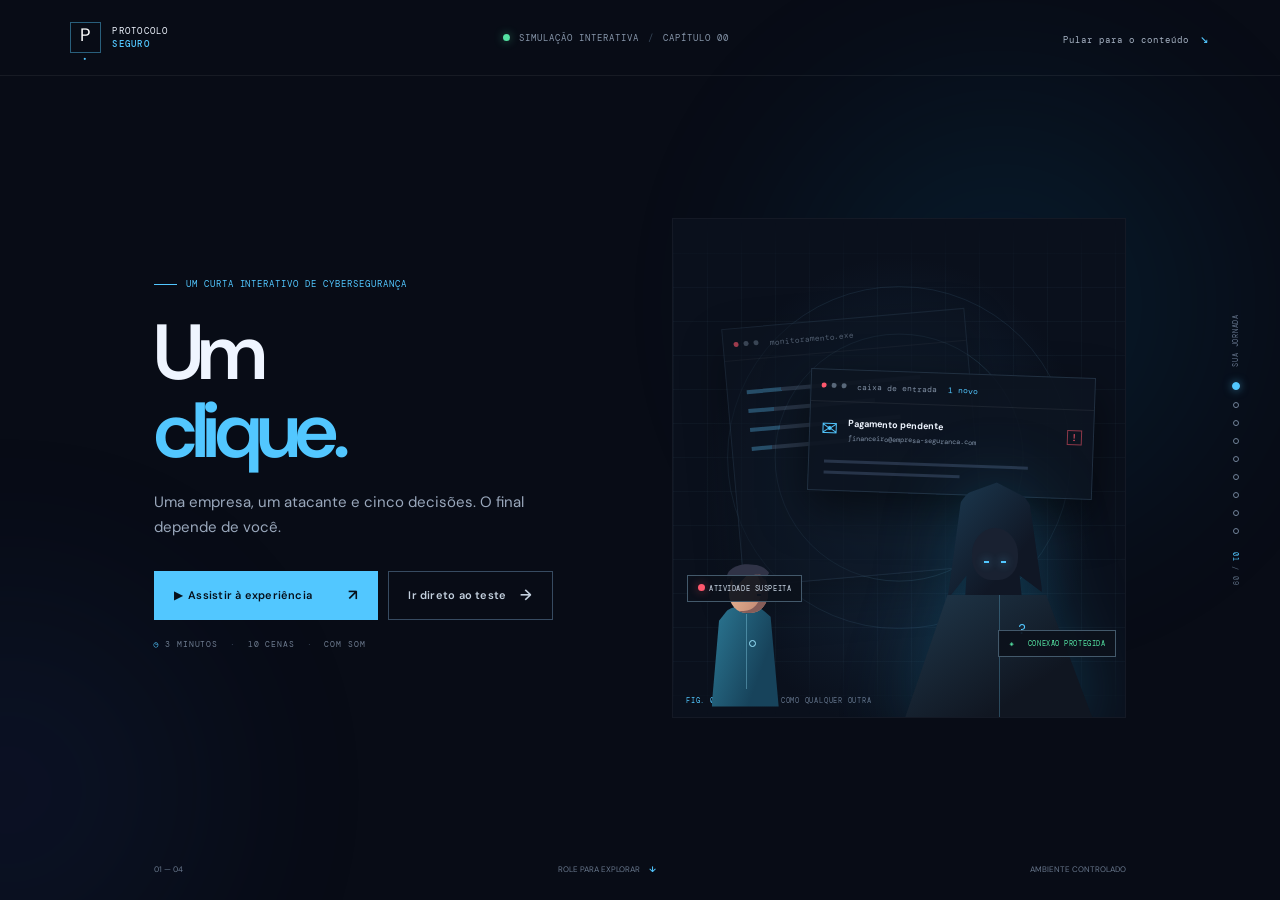
==== index.html @ e52951cc "Protocolo Seguro: simulação e curta interativo de cybersegurança Co-Authored-By: Claude Opus 5.5 <no" ====
<!doctype html>
<html lang="pt-BR">
<head>
  <meta charset="utf-8">
  <meta name="viewport" content="width=device-width, initial-scale=1">
  <meta name="theme-color" content="#080c16">
  <meta name="description" content="Uma simulação interativa de segurança digital. Você consegue escapar do golpe?">
  <title>Um Clique — Protocolo Seguro</title>
  <link rel="preconnect" href="https://fonts.googleapis.com">
  <link rel="preconnect" href="https://fonts.gstatic.com" crossorigin>
  <link href="https://fonts.googleapis.com/css2?family=DM+Mono:wght@400;500&family=DM+Sans:wght@400;500;600;700;800&display=swap" rel="stylesheet">
  <link rel="stylesheet" href="styles.css">
  <link rel="stylesheet" href="characters.css">
  <link rel="stylesheet" href="film.css">
  <script src="script.js" defer></script>
  <script src="film.js" defer></script>
</head>
<body>
  <div class="ambient ambient-one"></div><div class="ambient ambient-two"></div>
  <header class="topbar">
    <a class="brand" href="#inicio" aria-label="Protocolo Seguro, início"><span class="brand-mark">P<span>·</span></span><span>PROTOCOLO<br><b>SEGURO</b></span></a>
    <div class="top-status"><span class="status-dot"></span> SIMULAÇÃO INTERATIVA <span class="status-divider">/</span> <span id="header-step">CAPÍTULO 00</span></div>
    <a class="skip-link" href="#conteudo">Pular para o conteúdo <span>↘</span></a>
  </header>
  <main id="conteudo">
    <section class="screen hero active" id="inicio" data-screen="0">
      <div class="hero-copy">
        <p class="eyebrow"><span class="eyebrow-line"></span> UM CURTA INTERATIVO DE CYBERSEGURANÇA</p>
        <h1>Um<br><span>clique.</span></h1>
        <p class="hero-desc">Uma empresa, um atacante e cinco decisões. O final depende de você.</p>
        <div class="hero-actions"><button class="primary-button" type="button" data-film>▶&nbsp; Assistir à experiência <span>↗</span></button><button class="secondary-button" type="button" data-go="1">Ir direto ao teste <span>→</span></button></div>
        <p class="microcopy"><span>◷</span> 3 MINUTOS <i>·</i> 10 CENAS <i>·</i> COM SOM</p>
      </div>
      <div class="hero-art" aria-label="Ilustração de uma estação de trabalho em alerta">
        <div class="art-grid"></div><div class="art-orbit orbit-a"></div><div class="art-orbit orbit-b"></div>
        <div class="window-card back-window"><div class="window-head"><i></i><i></i><i></i><span>monitoramento.exe</span></div><div class="monitor-lines"><b></b><b></b><b></b><b></b></div></div>
        <div class="window-card mail-window"><div class="window-head"><i></i><i></i><i></i><span>caixa de entrada <em>1 novo</em></span></div><div class="mail-alert"><span class="mail-icon">✉</span><div><b>Pagamento pendente</b><small>financeiro@empresa-seguranca.com</small></div><span class="alert-mark">!</span></div><div class="mail-skeleton"></div><div class="mail-skeleton short"></div></div>
        <div class="employee" aria-label="Funcionária trabalhando na estação"><div class="employee-head"><span class="employee-hair"></span><span class="employee-eye"></span></div><div class="employee-body"><span></span></div></div>
        <div class="figure"><div class="figure-head"><div class="figure-hair"></div><div class="figure-face"><span class="eye"></span><span class="eye"></span></div><div class="figure-hood"></div></div><div class="figure-body"><span class="figure-seam"></span><span class="figure-badge">?</span></div></div>
        <div class="float-tag tag-threat"><span class="status-dot red"></span> ATIVIDADE SUSPEITA</div><div class="float-tag tag-encrypted">◈ &nbsp; CONEXÃO PROTEGIDA</div>
        <div class="art-caption"><span>FIG. 01</span> UMA MANHÃ COMO QUALQUER OUTRA</div>
      </div>
      <div class="hero-bottom"><span>01 — 04</span><span>ROLE PARA EXPLORAR <b>↓</b></span><span>AMBIENTE CONTROLADO</span></div>
    </section>

    <section class="screen intro" data-screen="1">
      <div class="chapter-label"><span>CAPÍTULO 01</span><span>O PONTO DE ENTRADA</span></div>
      <div class="intro-content"><div class="intro-copy"><p class="eyebrow">ELE NÃO PRECISA INVADIR</p><h2>“Só preciso convencer alguém a <span>abrir a porta.</span>”</h2><p>A maioria dos golpes não começa com um computador sendo invadido. Começa com uma mensagem que parece confiável, uma senha reaproveitada, um pedido urgente.</p><p>Conheça PHISH. Ele é bom em parecer alguém que não é.</p><button class="text-button" data-go="2">Ver primeira tentativa <span>→</span></button></div><div class="villain-card"><div class="villain-scan"></div><div class="villain-avatar"><div class="avatar-hood"><div class="avatar-face"><span></span><span></span><b></b></div></div><span class="avatar-glitch">PH</span></div><div class="villain-meta"><span>AMEAÇA IDENTIFICADA / 001</span><h3>PHISH</h3><p>ESPECIALISTA EM ENGANAR PESSOAS</p></div><div class="villain-stamp">NÃO<br>CONFIÁVEL</div></div></div>
      <div class="chapter-foot"><span>AMEAÇA 01 / PHISHING</span><span>SEU JULGAMENTO CONTA <b>↗</b></span></div>
    </section>

    <section class="screen decision" data-screen="2">
      <div class="chapter-label"><span>CAPÍTULO 02</span><span>AMEAÇA 01 / PHISHING</span></div>
      <div class="decision-layout"><div class="decision-copy"><p class="eyebrow"><span class="pulse-dot"></span> NOVA MENSAGEM RECEBIDA</p><h2>Uma mensagem.<br>Um pouco de <span>pressa.</span></h2><p>Você recebe este e-mail enquanto termina uma tarefa importante. O que faz?</p><div class="hint">DICA DE PHISH <span>→</span> Desconfie de urgência e confira o endereço completo do remetente.</div></div>
        <div class="email-card"><div class="email-top"><span>CAIXA DE ENTRADA <i>●</i></span><span>AGORA · 09:41</span></div><div class="email-from"><div class="sender-avatar">F</div><div><b>Financeiro · Empresa</b><small>financeiro@empresa-seguranca.com</small></div><span class="mail-three">•••</span></div><div class="email-subject"><small>ASSUNTO</small><h3>⚠ Pagamento pendente — ação necessária</h3></div><div class="email-body"><p>Olá, identificamos uma inconsistência em seu cadastro. Para evitar a suspensão do acesso, regularize seus dados imediatamente.</p><button class="fake-link" tabindex="-1">REGULARIZAR AGORA &nbsp; ↗</button><small>Esta mensagem foi enviada automaticamente. Não responda a este e-mail.</small></div><div class="email-options"><p>O QUE VOCÊ FARIA?</p><button class="choice" data-correct="false"><span class="choice-key">A</span><span>Clicaria no link para resolver logo</span><span class="choice-arrow">↗</span></button><button class="choice" data-correct="true"><span class="choice-key">B</span><span>Verificaria o remetente por outro canal</span><span class="choice-arrow">↗</span></button><button class="choice" data-correct="true"><span class="choice-key">C</span><span>Acessaria o sistema oficial diretamente</span><span class="choice-arrow">↗</span></button><div class="feedback" aria-live="polite"></div></div></div></div>
      <div class="chapter-foot"><span>02 / 04 <span class="progress"><i></i></span></span><span>ESCOLHA COM CALMA</span></div>
    </section>

    <section class="screen password" data-screen="3">
      <div class="chapter-label"><span>CAPÍTULO 03</span><span>AMEAÇA 02 / SENHAS</span></div>
      <div class="password-layout"><div class="password-copy"><p class="eyebrow">UMA SENHA, VÁRIAS PORTAS</p><h2>Um vazamento pequeno.<br>Um problema <span>grande.</span></h2><p>PHISH tenta a senha exposta em outros lugares. Uma senha repetida pode conectar o e-mail, a VPN e os sistemas internos.</p><div class="credential-flow"><div class="flow-node breached"><span>!</span><div><b>SENHA VAZADA</b><small>um serviço foi comprometido</small></div></div><div class="flow-line"></div><div class="flow-node"><span>01</span><div><b>E-MAIL</b><small>acesso em risco</small></div></div><div class="flow-line"></div><div class="flow-node"><span>02</span><div><b>VPN / SISTEMA INTERNO</b><small>acesso em risco</small></div></div><div class="flow-line"></div><div class="flow-node blocked-node"><span>✓</span><div><b>ACESSO BLOQUEADO</b><small>senha única + MFA</small></div></div></div></div><div class="quiz-card"><span class="quiz-count">DECISÃO 02 <i>·</i> ESCOLHA UMA</span><h3>Qual prática protege melhor suas contas?</h3><div class="answers"><button class="answer" data-correct="false"><span>01</span> Usar a mesma senha em todos os sistemas <b>×</b></button><button class="answer" data-correct="false"><span>02</span> Anotar a senha em um papel <b>×</b></button><button class="answer" data-correct="true"><span>03</span> Usar senhas únicas com um gerenciador <b>↗</b></button><button class="answer" data-correct="false"><span>04</span> Compartilhar a senha com colegas <b>×</b></button></div><div class="feedback" aria-live="polite"></div><button class="text-button next-hidden" data-go="4">Continuar <span>→</span></button></div></div>
      <div class="chapter-foot"><span>CAMADA 01 <b class="green-text">●</b> SENHAS ÚNICAS</span><span>CAMADA 02 <b class="green-text">●</b> MFA</span></div>
    </section>

    <section class="screen social" data-screen="4">
      <div class="chapter-label"><span>CAPÍTULO 04</span><span>AMEAÇA 03 / ENGENHARIA SOCIAL</span></div>
      <div class="social-layout"><div class="social-copy"><p class="eyebrow">OUTRO CANAL. MESMA PRESSÃO.</p><h2>Quando a urgência<br>vem de alguém que <span>manda.</span></h2><p>Uma mensagem chega no chat de trabalho. A foto e o nome parecem certos, mas contas podem ser falsificadas ou comprometidas.</p><div class="pressure-tags"><span>01 / AUTORIDADE</span><span>02 / URGÊNCIA</span><span>03 / PRESSÃO</span></div></div><div class="chat-card"><div class="chat-top"><div class="chat-avatar">D</div><div><b>Diretor</b><small><i></i> disponível</small></div><span class="chat-more">•••</span></div><div class="chat-date">HOJE, 10:16</div><div class="bubble incoming">Oi! Estou entrando numa reunião agora. Preciso que você compre alguns cartões-presente para um cliente. Consegue fazer rápido?</div><div class="bubble incoming">É urgente — depois te explico. Me manda os códigos por aqui, por favor.</div><div class="chat-time">10:17 ✓✓</div><div class="chat-question">O QUE VOCÊ FAZ?</div><div class="chat-choices"><button class="chat-choice" data-correct="false"><span>A</span>Faço imediatamente para ajudar.</button><button class="chat-choice" data-correct="true"><span>B</span>Confirmo por uma ligação ou canal conhecido.</button><button class="chat-choice" data-correct="false"><span>C</span>Envio os códigos na conversa.</button></div><div class="feedback" aria-live="polite"></div></div></div>
      <div class="chapter-foot"><span>REGRA DE OURO</span><span>CONFIRME POR OUTRO CANAL <b>↗</b></span></div>
    </section>

    <section class="screen ransomware" data-screen="5">
      <div class="chapter-label"><span>CAPÍTULO 05</span><span>AMEAÇA 04 / RANSOMWARE</span></div>
      <div class="ransom-layout"><div class="ransom-copy"><p class="eyebrow"><span class="pulse-dot red"></span> ANEXO SUSPEITO DETECTADO</p><h2>O arquivo que<br>não devia <span>abrir.</span></h2><p>Uma nota fiscal chega como arquivo executável. Parece rotineiro. Por dentro, começa a criptografar os dados.</p><div class="file-card"><span class="file-icon">EXE</span><span><b>NOTA_FISCAL_2026.exe</b><small>Arquivo executável · 2,4 MB</small></span><span class="file-danger">!</span></div><button class="primary-button danger-button" id="open-file">Abrir arquivo <span>↗</span></button><div class="safe-choice"><button class="text-button" id="report-file">Reportar arquivo suspeito <span>→</span></button></div></div><div class="ransom-monitor"><div class="monitor-top"><span><i></i> PROTEÇÃO DE ENDPOINT</span><span>● AO VIVO</span></div><div class="monitor-screen"><div class="monitor-lock">⌑</div><p class="encrypt-label">STATUS DA REDE <span id="encrypt-status">MONITORANDO</span></p><div class="encrypt-track"><i id="encrypt-bar"></i></div><div class="encrypt-files"><span>DOCUMENTOS</span><span>FOTOS</span><span>CONTRATOS</span><span>BASE DE DADOS</span></div><div class="encrypt-message" id="encrypt-message">Nenhuma ameaça ativa detectada.</div><div class="monitor-foot"><span>EDR / ENDPOINT-04</span><span id="encrypt-percent">SISTEMA ÍNTEGRO</span></div></div><div class="monitor-base"></div><p class="feedback monitor-feedback" id="ransom-feedback" aria-live="polite"></p></div></div>
      <div class="chapter-foot"><span>CAMADAS DE DEFESA</span><span>ATUALIZAÇÕES · BACKUPS · EDR · MENOR PRIVILÉGIO</span></div>
    </section>

    <section class="screen reveal" data-screen="6">
      <div class="chapter-label"><span>RECAPITULAÇÃO</span><span>A VIRADA</span></div><div class="reveal-content"><p class="eyebrow">PERCEBEU ALGUMA COISA?</p><h2>PHISH não começou<br>invadindo <span>servidores.</span></h2><p>Ele tentou entrar através de um e-mail, uma senha, uma conversa e um arquivo.</p><div class="entry-list"><span>✉ &nbsp; E-MAIL</span><span>⌑ &nbsp; SENHA</span><span>▣ &nbsp; CONVERSA</span><span>▧ &nbsp; ARQUIVO</span></div><div class="reveal-statement">CYBERSEGURANÇA<br><span>É COMPORTAMENTO.</span></div></div><div class="layer-visual"><div class="layer-ring ring-1"></div><div class="layer-ring ring-2"></div><div class="layer-ring ring-3"></div><div class="layer-core">VOCÊ<br><b>●</b></div><span class="layer-tag t1">MFA / ATIVO</span><span class="layer-tag t2">BACKUP / OK</span><span class="layer-tag t3">EDR / ONLINE</span><span class="layer-tag t4">SENHA ÚNICA / OK</span><div class="blocked-stamp">ATAQUE<br>BLOQUEADO</div></div><div class="chapter-foot"><span>DEFESA EM CAMADAS</span><span>O HÁBITO CERTO MUDA O FINAL <b>↗</b></span></div>
    </section>

    <section class="screen final-quiz" data-screen="7">
      <div class="chapter-label"><span>DESAFIO FINAL</span><span>TESTE SEU NÍVEL DE SEGURANÇA</span></div><div class="final-layout"><div class="final-copy"><p class="eyebrow">05 DECISÕES RÁPIDAS</p><h2>Seu radar de golpes<br>está <span>calibrado?</span></h2><p>Responda cinco situações do dia a dia para descobrir como está sua atenção digital.</p><div class="quiz-progress"><span id="quiz-index">PERGUNTA 01 / 05</span><div><i id="quiz-progress-bar"></i></div></div></div><div class="final-question-card"><div class="question-top"><span>SIMULAÇÃO / <b id="question-topic">PHISHING</b></span><span id="question-counter">01—05</span></div><h3 id="question-text">Você recebe um e-mail pedindo que informe sua senha para evitar o bloqueio da conta. O que faz?</h3><div id="final-answers" class="final-answers"></div><div class="feedback" id="final-feedback" aria-live="polite"></div><div class="result-panel" id="result-panel" hidden></div></div></div><div class="chapter-foot"><span>SEU PROGRESSO FICA NESTA PÁGINA</span><span>APRENDER É A MELHOR DEFESA</span></div>
    </section>

    <section class="screen ending" data-screen="8">
      <div class="ending-content"><div class="ending-villain"><div class="mini-hood"><div class="mini-face"><span></span><span></span></div></div><span>PHISH / CONEXÃO PERDIDA</span></div><p class="eyebrow">SIMULAÇÃO CONCLUÍDA</p><h2>“Você aprendeu<br><span>rápido demais...</span>”</h2><div class="ending-rule"></div><p class="ending-warning">O PRÓXIMO ATAQUE PODE COMEÇAR AMANHÃ.</p><p class="ending-sub">Agora você sabe o que observar. Compartilhe esse conhecimento com sua equipe.</p><div class="ending-actions"><button class="primary-button" id="restart">Fazer o teste novamente <span>↻</span></button><button class="secondary-button" type="button" data-film>Assistir ao curta “Um Clique” <span>▶</span></button><a class="secondary-button" href="mailto:?subject=Vamos%20fortalecer%20a%20seguran%C3%A7a%20digital&body=Que%20tal%20conversarmos%20sobre%20como%20proteger%20nossa%20empresa%3F">Quero proteger minha empresa <span>↗</span></a></div><p class="end-note">PROTOCOLO SEGURO <i>·</i> CONHECIMENTO É SUA PRIMEIRA LINHA DE DEFESA.</p></div><div class="end-graphic"><div class="end-ring er-one"></div><div class="end-ring er-two"></div><span class="end-cross">+</span><span class="end-scan">SINAL ENCERRADO <b>✓</b></span></div>
    </section>
  </main>
  <nav class="side-nav" aria-label="Navegação da simulação"><span class="nav-label">SUA JORNADA</span><button data-go="0" aria-label="Início" class="nav-dot selected"></button><button data-go="1" aria-label="Introdução" class="nav-dot"></button><button data-go="2" aria-label="Phishing" class="nav-dot"></button><button data-go="3" aria-label="Senhas" class="nav-dot"></button><button data-go="4" aria-label="Engenharia social" class="nav-dot"></button><button data-go="5" aria-label="Ransomware" class="nav-dot"></button><button data-go="6" aria-label="Recapitulação" class="nav-dot"></button><button data-go="7" aria-label="Quiz final" class="nav-dot"></button><button data-go="8" aria-label="Final" class="nav-dot"></button><span class="nav-count"><b id="nav-current">01</b> / 09</span></nav>
  <div class="toast" id="toast" role="status" aria-live="polite"></div>
  <div class="film" id="film" role="dialog" aria-modal="true" aria-label="Um Clique — curta interativo" hidden>
    <canvas class="film-canvas" id="film-canvas" aria-hidden="true"></canvas>
    <div class="film-stage" id="film-stage"></div>
    <div class="film-grain" aria-hidden="true"></div>
    <div class="film-vignette" aria-hidden="true"></div>
    <div class="film-flash" id="film-flash" aria-hidden="true"></div>
    <div class="film-subtitle" id="film-subtitle" aria-live="polite"><span class="film-speaker"></span><p></p></div>
    <div class="film-choice" id="film-choice" hidden></div>
    <div class="film-bar film-bar-top" aria-hidden="true"></div>
    <div class="film-bar film-bar-bottom" aria-hidden="true"></div>
    <div class="film-top">
      <div class="film-slate" id="film-slate"><span id="film-scene-no">CENA 01</span><b id="film-scene-name">A CIDADE</b></div>
      <div class="film-score" id="film-score">CYBER SCORE <b>0</b></div>
      <div class="film-controls">
        <button type="button" class="film-btn" id="film-pause" aria-label="Pausar">❚❚<span> PAUSAR</span></button>
        <button type="button" class="film-btn" id="film-sound" aria-pressed="true" aria-label="Som">♪<span> SOM</span></button>
        <button type="button" class="film-btn" id="film-voice" aria-pressed="true" aria-label="Narração por voz">◉<span> VOZ</span></button>
        <button type="button" class="film-btn" id="film-skip">PULAR<span> CENA</span> →</button>
        <button type="button" class="film-btn" id="film-close" aria-label="Fechar o curta">✕</button>
      </div>
    </div>
    <div class="film-bottom"><span class="film-brand">UM CLIQUE <b>·</b> PROTOCOLO SEGURO</span><div class="film-progress"><i id="film-progress-bar"></i></div><span class="film-count" id="film-scene-count">01 / 10</span></div>
    <div class="film-paused" aria-hidden="true">PAUSADO</div>
  </div>
</body>
</html>
---- styles.css ----
:root{--bg:#080c16;--panel:#0e1421;--panel2:#111a2a;--line:#202b3a;--muted:#8a96a9;--white:#eff5ff;--blue:#52c7ff;--blue2:#a2e5ff;--red:#ff586d;--green:#54e2a2;--mono:'DM Mono',monospace;--sans:'DM Sans',sans-serif}*{box-sizing:border-box}html{scroll-behavior:smooth;background:var(--bg)}body{margin:0;background:var(--bg);color:var(--white);font-family:var(--sans);min-height:100vh;overflow-x:hidden}.ambient{position:fixed;border-radius:50%;filter:blur(100px);opacity:.1;pointer-events:none;z-index:0}.ambient-one{width:430px;height:430px;right:5vw;top:10vh;background:#058ad0}.ambient-two{width:400px;height:400px;left:-15vw;bottom:-10vh;background:#2b49a4}.topbar{height:76px;padding:0 5.5vw;position:absolute;inset:0 0 auto;z-index:10;display:flex;align-items:center;justify-content:space-between;border-bottom:1px solid #ffffff10}.brand{display:flex;align-items:center;gap:11px;color:var(--white);font:9px/1.35 var(--mono);letter-spacing:.14em;text-decoration:none}.brand b{color:var(--blue);font-weight:500}.brand-mark{width:31px;height:31px;display:grid;place-items:center;border:1px solid #55caff70;font:18px var(--sans);color:#fff;position:relative}.brand-mark span{color:var(--blue)}.top-status,.skip-link{font:9px var(--mono);letter-spacing:.11em;color:#8796aa}.top-status{display:flex;align-items:center;gap:9px}.status-dot,.pulse-dot{display:inline-block;width:7px;height:7px;border-radius:50%;background:var(--green);box-shadow:0 0 10px #54e2a277}.status-divider{color:#37475a}.skip-link{color:#a8b4c5;text-decoration:none}.skip-link span{color:var(--blue);font-size:14px;margin-left:5px}.screen{min-height:100vh;position:relative;padding:116px 12vw 85px 12vw;display:none;overflow:hidden}.screen.active{display:flex;animation:screenIn .55s ease both}.screen.active.hero{display:grid}@keyframes screenIn{from{opacity:0;transform:translateY(9px)}to{opacity:1;transform:none}}.hero{grid-template-columns:1fr 1fr;align-items:center;gap:5vw;padding-top:120px}.hero-copy{position:relative;z-index:2}.eyebrow,.chapter-label,.chapter-foot,.microcopy,.art-caption,.email-top,.email-subject small,.email-body>small,.email-options>p,.quiz-count,.flow-node small,.flow-node b,.pressure-tags,.chat-date,.chat-question,.chat-time,.monitor-top,.encrypt-label,.monitor-foot,.credential-flow,.question-top,.quiz-progress>span,.nav-label,.nav-count,.end-note,.ending-villain>span{font:9px var(--mono);letter-spacing:.11em}.eyebrow{color:var(--blue);display:flex;align-items:center;gap:9px}.eyebrow-line{height:1px;width:23px;background:var(--blue)}h1,h2,h3,p{margin-top:0}h1{font-size:clamp(49px,6.1vw,86px);line-height:.99;letter-spacing:-.065em;font-weight:600;margin:24px 0 21px}h1>span,h2>span{color:var(--blue)}.hero-desc{max-width:410px;color:#9aa8bc;font-size:15px;line-height:1.7;margin-bottom:30px}.primary-button,.secondary-button{height:49px;padding:0 19px;display:inline-flex;align-items:center;justify-content:space-between;gap:36px;border:1px solid var(--blue);background:var(--blue);color:#06101b;text-decoration:none;font:600 11px var(--sans);letter-spacing:.02em;cursor:pointer;transition:transform .2s,background .2s}.primary-button:hover,.secondary-button:hover{transform:translateY(-2px);background:#8ddeff}.primary-button span,.secondary-button span{font-size:15px}.microcopy{color:#6e7c90;margin-top:19px;font-size:8px}.microcopy span{color:var(--blue)}.microcopy i,.end-note i{font-style:normal;color:#46566b;margin:0 6px}.hero-art{height:min(59vh,500px);min-height:370px;position:relative;border:1px solid #ffffff0a;background:radial-gradient(ellipse at 50% 55%,#162a40 0%,#0a101c 61%);overflow:hidden}.art-grid{position:absolute;inset:0;background-image:linear-gradient(#8acbe90a 1px,transparent 1px),linear-gradient(90deg,#8acbe90a 1px,transparent 1px);background-size:34px 34px;mask-image:linear-gradient(transparent,#000 15%,#000 87%,transparent)}.art-orbit{position:absolute;left:50%;top:48%;border:1px solid #7bcaef18;border-radius:50%;transform:translate(-50%,-50%)}.orbit-a{width:76%;aspect-ratio:1}.orbit-b{width:55%;aspect-ratio:1;border-color:#7bcaef27}.window-card{position:absolute;background:#0d1420e8;border:1px solid #4561795e;box-shadow:0 18px 45px #0008}.window-head{height:32px;padding:0 10px;display:flex;align-items:center;gap:5px;border-bottom:1px solid #fff1;color:#8291a5;font:8px var(--mono)}.window-head i{width:5px;height:5px;border-radius:50%;background:#59687a}.window-head i:first-child{background:var(--red)}.window-head span{margin-left:6px}.window-head em{margin-left:6px;color:var(--blue);font-style:normal}.back-window{width:54%;height:52%;top:20%;left:13%;transform:rotate(-5deg);opacity:.6}.monitor-lines{padding:30px 19px;display:grid;gap:15px}.monitor-lines b{height:4px;width:85%;background:linear-gradient(90deg,#5fc7ff88 20%,#39475b 20%)}.monitor-lines b:nth-child(2){width:62%}.monitor-lines b:nth-child(3){width:74%}.monitor-lines b:nth-child(4){width:50%}.mail-window{width:63%;right:7%;top:31%;z-index:2;transform:rotate(2deg)}.mail-alert{display:flex;align-items:center;gap:10px;padding:14px 11px 10px}.mail-icon{font-size:20px;color:var(--blue)}.mail-alert b,.mail-alert small{display:block}.mail-alert b{font-size:9px}.mail-alert small{font:7px var(--mono);color:#8292a7;margin-top:4px}.alert-mark{margin-left:auto;border:1px solid #ff586d88;color:var(--red);width:15px;height:15px;text-align:center;font:10px var(--mono)}.mail-skeleton{height:3px;background:#273449;margin:8px 15px;width:72%}.mail-skeleton.short{width:48%;margin-bottom:16px}.figure{position:absolute;right:7%;bottom:-1%;width:42%;height:48%;z-index:3;filter:drop-shadow(0 3px 35px #187da354)}.figure-head{position:absolute;width:50%;height:59%;left:23%;top:0}.figure-hood{position:absolute;inset:0;border-radius:49% 49% 26% 26%;background:linear-gradient(130deg,#1c3a51,#101725 62%);clip-path:polygon(15% 9%,52% 0,86% 12%,100% 78%,76% 66%,81% 100%,17% 100%,20% 66%,0 83%)}.figure-face{position:absolute;z-index:1;left:26%;top:32%;width:48%;height:37%;background:#192131;border-radius:50% 50% 42% 42%;display:flex;justify-content:space-evenly;padding-top:35%}.figure-face .eye{width:5px;height:2px;background:var(--blue);box-shadow:0 0 8px var(--blue)}.figure-body{position:absolute;inset:47% 0 0;background:linear-gradient(145deg,#20384b,#101621 70%);clip-path:polygon(23% 0,75% 0,100% 100%,0 100%)}.figure-seam{position:absolute;left:50%;height:100%;width:1px;background:#75d5ff44}.figure-badge{position:absolute;left:60%;top:20%;color:var(--blue);font:14px var(--mono)}.float-tag{position:absolute;z-index:4;padding:8px 10px;border:1px solid #43596b;background:#0b111be8;font:7px var(--mono);letter-spacing:.08em;color:#cbd8e7}.tag-threat{left:3%;bottom:23%}.red{background:var(--red);box-shadow:0 0 10px #ff586d77}.tag-encrypted{right:2%;bottom:12%;color:var(--green)}.art-caption{position:absolute;left:13px;bottom:12px;color:#63748b;font-size:7px}.art-caption span{color:var(--blue);margin-right:9px}.hero-bottom,.chapter-foot{position:absolute;bottom:26px;left:12vw;right:12vw;display:flex;justify-content:space-between;color:#68778c;font-size:8px}.hero-bottom b,.chapter-foot b{color:var(--blue);margin-left:7px}.chapter-label{position:absolute;left:12vw;right:12vw;top:104px;display:flex;justify-content:space-between;color:#8491a4;font-size:8px}.chapter-label span:first-child{color:var(--blue)}.chapter-foot{border-top:1px solid #ffffff14;padding-top:13px;bottom:24px}.intro-content,.decision-layout,.password-layout,.social-layout,.ransom-layout,.final-layout{width:min(100%,1050px);margin:auto;display:grid;align-items:center;gap:8vw}.intro-content{grid-template-columns:1fr .85fr}.intro-copy h2,.decision-copy h2,.password-copy h2,.social-copy h2,.ransom-copy h2,.final-copy h2,.reveal-content h2,.ending-content h2{font-size:clamp(35px,4.5vw,61px);letter-spacing:-.055em;line-height:1.07;font-weight:500;margin:18px 0}.intro-copy>p:not(.eyebrow),.decision-copy>p:not(.eyebrow),.password-copy>p:not(.eyebrow),.social-copy>p:not(.eyebrow),.ransom-copy>p:not(.eyebrow),.final-copy>p:not(.eyebrow){max-width:450px;color:#99a8bb;font-size:13px;line-height:1.8}.text-button{background:none;border:0;padding:10px 0;color:var(--blue);font:600 11px var(--sans);cursor:pointer}.text-button span{font-size:15px;margin-left:12px}.villain-card{height:380px;position:relative;background:radial-gradient(ellipse at center,#142337,#0a101b 72%);border:1px solid #ffffff15;overflow:hidden}.villain-scan{position:absolute;inset:0;background:repeating-linear-gradient(0deg,transparent 0px,transparent 5px,#ffffff04 6px)}.villain-avatar{position:absolute;inset:15% 13% 26%;background:linear-gradient(160deg,#1b3348,#0c111c);clip-path:polygon(15% 5%,51% 0,83% 13%,100% 88%,50% 75%,0 100%)}.avatar-hood{position:absolute;inset:4% 10% 0;background:linear-gradient(130deg,#25485c,#111827 75%);clip-path:polygon(16% 7%,55% 0,88% 18%,100% 83%,75% 73%,81% 100%,19% 100%,24% 69%,0 86%)}.avatar-face{position:absolute;inset:35% 28% 24%;background:#141b28;border-radius:45% 45% 40% 40%;display:flex;justify-content:space-evenly;padding-top:21%}.avatar-face span{width:9px;height:3px;background:var(--blue);box-shadow:0 0 12px var(--blue)}.avatar-face b{position:absolute;bottom:22%;height:1px;width:23px;background:#597187}.avatar-glitch{position:absolute;top:43%;right:13%;font:32px var(--mono);color:#52c7ff28}.villain-meta{position:absolute;bottom:8%;left:8%;font-family:var(--mono)}.villain-meta>span{font-size:8px;color:var(--blue)}.villain-meta h3{margin:7px 0 3px;font:500 24px var(--sans);letter-spacing:.08em}.villain-meta p{font-size:7px;color:#8593a6;letter-spacing:.08em;margin:0}.villain-stamp{position:absolute;right:7%;bottom:10%;border:1px solid #ff586d98;padding:8px;color:#ff6578;text-align:center;font:8px/1.4 var(--mono);transform:rotate(-9deg)}.decision-layout{grid-template-columns:.82fr 1.18fr;gap:6vw}.decision-copy h2{font-size:clamp(36px,4vw,53px)}.hint{border-left:1px solid var(--blue);padding:8px 0 8px 12px;margin-top:28px;color:#8392a7;font-size:10px;line-height:1.6;max-width:325px}.hint span{color:var(--blue);padding-left:7px}.email-card{background:#f3f6fa;color:#172438;box-shadow:0 20px 65px #0007}.email-top{padding:14px 19px;border-bottom:1px solid #e0e6ed;display:flex;justify-content:space-between;color:#8995a3;font-size:7px}.email-top i{font-size:6px;color:#6cabec}.email-from{padding:17px 20px;display:flex;align-items:center;gap:10px}.sender-avatar{width:30px;height:30px;border-radius:50%;background:#dbe5ee;display:grid;place-items:center;color:#40617d;font-weight:600;font-size:12px}.email-from b,.email-from small{display:block}.email-from b{font-size:10px}.email-from small{font:8px var(--mono);color:#7f8b99;margin-top:3px}.mail-three{margin-left:auto;color:#8793a2}.email-subject{padding:0 20px}.email-subject small{font-size:7px;color:#91a0af}.email-subject h3{font-size:14px;margin:5px 0 0}.email-body{padding:10px 20px 15px}.email-body p{font-size:10px;color:#566476;line-height:1.65;margin:0 0 11px}.fake-link{background:#237cc4;color:#fff;border:0;padding:9px 13px;font-size:8px;font-weight:700;letter-spacing:.06em}.email-body>small{display:block;color:#a0a8b1;font-size:7px;margin-top:12px}.email-options{background:#e9eef3;padding:13px 16px 12px}.email-options>p{color:#68798b;font-size:7px;margin-bottom:8px}.choice{width:100%;display:flex;align-items:center;text-align:left;gap:10px;border:1px solid #d7dfe8;background:#f9fbfd;color:#27354a;padding:8px 10px;margin-top:5px;font:10px var(--sans);cursor:pointer;transition:border .2s,background .2s}.choice:hover{border-color:#42a6e7}.choice-key{color:#7d8c9c;font:8px var(--mono)}.choice-arrow{margin-left:auto;color:#438dbb}.choice.correct{border-color:#37bb82;background:#edfff6}.choice.wrong{border-color:#f26879;background:#fff2f3}.feedback{min-height:17px;margin-top:7px;color:#3b9f78;font-size:9px;line-height:1.5}.feedback.error{color:#d84c5c}.password-layout{grid-template-columns:1fr .9fr;gap:7vw}.password-copy h2{font-size:clamp(35px,4vw,54px)}.credential-flow{margin-top:27px;letter-spacing:.04em}.flow-node{display:flex;align-items:center;gap:11px;color:#dbe5f1}.flow-node>span{width:25px;height:25px;display:grid;place-items:center;border:1px solid #42536b;color:#91a8bd;font-size:8px}.flow-node b,.flow-node small{display:block;font-size:8px}.flow-node small{color:#718197;font-size:7px;margin-top:4px;letter-spacing:.05em}.flow-node.breached>span{border-color:#ff586d;color:var(--red)}.flow-node.breached b{color:#ff8290}.flow-line{height:17px;border-left:1px solid #314156;margin-left:12px}.flow-node.blocked-node>span{border-color:#54e2a2;color:var(--green)}.flow-node.blocked-node b{color:var(--green)}.quiz-card{border:1px solid #263447;padding:24px 23px;background:linear-gradient(145deg,#111a28,#0c121e)}.quiz-count{color:#8290a4;font-size:8px}.quiz-count i{color:var(--blue);font-style:normal;margin:0 5px}.quiz-card h3{font-size:17px;line-height:1.4;font-weight:500;margin:14px 0 17px}.answers{display:grid;gap:7px}.answer{display:flex;align-items:center;gap:10px;text-align:left;background:#0b111b;border:1px solid #273447;color:#b7c3d1;padding:11px 10px;font:10px var(--sans);cursor:pointer}.answer>span{color:#6f8095;font:8px var(--mono)}.answer>b{margin-left:auto;color:#67778a}.answer:hover{border-color:#5abff0}.answer.correct{border-color:#54e2a2;color:#d4ffea}.answer.correct>b{color:var(--green)}.answer.wrong{border-color:#ff586d}.answer.wrong>b{color:var(--red)}.next-hidden{display:none}.green-text{color:var(--green);margin:0 6px}.social-layout{grid-template-columns:1fr .82fr;gap:7vw}.social-copy h2{font-size:clamp(35px,4vw,53px)}.pressure-tags{display:flex;gap:8px;margin-top:27px;flex-wrap:wrap}.pressure-tags span{color:#8a9ab0;border:1px solid #2a394c;padding:7px;font-size:7px}.chat-card{border:1px solid #263548;background:#111a27;padding:0 16px 14px;max-width:400px;width:100%;justify-self:end}.chat-top{height:57px;display:flex;align-items:center;gap:9px;border-bottom:1px solid #ffffff13}.chat-avatar{width:28px;height:28px;display:grid;place-items:center;border-radius:50%;background:#39465b;font-size:10px}.chat-top b,.chat-top small{display:block}.chat-top b{font-size:10px}.chat-top small{font-size:8px;color:#8292a6;margin-top:2px}.chat-top small i{display:inline-block;background:var(--green);width:5px;height:5px;border-radius:50%}.chat-more{margin-left:auto;color:#8292a6}.chat-date{font-size:7px;text-align:center;color:#748399;margin:13px 0}.bubble{font-size:10px;line-height:1.6;padding:10px 12px}.incoming{background:#1c2a3b;color:#dce6f1;border-radius:0 9px 9px 9px;margin:7px 26px 7px 0}.chat-time{text-align:right;color:#65748a;font-size:7px}.chat-question{color:#8492a6;font-size:7px;margin:15px 0 7px}.chat-choices{display:grid;gap:5px}.chat-choice{display:flex;gap:9px;align-items:center;border:1px solid #2a394c;background:#0d1420;color:#b8c3d0;padding:9px;text-align:left;font:9px var(--sans);cursor:pointer}.chat-choice span{font:8px var(--mono);color:#78899e}.chat-choice:hover{border-color:var(--blue)}.chat-choice.correct{border-color:var(--green)}.chat-choice.wrong{border-color:var(--red)}.ransom-layout{grid-template-columns:1fr 1fr;gap:7vw}.ransom-copy h2{font-size:clamp(37px,4vw,56px)}.file-card{display:flex;align-items:center;gap:11px;padding:12px;border:1px solid #313d4f;background:#101723;max-width:360px;margin:23px 0 14px}.file-icon{display:grid;place-items:center;width:32px;height:37px;border:1px solid #ff586d7a;color:var(--red);font:7px var(--mono)}.file-card b,.file-card small{display:block}.file-card b{font:9px var(--mono);color:#d7dfeb}.file-card small{font:7px var(--mono);color:#78889d;margin-top:5px}.file-danger{margin-left:auto;color:var(--red);border:1px solid var(--red);width:15px;height:15px;text-align:center;font:10px var(--mono)}.danger-button{background:transparent;color:#ff7e8b;border-color:#ff586d;font-size:10px}.danger-button:hover{background:#ff586d;color:#fff}.safe-choice{margin-top:5px}.safe-choice .text-button{font-size:9px}.ransom-monitor{align-self:center;position:relative;padding:0 12px}.monitor-top{display:flex;justify-content:space-between;color:#8190a4;font-size:7px;padding:0 1px 9px}.monitor-top i{display:inline-block;width:5px;height:5px;background:var(--green);border-radius:50%;margin-right:6px}.monitor-top span:last-child{color:var(--green)}.monitor-screen{position:relative;min-height:250px;border:1px solid #3b4f65;background:radial-gradient(ellipse at center,#152437,#0b111a);padding:23px 20px;box-shadow:0 12px 30px #0005}.monitor-lock{font-size:30px;color:#58c8fa;text-align:center;line-height:1;margin:0 0 14px}.encrypt-label{display:flex;justify-content:space-between;color:#8999ad;font-size:7px}.encrypt-label span{color:var(--green)}.encrypt-track{height:4px;background:#253245;margin:8px 0 17px}.encrypt-track i{display:block;width:0;height:100%;background:var(--red);transition:width 1.5s ease}.encrypt-files{display:grid;grid-template-columns:1fr 1fr;gap:8px}.encrypt-files span{border:1px solid #263548;padding:8px;font:7px var(--mono);color:#7d8da1}.encrypt-message{height:27px;margin-top:14px;text-align:center;color:#8b9bb0;font:8px/27px var(--mono)}.monitor-foot{border-top:1px solid #ffffff12;padding-top:10px;display:flex;justify-content:space-between;color:#697a90;font-size:7px}.monitor-foot span:last-child{color:var(--green)}.monitor-base{height:10px;width:39%;margin:auto;background:#172331;clip-path:polygon(10% 0,90% 0,100% 100%,0 100%)}.monitor-feedback{text-align:center;min-height:19px}.reveal{align-items:center}.reveal-content{width:53%;position:relative;z-index:2}.reveal-content h2{font-size:clamp(39px,5vw,70px)}.reveal-content>p:not(.eyebrow){max-width:440px;color:#9aa9bc;line-height:1.8;font-size:13px}.entry-list{display:flex;gap:8px;margin:25px 0;flex-wrap:wrap}.entry-list span{padding:8px;border:1px solid #2b394c;color:#a0aec0;font:8px var(--mono)}.reveal-statement{font:10px/1.8 var(--mono);letter-spacing:.14em;color:#8493a8;margin-top:28px}.reveal-statement span{color:var(--blue)}.layer-visual{position:absolute;right:12vw;top:50%;width:36vw;max-width:480px;aspect-ratio:1;transform:translateY(-50%)}.layer-ring{position:absolute;inset:10%;border-radius:50%;border:1px solid #68cafa39;box-shadow:0 0 25px #1588b210,inset 0 0 25px #1588b210}.ring-2{inset:20%;border-color:#68cafa5a}.ring-3{inset:31%;border-color:#68cafa7e;background:#102032}.layer-core{position:absolute;inset:38%;border-radius:50%;display:grid;place-content:center;text-align:center;background:#1a3044;border:1px solid #55c7ff;font:10px/1.8 var(--mono);box-shadow:0 0 45px #16a9f730}.layer-core b{color:var(--blue);font-size:16px}.layer-tag{position:absolute;padding:7px;background:#0e1824;border:1px solid #354b60;color:#a7b8c9;font:7px var(--mono)}.t1{top:14%;left:4%}.t2{top:24%;right:0}.t3{bottom:19%;left:0}.t4{bottom:12%;right:3%}.blocked-stamp{position:absolute;top:48%;right:5%;padding:7px;border:1px solid var(--green);color:var(--green);font:8px/1.4 var(--mono);transform:rotate(7deg)}.final-layout{grid-template-columns:.85fr 1.15fr;gap:7vw}.final-copy h2{font-size:clamp(37px,4.3vw,60px)}.quiz-progress{margin-top:27px}.quiz-progress>span{display:block;color:#8796aa;font-size:8px;margin-bottom:8px}.quiz-progress>div{height:2px;background:#273648;max-width:310px}.quiz-progress i{display:block;height:100%;width:20%;background:var(--blue);transition:width .3s}.final-question-card{background:#101825;border:1px solid #2c3a4d;padding:23px}.question-top{display:flex;justify-content:space-between;color:#8494a8;font-size:8px}.question-top b{color:var(--blue);font-weight:400}.final-question-card h3{font-size:18px;line-height:1.45;font-weight:500;margin:19px 0}.final-answers{display:grid;gap:7px}.final-answer{border:1px solid #2a394c;background:#0b121d;color:#c2ccda;padding:11px;text-align:left;font:10px/1.5 var(--sans);cursor:pointer}.final-answer:hover{border-color:var(--blue)}.final-answer.correct{border-color:var(--green)}.final-answer.wrong{border-color:var(--red)}.final-answer:disabled{cursor:default}.result-panel{border-top:1px solid #2c3a4d;margin-top:15px;padding-top:14px}.result-score{font-size:31px;color:var(--blue);letter-spacing:-.05em}.result-score small{font:9px var(--mono);color:#8e9cb0;letter-spacing:.03em}.result-title{font-size:12px;color:var(--green);margin:4px 0}.result-desc{color:#9cabbc;font-size:9px;line-height:1.6}.result-restart{background:none;border:0;padding:5px 0;color:var(--blue);font:10px var(--sans);cursor:pointer}.ending{align-items:center}.ending-content{position:relative;z-index:2;max-width:620px}.ending-content h2{font-size:clamp(48px,6vw,78px);margin:16px 0 23px}.ending-rule{height:1px;width:45px;background:var(--blue);margin-bottom:22px}.ending-warning{color:var(--red);font:9px var(--mono);letter-spacing:.12em}.ending-sub{color:#97a6b8;font-size:12px;line-height:1.7;max-width:430px}.ending-villain{display:flex;align-items:center;gap:11px;margin-bottom:30px}.mini-hood{height:37px;width:33px;background:#1d3548;clip-path:polygon(14% 0,55% 0,89% 15%,100% 100%,0 100%);position:relative}.mini-face{position:absolute;inset:15px 9px 9px;display:flex;justify-content:space-between}.mini-face span{width:4px;height:2px;background:var(--blue);box-shadow:0 0 5px var(--blue)}.ending-villain>span{font-size:7px;color:#8494a8}.ending-actions{display:flex;gap:9px;flex-wrap:wrap;margin-top:23px}.ending-actions .primary-button{font-size:9px;gap:15px}.secondary-button{background:transparent;color:#c3d0de;border-color:#374b61;font-size:9px;gap:14px}.secondary-button:hover{background:#132235;color:#fff}.end-note{color:#738197;font-size:7px;margin-top:28px}.end-graphic{position:absolute;right:5vw;width:36vw;height:55vh;top:22%;opacity:.65}.end-ring{position:absolute;border:1px solid #62c7f520;border-radius:50%;left:50%;top:50%;transform:translate(-50%,-50%);aspect-ratio:1}.er-one{width:92%}.er-two{width:66%;border-color:#62c7f538}.end-cross{position:absolute;left:50%;top:50%;transform:translate(-50%,-50%);color:#5dcaff;font:90px var(--sans);opacity:.22}.end-scan{position:absolute;right:2%;bottom:10%;color:#6d7b8f;font:7px var(--mono)}.end-scan b{color:var(--green);font-weight:400}.side-nav{position:fixed;z-index:11;right:3.1vw;top:50%;transform:translateY(-50%);display:flex;align-items:center;flex-direction:column;gap:12px}.nav-label{writing-mode:vertical-rl;transform:rotate(180deg);color:#627188;font-size:7px;margin-bottom:4px}.nav-dot{width:6px;height:6px;border-radius:50%;border:1px solid #73849a;background:transparent;padding:0;cursor:pointer;transition:.2s}.nav-dot:hover,.nav-dot.selected{width:8px;height:8px;border-color:var(--blue);background:var(--blue);box-shadow:0 0 9px #52c7ff88}.nav-count{writing-mode:vertical-rl;color:#56667a;font-size:7px;margin-top:6px}.nav-count b{color:var(--blue);font-weight:400}.toast{position:fixed;left:50%;bottom:30px;transform:translate(-50%,20px);opacity:0;z-index:20;background:#132231;border:1px solid #54e2a277;padding:12px 17px;color:#d8ffec;font-size:10px;transition:.25s;pointer-events:none}.toast.show{opacity:1;transform:translate(-50%,0)}
@media(min-width:1500px){.screen{padding-left:15vw;padding-right:15vw}.chapter-label{left:15vw;right:15vw}.hero-bottom,.chapter-foot{left:15vw;right:15vw}.layer-visual{right:15vw}}
@media(max-width:900px){.screen{padding-left:8vw;padding-right:8vw}.chapter-label{left:8vw;right:8vw}.hero-bottom,.chapter-foot{left:8vw;right:8vw}.side-nav{right:2vw}.hero{grid-template-columns:1fr 1fr;gap:3vw}.hero-art{min-height:330px}.hero-desc{font-size:13px}.intro-content,.decision-layout,.password-layout,.social-layout,.ransom-layout,.final-layout{gap:4vw}.layer-visual{right:7vw;width:40vw}.reveal-content{width:58%}}
@media(max-width:650px){.topbar{height:63px;padding:0 19px}.top-status{font-size:7px}.skip-link{display:none}.screen{padding:92px 23px 76px;min-height:100svh}.screen.active.hero{display:flex;flex-direction:column;justify-content:center;align-items:stretch;padding-top:88px}.hero{gap:28px}.hero-copy{padding-top:10px}h1{font-size:52px;margin:17px 0}.hero-desc{font-size:13px;margin-bottom:19px}.hero-art{height:320px;min-height:280px;width:100%}.hero-bottom,.chapter-foot{left:23px;right:23px;bottom:15px;font-size:7px}.hero-bottom span:nth-child(2){display:none}.chapter-label{left:23px;right:23px;top:79px;font-size:7px}.chapter-label span:last-child{text-align:right}.intro-content,.decision-layout,.password-layout,.social-layout,.ransom-layout,.final-layout{grid-template-columns:1fr;gap:25px}.intro-content{padding-top:20px}.intro-copy h2,.decision-copy h2,.password-copy h2,.social-copy h2,.ransom-copy h2,.final-copy h2{font-size:39px}.intro-copy>p:not(.eyebrow),.decision-copy>p:not(.eyebrow),.password-copy>p:not(.eyebrow),.social-copy>p:not(.eyebrow),.ransom-copy>p:not(.eyebrow),.final-copy>p:not(.eyebrow){font-size:12px}.villain-card{height:265px}.villain-avatar{inset:9% 22% 23%}.decision-layout{padding-top:12px}.decision-copy h2{margin:13px 0}.hint{margin-top:11px}.email-card{max-width:490px;width:100%}.password-layout{padding-top:17px}.credential-flow{margin-top:16px}.quiz-card{padding:18px}.social-layout{padding-top:13px}.social-copy h2{margin:13px 0}.pressure-tags{margin-top:14px}.chat-card{justify-self:stretch;max-width:none}.ransom-layout{padding-top:10px}.ransom-copy h2{margin:13px 0}.file-card{margin:14px 0}.ransom-monitor{padding:0}.monitor-screen{min-height:225px}.reveal{align-items:center}.reveal-content{width:100%;padding-top:14px}.reveal-content h2{font-size:42px}.reveal-content>p:not(.eyebrow){font-size:12px;max-width:100%}.layer-visual{position:relative;right:auto;top:auto;transform:none;width:min(71vw,300px);align-self:center;margin-top:12px}.layer-tag{font-size:6px}.blocked-stamp{right:-4%}.final-layout{padding-top:14px;gap:20px}.final-copy h2{margin:13px 0}.quiz-progress{margin-top:17px}.final-question-card{padding:18px}.final-question-card h3{font-size:16px;margin:15px 0}.ending{align-items:center}.ending-content{padding-top:10px}.ending-content h2{font-size:50px}.end-graphic{right:-35vw;width:88vw;height:55vh;opacity:.35}.side-nav{right:9px;gap:10px}.nav-label,.nav-count{display:none}.nav-dot{width:5px;height:5px}.chapter-foot span:nth-child(2){max-width:56%;text-align:right;line-height:1.5}.ending-actions{gap:7px}.ending-actions .primary-button,.ending-actions .secondary-button{height:43px;padding:0 11px;font-size:8px}}
@media(prefers-reduced-motion:reduce){*,*::before,*::after{scroll-behavior:auto!important;animation-duration:.01ms!important;animation-iteration-count:1!important;transition-duration:.01ms!important}}
---- characters.css ----
/* Movimento dos personagens e pequenos detalhes da cena. */
.employee {
  position: absolute;
  z-index: 2;
  left: 7%;
  bottom: 2%;
  width: 76px;
  height: 145px;
  animation: employee-work 4s ease-in-out infinite;
  transform-origin: 50% 100%;
}
.employee-head {
  position: absolute;
  z-index: 2;
  top: 7px;
  left: 24px;
  width: 39px;
  height: 44px;
  border-radius: 48% 48% 44% 44%;
  background: linear-gradient(115deg, #efbd99, #bb806d);
  box-shadow: inset -7px -2px 0 #865d59;
  animation: employee-look 5s ease-in-out infinite;
}
.employee-hair {
  position: absolute;
  inset: -5px -2px 24px -2px;
  border-radius: 55% 55% 20% 25%;
  background: #303347;
  clip-path: polygon(0 20%, 25% 0, 82% 7%, 100% 35%, 88% 66%, 78% 44%, 47% 48%, 18% 100%, 11% 55%, 0 65%);
}
.employee-eye {
  position: absolute;
  top: 25px;
  right: 7px;
  width: 4px;
  height: 2px;
  background: #182434;
  animation: blink 4.6s infinite;
}
.employee-body {
  position: absolute;
  left: 7px;
  bottom: 0;
  width: 67px;
  height: 101px;
  border-radius: 31px 31px 0 0;
  background: linear-gradient(110deg, #2c7894, #17435b 70%);
  clip-path: polygon(29% 0, 69% 0, 88% 11%, 100% 100%, 0 100%, 11% 15%);
}
.employee-body::after {
  content: '';
  position: absolute;
  left: 34px;
  top: 8px;
  height: 75px;
  width: 1px;
  background: #9de6ff57;
}
.employee-body span {
  position: absolute;
  top: 34px;
  left: 37px;
  width: 7px;
  height: 7px;
  border: 1px solid #9de6ff;
  border-radius: 50%;
}
.figure-head { animation: phish-watch 6s ease-in-out infinite; transform-origin: 50% 83%; }
.figure-face .eye, .avatar-face span, .mini-face span { animation: blink 5.2s infinite; transform-origin: center; }
.figure-face .eye:last-child, .avatar-face span:last-child, .mini-face span:last-child { animation-delay: .13s; }
.figure-body { animation: phish-breathe 3.7s ease-in-out infinite; transform-origin: 50% 0; }
.villain-avatar { animation: villain-loom 5s ease-in-out infinite; transform-origin: 50% 65%; }
.avatar-glitch { animation: glitch 4.5s steps(1) infinite; }
.mini-hood { animation: mini-bob 3s ease-in-out infinite; }
.mail-window { animation: mail-drift 6s ease-in-out infinite; }
.alert-mark { animation: alert-pulse 1.8s ease-in-out infinite; }
.orbit-a { animation: orbit-breathe 8s ease-in-out infinite alternate; }
.tag-threat { animation: tag-flicker 5s steps(1) infinite; }

@keyframes employee-work {
  0%, 100% { transform: translateY(0) rotate(0); }
  24% { transform: translateY(-2px) rotate(-1deg); }
  52% { transform: translateY(1px) rotate(1deg); }
  74% { transform: translateY(-1px) rotate(0); }
}
@keyframes employee-look {
  0%, 35%, 100% { transform: rotate(0); }
  42%, 63% { transform: rotate(7deg); }
  70% { transform: rotate(-2deg); }
}
@keyframes phish-watch {
  0%, 100% { transform: rotate(0); }
  28% { transform: rotate(-3deg); }
  57% { transform: rotate(2deg); }
  75% { transform: rotate(-1deg); }
}
@keyframes phish-breathe {
  0%, 100% { transform: scaleY(1); }
  50% { transform: scaleY(1.025); }
}
@keyframes villain-loom {
  0%, 100% { transform: scale(1) translateY(0); }
  50% { transform: scale(1.025) translateY(-3px); }
}
@keyframes mini-bob {
  0%, 100% { transform: translateY(0); }
  50% { transform: translateY(-4px); }
}
@keyframes blink {
  0%, 46%, 49%, 100% { transform: scaleY(1); }
  47%, 48% { transform: scaleY(.12); }
}
@keyframes glitch {
  0%, 88%, 92%, 100% { opacity: .18; transform: translateX(0); }
  89% { opacity: .7; transform: translateX(-4px); }
  90% { opacity: .35; transform: translateX(3px); }
}
@keyframes mail-drift {
  0%, 100% { margin-top: 0; }
  50% { margin-top: -5px; }
}
@keyframes alert-pulse {
  0%, 100% { box-shadow: 0 0 0 transparent; }
  50% { box-shadow: 0 0 12px #ff586d75; }
}
@keyframes orbit-breathe {
  from { opacity: .55; }
  to { opacity: 1; }
}
@keyframes tag-flicker {
  0%, 89%, 93%, 100% { opacity: 1; }
  90%, 92% { opacity: .45; }
}
@media (max-width: 650px) {
  .employee { transform: scale(.76); transform-origin: 50% 100%; left: 2%; }
}
@media (prefers-reduced-motion: reduce) {
  .employee, .employee-head, .figure-head, .figure-body, .villain-avatar,
  .avatar-glitch, .mini-hood, .mail-window, .alert-mark, .orbit-a, .tag-threat,
  .figure-face .eye, .avatar-face span, .mini-face span {
    animation: none !important;
  }
}
---- film.css ----
/* Um Clique — curta interativo em tela cheia. */
body.film-open { overflow: hidden; }
.film { --bar: clamp(30px, 7.5vh, 74px); position: fixed; inset: 0; z-index: 200; background: #010204; color: var(--white); overflow: hidden; font-family: var(--sans); }
.film[hidden] { display: none; }
.film-canvas { position: absolute; inset: 0; width: 100%; height: 100%; display: block; }
.film-stage { position: absolute; inset: 0; z-index: 2; pointer-events: none; }
.film-stage button, .film-stage .interactive { pointer-events: auto; }
.film-vignette { position: absolute; inset: 0; z-index: 3; pointer-events: none; background: radial-gradient(ellipse at center, transparent 52%, rgba(0, 0, 0, .7) 100%); }
.film-grain { position: absolute; inset: -50%; z-index: 3; pointer-events: none; opacity: .08; mix-blend-mode: overlay; background-image: url("data:image/svg+xml,%3Csvg xmlns='http://www.w3.org/2000/svg' width='160' height='160'%3E%3Cfilter id='n'%3E%3CfeTurbulence type='fractalNoise' baseFrequency='.9' numOctaves='2' stitchTiles='stitch'/%3E%3C/filter%3E%3Crect width='100%25' height='100%25' filter='url(%23n)'/%3E%3C/svg%3E"); animation: film-grain .9s steps(4) infinite; }
@keyframes film-grain { 0%, 100% { transform: translate(0, 0); } 25% { transform: translate(-3%, 2%); } 50% { transform: translate(2%, -3%); } 75% { transform: translate(-2%, -1%); } }
.film-flash { position: absolute; inset: 0; z-index: 4; pointer-events: none; background: var(--flash, #fff); opacity: 0; }
.film-flash.on { animation: film-flash var(--flash-ms, 600ms) ease-out; }
@keyframes film-flash { from { opacity: .9; } to { opacity: 0; } }

/* barras de cinema e controles */
.film-bar { position: absolute; left: 0; right: 0; height: var(--bar); background: #000; z-index: 6; }
.film-bar-top { top: 0; }
.film-bar-bottom { bottom: 0; }
.film-top, .film-bottom { position: absolute; z-index: 7; left: 0; right: 0; height: var(--bar); display: flex; align-items: center; gap: 14px; padding: 0 clamp(16px, 3vw, 40px); }
.film-top { top: 0; justify-content: space-between; }
.film-bottom { bottom: 0; }
.film-slate { display: flex; gap: 12px; font: 10px var(--mono); letter-spacing: .16em; color: #6f7f95; white-space: nowrap; }
.film-slate b { color: #d7e5f5; font-weight: 500; }
.film-slate.in { animation: slate-in .7s ease both; }
@keyframes slate-in { from { opacity: 0; transform: translateX(-8px); } to { opacity: 1; transform: none; } }
.film-score { font: 10px var(--mono); letter-spacing: .14em; color: #7f90a6; white-space: nowrap; }
.film-score b { color: var(--green); font-weight: 500; margin-left: 6px; display: inline-block; }
.film-score.bump b { animation: score-bump .7s ease; }
@keyframes score-bump { 40% { transform: scale(1.6); color: #fff; } }
.film-controls { display: flex; gap: 6px; }
.film-btn { height: 28px; padding: 0 10px; border: 1px solid #ffffff26; background: transparent; color: #b7c4d6; font: 10px var(--mono); letter-spacing: .1em; cursor: pointer; white-space: nowrap; transition: border-color .2s, color .2s; }
.film-btn:hover, .film-btn:focus-visible { border-color: var(--blue); color: #fff; outline: none; }
.film-btn[disabled] { opacity: .3; cursor: default; }
.film-btn.off { color: #5c6a7e; text-decoration: line-through; }
.film-btn[hidden] { display: none; }
.film-brand { font: 10px var(--mono); letter-spacing: .2em; color: #4f5d71; white-space: nowrap; }
.film-brand b { color: var(--blue); font-weight: 500; }
.film-progress { flex: 1; height: 2px; background: #ffffff16; position: relative; }
.film-progress i { position: absolute; left: 0; top: 0; bottom: 0; width: 0; background: var(--blue); box-shadow: 0 0 8px var(--blue); transition: width 1.4s ease; }
.film-count { font: 10px var(--mono); letter-spacing: .14em; color: #6f7f95; }
.film-paused { position: absolute; inset: 0; z-index: 9; display: none; place-items: center; background: rgba(0, 0, 0, .4); font: 12px var(--mono); letter-spacing: .5em; color: #fff; pointer-events: none; }
.film.paused .film-paused { display: grid; }
.film.paused *, .film.paused *::before, .film.paused *::after { animation-play-state: paused !important; }

/* legendas */
.film-subtitle { position: absolute; z-index: 5; left: 50%; bottom: calc(var(--bar) + clamp(18px, 4vh, 40px)); width: min(880px, calc(100% - 32px)); transform: translate(-50%, 8px); text-align: center; opacity: 0; transition: opacity .35s, transform .35s; pointer-events: none; }
.film-subtitle.show { opacity: 1; transform: translate(-50%, 0); }
.film-speaker { display: inline-block; margin-bottom: 8px; font: 10px var(--mono); letter-spacing: .22em; color: #9fb0c6; }
.film-subtitle[data-who="narrator"] .film-speaker { color: var(--blue); }
.film-subtitle[data-who="hacker"] .film-speaker { color: var(--red); }
.film-subtitle[data-who="hero"] .film-speaker { color: #ffd27a; }
.film-subtitle[data-who="caller"] .film-speaker { color: #ffa86b; }
.film-subtitle p { margin: 0; font-size: clamp(18px, 2.3vw, 30px); line-height: 1.35; font-weight: 500; letter-spacing: -.015em; text-shadow: 0 2px 18px #000, 0 0 3px #000; text-wrap: balance; }
.film-subtitle[data-who="hacker"] p { font-family: var(--mono); font-weight: 400; letter-spacing: 0; }

/* decisões */
.film-choice { position: absolute; inset: 0; z-index: 8; display: flex; align-items: flex-end; justify-content: center; padding: 0 16px calc(var(--bar) + 18px); background: linear-gradient(transparent 25%, rgba(1, 3, 8, .82)); }
.film-choice[hidden] { display: none; }
.choice-panel { width: min(700px, 100%); padding: clamp(16px, 2.5vw, 26px); background: rgba(9, 14, 25, .95); border: 1px solid #52c7ff4d; box-shadow: 0 30px 80px #000c; outline: none; animation: choice-in .45s cubic-bezier(.2, .9, .25, 1) both; }
@keyframes choice-in { from { opacity: 0; transform: translateY(24px); } to { opacity: 1; transform: none; } }
.choice-head { display: flex; justify-content: space-between; align-items: center; gap: 12px; margin-bottom: 12px; font: 10px var(--mono); letter-spacing: .16em; color: var(--blue); }
.choice-timer { width: 120px; height: 3px; background: #ffffff1a; overflow: hidden; }
.choice-timer i { display: block; height: 100%; background: var(--blue); transform-origin: left; }
.choice-timer i.low { background: var(--red); }
.choice-panel h3 { margin: 0 0 16px; font-size: clamp(19px, 2.3vw, 27px); line-height: 1.2; letter-spacing: -.025em; font-weight: 600; }
.choice-options { display: grid; gap: 8px; }
.choice-option { width: 100%; display: flex; align-items: center; gap: 14px; padding: 13px 14px; text-align: left; background: #0f1828; border: 1px solid #243246; color: var(--white); font: 500 15px/1.35 var(--sans); cursor: pointer; transition: border-color .15s, background .15s, transform .15s; }
.choice-option:hover, .choice-option:focus-visible { border-color: var(--blue); background: #12223a; transform: translateX(3px); outline: none; }
.choice-key { flex: none; width: 24px; height: 24px; display: grid; place-items: center; border: 1px solid #52c7ff66; color: var(--blue); font: 11px var(--mono); }
.choice-go { margin-left: auto; color: #52c7ff88; }
.choice-hint { margin: 12px 0 0; font: 9px var(--mono); letter-spacing: .12em; color: #66758a; }

/* textos de cena */
.fx-caption { position: absolute; z-index: 1; font: 11px var(--mono); letter-spacing: .26em; color: #a9bad0; text-shadow: 0 0 12px #000; animation: fx-fade .8s ease both; }
.fx-caption.top { top: calc(var(--bar) + 22px); left: 50%; transform: translateX(-50%); white-space: nowrap; }
.fx-caption.beat { inset: 0; display: grid; place-items: center; padding: 0 16px; text-align: center; font-size: clamp(13px, 1.6vw, 18px); letter-spacing: .42em; color: #e6f1ff; animation: fx-beat 1.5s ease both; }
.out { animation: fx-out .38s ease forwards !important; }
@keyframes fx-fade { from { opacity: 0; } to { opacity: 1; } }
@keyframes fx-out { to { opacity: 0; } }
@keyframes fx-beat { 0% { opacity: 0; letter-spacing: .6em; } 25%, 75% { opacity: 1; } 100% { opacity: 0; letter-spacing: .38em; } }
.fx-big { position: absolute; inset: 0; z-index: 2; display: grid; place-items: center; padding: 0 16px; text-align: center; }
.fx-big span { font-size: clamp(54px, 13vw, 190px); font-weight: 700; letter-spacing: -.06em; line-height: .95; animation: big-in .5s cubic-bezier(.2, .9, .2, 1) both; }
.fx-big.mono span { font-family: var(--mono); font-weight: 500; letter-spacing: .04em; }
.fx-big.question span { font-size: clamp(32px, 7vw, 96px); letter-spacing: -.04em; animation: none; }
.fx-big.question span::after { content: '▍'; color: var(--blue); animation: caret 1s steps(1) infinite; }
@keyframes big-in { from { opacity: 0; transform: scale(1.12); filter: blur(10px); } to { opacity: 1; transform: none; filter: none; } }
@keyframes caret { 50% { opacity: 0; } }
.fx-chip { position: absolute; z-index: 3; left: 50%; top: calc(var(--bar) + 64px); transform: translateX(-50%); max-width: calc(100% - 32px); padding: 9px 14px; font: 11px/1.5 var(--mono); letter-spacing: .14em; text-align: center; color: var(--blue2); background: rgba(6, 14, 26, .88); border: 1px solid #52c7ff66; animation: chip-in .45s ease both; }
.fx-chip b { margin-right: 8px; }
.fx-chip.red { color: #ffb0ba; background: rgba(40, 6, 12, .88); border-color: #ff586d88; }
.fx-chip.green { color: #a9f5d1; background: rgba(6, 32, 22, .88); border-color: #54e2a288; }
.fx-chip.big { top: 50%; transform: translate(-50%, -50%); padding: 14px 22px; font-size: clamp(14px, 2vw, 22px); }
@keyframes chip-in { from { opacity: 0; margin-top: -8px; } to { opacity: 1; margin-top: 0; } }
.fx-verdict { position: absolute; z-index: 4; right: clamp(16px, 3vw, 40px); top: calc(var(--bar) + 16px); padding: 8px 12px; font: 10px var(--mono); letter-spacing: .14em; background: rgba(5, 9, 16, .88); border-left: 2px solid; animation: chip-in .5s ease both; }
.fx-verdict.good { color: var(--green); border-color: var(--green); }
.fx-verdict.bad { color: #ff9aa7; border-color: var(--red); }

/* terminal do hacker */
.fx-term { position: absolute; z-index: 1; left: 7vw; top: calc(var(--bar) + 8vh); width: min(540px, 44vw); font: 13px/1.6 var(--mono); color: #8fd8ff; text-shadow: 0 0 10px #52c7ff99; background: rgba(4, 14, 30, .55); border: 1px solid #52c7ff40; box-shadow: 0 0 80px #52c7ff1c, inset 0 0 40px #52c7ff0d; transform: perspective(1000px) rotateY(14deg); transform-origin: left center; animation: fx-fade .8s ease both; }
.term-head { display: flex; align-items: center; gap: 5px; padding: 8px 12px; border-bottom: 1px solid #52c7ff26; font-size: 10px; color: #5c87ad; text-shadow: none; }
.term-head i { width: 6px; height: 6px; border-radius: 50%; background: #23415f; }
.term-head span { margin-left: 6px; }
.term-body { min-height: 210px; padding: 14px 16px; white-space: pre; overflow: hidden; }
.term-body .err { color: #ff6b7e; text-shadow: 0 0 12px #ff586dcc; font-weight: 500; }
.term-body .ok { color: #6ff0b4; text-shadow: 0 0 12px #54e2a2aa; }
.term-body .warn { color: #ffcf6e; text-shadow: 0 0 12px #ffb02e99; }

/* ponto de vista: monitor do Gabriel */
.fx-pov { position: absolute; inset: 0; z-index: 1; display: grid; place-items: center; padding: calc(var(--bar) + 16px) 16px; animation: pov-in .9s cubic-bezier(.2, .8, .2, 1) both; }
.fx-pov.hunting { padding-bottom: calc(var(--bar) + 84px); }
.fx-pov.interactive { pointer-events: auto; }
@keyframes pov-in { from { opacity: 0; transform: scale(1.06); } to { opacity: 1; transform: none; } }
.pov-monitor { position: relative; width: min(1040px, 94vw, calc((100vh - 2 * var(--bar) - 48px) * 1.6)); aspect-ratio: 16 / 10; overflow: hidden; background: #0a0f19; border: clamp(6px, 1vw, 12px) solid #04060a; border-radius: 12px; box-shadow: 0 0 0 1px #1c2636, 0 50px 120px #000, 0 0 160px #3fa9ff26; transition: filter .6s; }
.fx-pov.hunting .pov-monitor { width: min(1040px, 94vw, calc((100vh - 2 * var(--bar) - 120px) * 1.6)); }
.fx-pov.freeze .pov-monitor { filter: grayscale(.8) brightness(.65); }
.pov-screen { position: absolute; inset: 0; display: flex; flex-direction: column; font-size: clamp(10px, 1.25vw, 14px); }
.mail-bar { flex: none; height: 2.6em; display: flex; justify-content: space-between; align-items: center; gap: 12px; padding: 0 1.2em; font: .78em var(--mono); letter-spacing: .06em; color: #7f8ea4; background: #070b13; border-bottom: 1px solid #1a2433; }
.mail-dot { display: inline-block; width: 7px; height: 7px; margin-right: 6px; border-radius: 50%; background: var(--blue); }
.mail-grid { flex: 1; min-height: 0; display: grid; grid-template-columns: 34% 1fr; }
.mail-list { overflow: hidden; background: #0b111c; border-right: 1px solid #1a2433; }
.mail-folder { padding: 1em 1.2em .6em; font: .72em var(--mono); letter-spacing: .14em; color: #56657b; }
.mail-item { display: grid; grid-template-columns: 1fr auto; gap: .2em .6em; padding: .9em 1.2em; border-bottom: 1px solid #141d2b; }
.mail-item[hidden] { display: none; }
.mail-item b { font-size: .95em; font-weight: 600; color: #d9e4f3; }
.mail-item small { font: .72em var(--mono); color: #5f6e83; }
.mail-item span { grid-column: 1 / -1; font-size: .9em; color: #8190a5; white-space: nowrap; overflow: hidden; text-overflow: ellipsis; }
.mail-item.new { background: #10203a; box-shadow: inset 3px 0 0 var(--blue); animation: mail-in .5s ease both; }
.mail-item.new b { color: #fff; }
.mail-item.new span { color: #ffd2d8; }
.mail-item.selected { background: #15294a; }
@keyframes mail-in { from { opacity: 0; transform: translateY(-10px); } to { opacity: 1; transform: none; } }
.mail-read { position: relative; padding: 1.8em 2.2em; overflow: hidden; line-height: 1.55; color: #b8c5d8; }
.mail-read.enter > * { animation: fx-fade .5s ease both; }
.mail-empty { height: 100%; display: grid; place-items: center; font: .78em var(--mono); letter-spacing: .14em; color: #3e4b5e; }
.mr-subject { margin-bottom: .9em; font-size: 1.55em; font-weight: 700; line-height: 1.2; letter-spacing: -.02em; color: #fff; }
.mr-from { display: flex; align-items: center; gap: .8em; padding-bottom: 1em; margin-bottom: 1.1em; border-bottom: 1px solid #1a2433; }
.mr-from b { display: block; color: #e3ecf8; }
.mr-from small { font: .85em var(--mono); color: #8091a8; }
.mr-from .mr-time { margin-left: auto; }
.mr-avatar { flex: none; width: 2.4em; height: 2.4em; display: grid; place-items: center; border-radius: 50%; background: #1f6feb; color: #fff; font-weight: 700; }
.mr-avatar.alt { background: #7a4be0; }
.mail-read p { margin: 0 0 .9em; }
.mr-cta { display: inline-block; margin: .4em 0 1.2em; padding: .85em 1.7em; border: 0; border-radius: 4px; background: #1f6feb; color: #fff; font: 700 .95em var(--sans); letter-spacing: .06em; transition: transform .1s, background .2s, box-shadow .2s; }
.mr-cta.hover { background: #3b82f6; box-shadow: 0 0 0 3px #3b82f655; }
.mr-cta.pressed { transform: scale(.96); background: #1849a8; }
.mr-sign { font-size: .9em; color: #6f7f95; }
.mr-attach { display: inline-flex; align-items: center; gap: .8em; margin: .3em 0 1em; padding: .8em 1em; background: #0e1626; border: 1px solid #263349; transition: border-color .3s, box-shadow .3s; }
.mr-attach .ext { padding: .3em .5em; background: var(--red); color: #fff; font: 700 .7em var(--mono); }
.mr-attach b { display: block; font-size: .95em; color: #e6eef9; }
.mr-attach small { font: .75em var(--mono); color: #7f8ea4; }
.mr-attach.opened { border-color: var(--red); box-shadow: 0 0 0 3px #ff586d44; }
.mr-attach.quarantine { border-color: var(--green); }
.mr-attach.quarantine .ext { background: var(--green); color: #04110b; }
.mr-attach.quarantine small { color: var(--green); }
.mail-read mark { background: none; color: inherit; border-radius: 3px; transition: .3s; }
.mail-read mark.flag { color: #ff8796; background: #ff586d1f; box-shadow: 0 0 0 2px var(--red); }
.pov-status { position: absolute; left: 0; bottom: 0; padding: .35em .8em; font: clamp(9px, 1vw, 12px) var(--mono); color: #c3cfdf; background: #1a2232; border-top-right-radius: 4px; opacity: 0; transition: opacity .2s; }
.pov-status.show { opacity: 1; }
.pov-status.flag { color: #ffb0ba; background: #3a0e17; box-shadow: 0 0 0 2px var(--red); }
.mail-read.deleting { animation: mail-delete 1.1s cubic-bezier(.6, 0, .4, 1) forwards; }
@keyframes mail-delete { 30% { transform: scale(.96) rotate(-1deg); } 100% { transform: translate(30%, 60%) scale(.05) rotate(-12deg); opacity: 0; filter: blur(4px); } }

/* caça aos sinais de golpe */
.hot { position: relative; display: inline; margin: 0 -.15em; padding: .05em .15em; border: 0; border-radius: 3px; background: none; color: inherit; font: inherit; text-align: inherit; cursor: pointer; box-shadow: 0 0 0 1px transparent; transition: box-shadow .2s, background .2s; }
.fx-pov.interactive .hot:hover, .fx-pov.interactive .hot:focus-visible { background: #52c7ff14; box-shadow: 0 0 0 1px #52c7ff99; outline: none; }
.hot.mr-cta { margin: .4em 0 0; padding: .85em 1.7em; background: #1f6feb; color: #fff; font: 700 .95em var(--sans); }
.hot.found { color: #ffc2ca; background: #ff586d1c; box-shadow: 0 0 0 2px var(--red); }
.hot.mr-cta.found { background: #4a1420; }
.hot.reveal { background: #ffcf6e14; box-shadow: 0 0 0 2px #ffcf6e; }
.hot.pulse { animation: hot-pulse .65s ease 2; }
@keyframes hot-pulse { 50% { box-shadow: 0 0 0 7px #ff586d55; } }
.hot-note { display: block; margin: .45em 0 .6em; padding: .5em .7em; font: .74em/1.4 var(--mono); font-style: normal; text-align: left; color: #ffd6db; background: #2b0b12; border-left: 2px solid var(--red); animation: fx-fade .3s ease both; }
.hot.reveal + .hot-note { color: #ffe7b3; background: #2a2008; border-color: #ffcf6e; }
.fx-hunt { position: absolute; z-index: 4; left: 50%; bottom: calc(var(--bar) + 12px); transform: translateX(-50%); width: min(860px, calc(100% - 32px)); display: flex; flex-wrap: wrap; align-items: center; gap: 10px 14px; padding: 12px 14px; font: 10px var(--mono); letter-spacing: .12em; color: var(--blue); background: rgba(8, 13, 23, .96); border: 1px solid #52c7ff4d; pointer-events: auto; animation: chip-in .5s ease both; }
.fx-hunt b { font: 600 15px var(--sans); letter-spacing: -.01em; color: #fff; }
.hunt-count { color: #fff; }
.hunt-timer { flex: 1; min-width: 60px; height: 3px; background: #ffffff1a; }
.hunt-timer i { display: block; height: 100%; background: var(--blue); transform-origin: left; }
.hunt-delete { height: 36px; padding: 0 14px; border: 1px solid var(--blue); background: var(--blue); color: #06101b; font: 600 12px var(--sans); cursor: pointer; }
.hunt-delete:hover { background: #8ddeff; }

/* celular, chamada e alertas */
.fx-cursor { position: absolute; left: 0; top: 0; z-index: 3; width: clamp(18px, 2vw, 26px); pointer-events: none; filter: drop-shadow(0 2px 4px #000a); }
.fx-cursor svg { display: block; width: 100%; }
.fx-phone { position: absolute; z-index: 2; right: clamp(16px, 7vw, 120px); bottom: calc(var(--bar) + 20px); width: clamp(140px, 15vw, 210px); aspect-ratio: 9 / 18; padding: 10px; border-radius: 26px; background: #05070c; border: 2px solid #2a3445; box-shadow: 0 30px 80px #000, 0 0 40px #52c7ff1f; animation: phone-in .7s cubic-bezier(.2, .9, .2, 1) both, buzz .12s linear .7s 5; }
.ph-screen { height: 100%; padding: 22% 8% 0; text-align: center; border-radius: 18px; background: linear-gradient(160deg, #142640, #0a1220); }
.ph-time { margin-bottom: 18%; font-size: clamp(24px, 3vw, 40px); font-weight: 300; color: #eaf3ff; }
.ph-notif { padding: 10px; text-align: left; border-radius: 12px; background: rgba(255, 255, 255, .1); animation: chip-in .5s ease .4s both; }
.ph-app { display: block; margin-bottom: 4px; font: 8px var(--mono); letter-spacing: .1em; color: #9db0c8; }
.ph-notif b { font-size: 12px; color: #fff; }
.ph-notif p { margin: 3px 0 0; font-size: 12px; line-height: 1.35; color: #dbe6f4; }
@keyframes phone-in { from { opacity: 0; transform: translateY(60px) rotate(6deg); } to { opacity: 1; transform: rotate(-3deg); } }
@keyframes buzz { 0%, 100% { translate: 0 0; } 25% { translate: -3px 0; } 75% { translate: 3px 0; } }
.fx-call { position: absolute; z-index: 2; left: 50%; top: 50%; transform: translate(-50%, -52%); width: clamp(220px, 24vw, 290px); aspect-ratio: 9 / 18.5; max-height: calc(100vh - 2 * var(--bar) - 40px); display: flex; flex-direction: column; align-items: center; padding: 44px 22px 30px; text-align: center; border-radius: 34px; background: linear-gradient(170deg, #12263b, #070c15 70%); border: 2px solid #2a3445; box-shadow: 0 40px 100px #000, 0 0 60px #54e2a21a; animation: fx-fade .7s ease both; transition: filter .5s; }
.call-top { display: flex; flex-direction: column; gap: 6px; font: 9px var(--mono); letter-spacing: .16em; color: #8ea2bb; }
.call-top b { min-height: 1em; font-weight: 400; color: #cfe; }
.call-avatar { width: 84px; height: 84px; flex: none; margin: 34px 0 18px; display: grid; place-items: center; border-radius: 50%; background: #1e3a55; font-size: clamp(26px, 3vw, 38px); font-weight: 700; color: #fff; }
.fx-call.ringing .call-avatar { animation: ring-pulse 1.1s ease-out infinite; }
@keyframes ring-pulse { from { box-shadow: 0 0 0 0 #54e2a266; } to { box-shadow: 0 0 0 26px #54e2a200; } }
.call-name { font-size: clamp(18px, 2vw, 24px); color: #fff; }
.call-number { margin-top: 4px; font: 10px var(--mono); letter-spacing: .06em; color: #8191a7; }
.call-sms { margin-top: 22px; padding: 10px; text-align: left; font-size: 12px; color: #e3ecf8; border-radius: 12px; background: rgba(255, 255, 255, .1); animation: chip-in .5s ease both; }
.call-sms[hidden] { display: none; }
.call-sms span { font: 8px var(--mono); letter-spacing: .1em; color: #9fb0c6; }
.call-sms p { margin: 4px 0 0; line-height: 1.4; }
.call-actions { width: 100%; margin-top: auto; display: flex; justify-content: center; gap: 30%; }
.call-actions i { width: 44px; height: 44px; display: grid; place-items: center; border-radius: 50%; font-style: normal; font-size: 18px; color: #fff; }
.call-actions .decline { background: #e5484d; }
.call-actions .accept { background: #30a46c; }
.fx-call.active .accept { display: none; }
.fx-call.ended { filter: grayscale(.6) brightness(.75); }
.fx-call.ended .call-actions { visibility: hidden; }
.fx-urgent { position: absolute; z-index: 3; transform: translate(-50%, -50%) rotate(var(--r, 0deg)) scale(var(--s, 1)); font: 800 clamp(30px, 5vw, 70px) var(--sans); letter-spacing: .02em; color: var(--red); text-shadow: 0 0 30px #ff586d99; animation: urgent-in .35s cubic-bezier(.2, 1.6, .4, 1) both, urgent-shake .09s linear .35s infinite; }
@keyframes urgent-in { from { opacity: 0; scale: 2.2; } to { opacity: 1; scale: 1; } }
@keyframes urgent-shake { 0%, 100% { translate: 0 0; } 33% { translate: -2px 1px; } 66% { translate: 2px -1px; } }
.fx-files { position: absolute; z-index: 2; right: clamp(16px, 6vw, 100px); top: 50%; transform: translateY(-50%); width: min(330px, calc(100% - 32px)); font: 12px var(--mono); letter-spacing: .08em; background: rgba(6, 10, 18, .92); border: 1px solid #ffffff1f; animation: chip-in .5s ease both; }
.files-head { padding: 10px 14px; font-size: 10px; letter-spacing: .16em; color: #8193aa; border-bottom: 1px solid #ffffff14; }
.file-row { display: flex; justify-content: space-between; gap: 12px; padding: 11px 14px; color: #cfdaea; border-bottom: 1px solid #ffffff0d; transition: color .3s, background .3s; }
.file-row b { font-weight: 400; color: var(--green); }
.file-row.locked { color: #ff8b99; background: #ff586d12; }
.file-row.locked b { color: var(--red); }
.file-row.restored { color: #a9f5d1; background: #54e2a20f; }
.fx-ransom { position: absolute; z-index: 2; left: clamp(16px, 6vw, 100px); top: 50%; transform: translateY(-50%); width: min(420px, calc(100% - 32px)); padding: 22px; font: 12px/1.6 var(--mono); color: #ffc1c9; background: rgba(36, 3, 9, .92); border: 1px solid var(--red); box-shadow: 0 0 60px #ff586d40; animation: fx-fade .4s ease both; }
.fx-ransom h4 { margin: 0 0 10px; font: 700 clamp(16px, 2vw, 22px)/1.2 var(--sans); letter-spacing: .02em; color: var(--red); }
.fx-ransom p { margin: 0; }

/* resultado */
.fx-result { position: absolute; inset: var(--bar) 0; z-index: 4; display: flex; align-items: center; justify-content: center; padding: 24px 16px; overflow-y: auto; pointer-events: auto; }
.result-card { width: min(760px, 100%); margin: auto; text-align: center; animation: pov-in .8s ease both; }
.result-kicker, .result-label { font: 10px var(--mono); letter-spacing: .24em; color: var(--blue); }
.result-label { color: #8a99ae; }
.result-card h2 { margin: 10px 0 6px; font-size: clamp(28px, min(5vw, 7vh), 60px); line-height: 1; letter-spacing: -.05em; }
.result-card h2.lost { color: #ffd6db; }
.result-score { margin: 12px 0 4px; font: 500 clamp(54px, min(10vw, 13vh), 120px)/1 var(--sans); letter-spacing: -.06em; color: var(--green); }
.result-score.low { color: var(--red); }
.result-score small { font-size: .3em; letter-spacing: 0; color: #6c7c92; }
.result-list { max-width: 640px; margin: 18px auto 22px; padding: 0; display: grid; gap: 6px; list-style: none; text-align: left; }
.result-list li { display: grid; grid-template-columns: 26px 140px 1fr; gap: 12px; align-items: center; padding: 10px 12px; font-size: 14px; color: #c3cfdf; background: #0b1220d9; border: 1px solid #1d2939; }
.result-list li > span:first-child { font: 13px var(--mono); text-align: center; color: #6b7a8f; }
.result-list .ok > span:first-child { color: var(--green); }
.result-list .bad > span:first-child { color: var(--red); }
.result-list li b { font: 10px var(--mono); letter-spacing: .14em; font-weight: 400; color: #8fa0b6; }
.result-actions { display: flex; flex-wrap: wrap; justify-content: center; gap: 10px; }

/* chamadas na landing page */
.hero-actions { display: flex; flex-wrap: wrap; gap: 10px; align-items: center; }
.hero-actions .secondary-button { height: 49px; font-size: 11px; }

@media (max-width: 760px) {
  .film-btn span, .film-brand, .film-score { display: none; }
  .film-btn { padding: 0 8px; }
  .fx-term { left: 16px; right: 16px; width: auto; top: calc(var(--bar) + 16px); transform: none; font-size: 11px; }
  .term-body { min-height: 0; white-space: pre-wrap; }
  .fx-files { top: calc(var(--bar) + 16px); transform: none; }
  .fx-ransom { top: auto; bottom: calc(var(--bar) + 110px); transform: none; }
  .fx-phone { width: 120px; right: 16px; }
  .fx-verdict { top: calc(var(--bar) + 50px); }
}
@media (max-width: 640px) {
  .mail-grid { grid-template-columns: 1fr; }
  .mail-list { display: none; }
  .mail-user { display: none; }
  .pov-monitor, .fx-pov.hunting .pov-monitor { aspect-ratio: 10 / 13; width: min(94vw, calc((100vh - 2 * var(--bar) - 130px) * .77)); }
  .pov-screen { font-size: 12px; }
  .mail-read { padding: 1.2em; }
  .result-list li { grid-template-columns: 22px 1fr; }
  .result-list li > span:last-child { grid-column: 2; }
}
@media (prefers-reduced-motion: reduce) {
  .film-grain { animation: none; }
  .fx-urgent, .fx-phone { animation-duration: .01s !important; animation-iteration-count: 1 !important; }
}
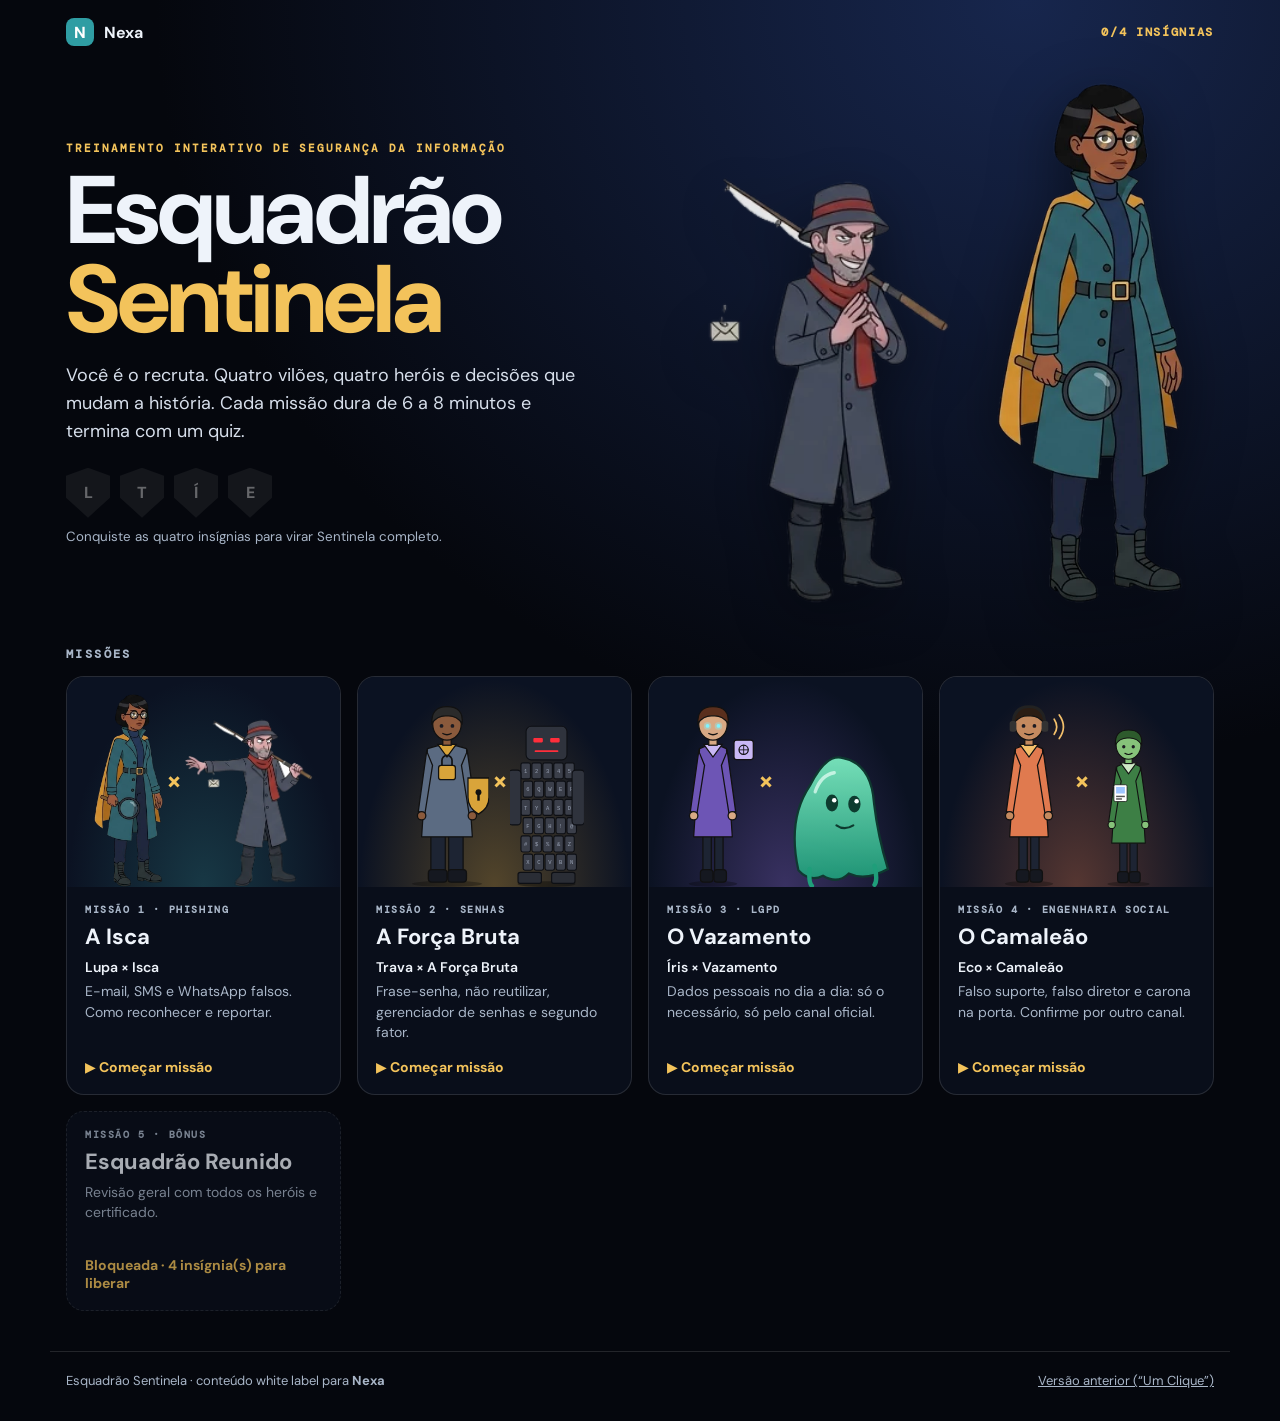
==== commit 7498035a: "Esquadrão Sentinela: player modular com 4 módulos Reestrutura o projeto em um player compartilhado (" ====
--- a/index.html
+++ b/index.html
@@ -3,114 +3,98 @@
 <head>
   <meta charset="utf-8">
   <meta name="viewport" content="width=device-width, initial-scale=1">
-  <meta name="theme-color" content="#080c16">
-  <meta name="description" content="Uma simulação interativa de segurança digital. Você consegue escapar do golpe?">
-  <title>Um Clique — Protocolo Seguro</title>
+  <meta name="theme-color" content="#05070d">
+  <meta name="description" content="Esquadrão Sentinela: treinamentos interativos de segurança da informação, com heróis, vilões e decisões.">
+  <title>Esquadrão Sentinela</title>
   <link rel="preconnect" href="https://fonts.googleapis.com">
   <link rel="preconnect" href="https://fonts.gstatic.com" crossorigin>
-  <link href="https://fonts.googleapis.com/css2?family=DM+Mono:wght@400;500&family=DM+Sans:wght@400;500;600;700;800&display=swap" rel="stylesheet">
-  <link rel="stylesheet" href="styles.css">
-  <link rel="stylesheet" href="characters.css">
-  <link rel="stylesheet" href="film.css">
-  <script src="script.js" defer></script>
-  <script src="film.js" defer></script>
+  <link href="https://fonts.googleapis.com/css2?family=DM+Mono:wght@400;500;600&family=DM+Sans:wght@400;500;600;700;800&display=swap" rel="stylesheet">
+  <link rel="stylesheet" href="player/player.css">
+  <link rel="stylesheet" href="player/qg.css">
 </head>
-<body>
-  <div class="ambient ambient-one"></div><div class="ambient ambient-two"></div>
-  <header class="topbar">
-    <a class="brand" href="#inicio" aria-label="Protocolo Seguro, início"><span class="brand-mark">P<span>·</span></span><span>PROTOCOLO<br><b>SEGURO</b></span></a>
-    <div class="top-status"><span class="status-dot"></span> SIMULAÇÃO INTERATIVA <span class="status-divider">/</span> <span id="header-step">CAPÍTULO 00</span></div>
-    <a class="skip-link" href="#conteudo">Pular para o conteúdo <span>↘</span></a>
+<body class="qg">
+  <header class="qg-topo">
+    <span class="qg-marca"><span class="logo-cliente" id="logo"></span><span id="empresa"></span></span>
+    <span class="qg-status" id="status"></span>
   </header>
-  <main id="conteudo">
-    <section class="screen hero active" id="inicio" data-screen="0">
-      <div class="hero-copy">
-        <p class="eyebrow"><span class="eyebrow-line"></span> UM CURTA INTERATIVO DE CYBERSEGURANÇA</p>
-        <h1>Um<br><span>clique.</span></h1>
-        <p class="hero-desc">Uma empresa, um atacante e cinco decisões. O final depende de você.</p>
-        <div class="hero-actions"><button class="primary-button" type="button" data-film>▶&nbsp; Assistir à experiência <span>↗</span></button><button class="secondary-button" type="button" data-go="1">Ir direto ao teste <span>→</span></button></div>
-        <p class="microcopy"><span>◷</span> 3 MINUTOS <i>·</i> 10 CENAS <i>·</i> COM SOM</p>
+
+  <main>
+    <section class="qg-hero">
+      <div class="qg-hero-texto">
+        <p class="decisao-rotulo">TREINAMENTO INTERATIVO DE SEGURANÇA DA INFORMAÇÃO</p>
+        <h1>Esquadrão<br><span>Sentinela</span></h1>
+        <p class="qg-lead">Você é o recruta. Quatro vilões, quatro heróis e decisões que mudam a história. Cada missão dura de 6 a 8 minutos e termina com um quiz.</p>
+        <div class="qg-insignias" id="insignias" aria-label="Insígnias conquistadas"></div>
       </div>
-      <div class="hero-art" aria-label="Ilustração de uma estação de trabalho em alerta">
-        <div class="art-grid"></div><div class="art-orbit orbit-a"></div><div class="art-orbit orbit-b"></div>
-        <div class="window-card back-window"><div class="window-head"><i></i><i></i><i></i><span>monitoramento.exe</span></div><div class="monitor-lines"><b></b><b></b><b></b><b></b></div></div>
-        <div class="window-card mail-window"><div class="window-head"><i></i><i></i><i></i><span>caixa de entrada <em>1 novo</em></span></div><div class="mail-alert"><span class="mail-icon">✉</span><div><b>Pagamento pendente</b><small>financeiro@empresa-seguranca.com</small></div><span class="alert-mark">!</span></div><div class="mail-skeleton"></div><div class="mail-skeleton short"></div></div>
-        <div class="employee" aria-label="Funcionária trabalhando na estação"><div class="employee-head"><span class="employee-hair"></span><span class="employee-eye"></span></div><div class="employee-body"><span></span></div></div>
-        <div class="figure"><div class="figure-head"><div class="figure-hair"></div><div class="figure-face"><span class="eye"></span><span class="eye"></span></div><div class="figure-hood"></div></div><div class="figure-body"><span class="figure-seam"></span><span class="figure-badge">?</span></div></div>
-        <div class="float-tag tag-threat"><span class="status-dot red"></span> ATIVIDADE SUSPEITA</div><div class="float-tag tag-encrypted">◈ &nbsp; CONEXÃO PROTEGIDA</div>
-        <div class="art-caption"><span>FIG. 01</span> UMA MANHÃ COMO QUALQUER OUTRA</div>
+      <div class="qg-hero-arte" aria-hidden="true">
+        <img class="qg-isca" src="assets/personagens/isca-tramando.webp" alt="">
+        <img class="qg-lupa" src="assets/personagens/lupa-tres-quartos.webp" alt="">
       </div>
-      <div class="hero-bottom"><span>01 — 04</span><span>ROLE PARA EXPLORAR <b>↓</b></span><span>AMBIENTE CONTROLADO</span></div>
     </section>
 
-    <section class="screen intro" data-screen="1">
-      <div class="chapter-label"><span>CAPÍTULO 01</span><span>O PONTO DE ENTRADA</span></div>
-      <div class="intro-content"><div class="intro-copy"><p class="eyebrow">ELE NÃO PRECISA INVADIR</p><h2>“Só preciso convencer alguém a <span>abrir a porta.</span>”</h2><p>A maioria dos golpes não começa com um computador sendo invadido. Começa com uma mensagem que parece confiável, uma senha reaproveitada, um pedido urgente.</p><p>Conheça PHISH. Ele é bom em parecer alguém que não é.</p><button class="text-button" data-go="2">Ver primeira tentativa <span>→</span></button></div><div class="villain-card"><div class="villain-scan"></div><div class="villain-avatar"><div class="avatar-hood"><div class="avatar-face"><span></span><span></span><b></b></div></div><span class="avatar-glitch">PH</span></div><div class="villain-meta"><span>AMEAÇA IDENTIFICADA / 001</span><h3>PHISH</h3><p>ESPECIALISTA EM ENGANAR PESSOAS</p></div><div class="villain-stamp">NÃO<br>CONFIÁVEL</div></div></div>
-      <div class="chapter-foot"><span>AMEAÇA 01 / PHISHING</span><span>SEU JULGAMENTO CONTA <b>↗</b></span></div>
-    </section>
-
-    <section class="screen decision" data-screen="2">
-      <div class="chapter-label"><span>CAPÍTULO 02</span><span>AMEAÇA 01 / PHISHING</span></div>
-      <div class="decision-layout"><div class="decision-copy"><p class="eyebrow"><span class="pulse-dot"></span> NOVA MENSAGEM RECEBIDA</p><h2>Uma mensagem.<br>Um pouco de <span>pressa.</span></h2><p>Você recebe este e-mail enquanto termina uma tarefa importante. O que faz?</p><div class="hint">DICA DE PHISH <span>→</span> Desconfie de urgência e confira o endereço completo do remetente.</div></div>
-        <div class="email-card"><div class="email-top"><span>CAIXA DE ENTRADA <i>●</i></span><span>AGORA · 09:41</span></div><div class="email-from"><div class="sender-avatar">F</div><div><b>Financeiro · Empresa</b><small>financeiro@empresa-seguranca.com</small></div><span class="mail-three">•••</span></div><div class="email-subject"><small>ASSUNTO</small><h3>⚠ Pagamento pendente — ação necessária</h3></div><div class="email-body"><p>Olá, identificamos uma inconsistência em seu cadastro. Para evitar a suspensão do acesso, regularize seus dados imediatamente.</p><button class="fake-link" tabindex="-1">REGULARIZAR AGORA &nbsp; ↗</button><small>Esta mensagem foi enviada automaticamente. Não responda a este e-mail.</small></div><div class="email-options"><p>O QUE VOCÊ FARIA?</p><button class="choice" data-correct="false"><span class="choice-key">A</span><span>Clicaria no link para resolver logo</span><span class="choice-arrow">↗</span></button><button class="choice" data-correct="true"><span class="choice-key">B</span><span>Verificaria o remetente por outro canal</span><span class="choice-arrow">↗</span></button><button class="choice" data-correct="true"><span class="choice-key">C</span><span>Acessaria o sistema oficial diretamente</span><span class="choice-arrow">↗</span></button><div class="feedback" aria-live="polite"></div></div></div></div>
-      <div class="chapter-foot"><span>02 / 04 <span class="progress"><i></i></span></span><span>ESCOLHA COM CALMA</span></div>
-    </section>
-
-    <section class="screen password" data-screen="3">
-      <div class="chapter-label"><span>CAPÍTULO 03</span><span>AMEAÇA 02 / SENHAS</span></div>
-      <div class="password-layout"><div class="password-copy"><p class="eyebrow">UMA SENHA, VÁRIAS PORTAS</p><h2>Um vazamento pequeno.<br>Um problema <span>grande.</span></h2><p>PHISH tenta a senha exposta em outros lugares. Uma senha repetida pode conectar o e-mail, a VPN e os sistemas internos.</p><div class="credential-flow"><div class="flow-node breached"><span>!</span><div><b>SENHA VAZADA</b><small>um serviço foi comprometido</small></div></div><div class="flow-line"></div><div class="flow-node"><span>01</span><div><b>E-MAIL</b><small>acesso em risco</small></div></div><div class="flow-line"></div><div class="flow-node"><span>02</span><div><b>VPN / SISTEMA INTERNO</b><small>acesso em risco</small></div></div><div class="flow-line"></div><div class="flow-node blocked-node"><span>✓</span><div><b>ACESSO BLOQUEADO</b><small>senha única + MFA</small></div></div></div></div><div class="quiz-card"><span class="quiz-count">DECISÃO 02 <i>·</i> ESCOLHA UMA</span><h3>Qual prática protege melhor suas contas?</h3><div class="answers"><button class="answer" data-correct="false"><span>01</span> Usar a mesma senha em todos os sistemas <b>×</b></button><button class="answer" data-correct="false"><span>02</span> Anotar a senha em um papel <b>×</b></button><button class="answer" data-correct="true"><span>03</span> Usar senhas únicas com um gerenciador <b>↗</b></button><button class="answer" data-correct="false"><span>04</span> Compartilhar a senha com colegas <b>×</b></button></div><div class="feedback" aria-live="polite"></div><button class="text-button next-hidden" data-go="4">Continuar <span>→</span></button></div></div>
-      <div class="chapter-foot"><span>CAMADA 01 <b class="green-text">●</b> SENHAS ÚNICAS</span><span>CAMADA 02 <b class="green-text">●</b> MFA</span></div>
-    </section>
-
-    <section class="screen social" data-screen="4">
-      <div class="chapter-label"><span>CAPÍTULO 04</span><span>AMEAÇA 03 / ENGENHARIA SOCIAL</span></div>
-      <div class="social-layout"><div class="social-copy"><p class="eyebrow">OUTRO CANAL. MESMA PRESSÃO.</p><h2>Quando a urgência<br>vem de alguém que <span>manda.</span></h2><p>Uma mensagem chega no chat de trabalho. A foto e o nome parecem certos, mas contas podem ser falsificadas ou comprometidas.</p><div class="pressure-tags"><span>01 / AUTORIDADE</span><span>02 / URGÊNCIA</span><span>03 / PRESSÃO</span></div></div><div class="chat-card"><div class="chat-top"><div class="chat-avatar">D</div><div><b>Diretor</b><small><i></i> disponível</small></div><span class="chat-more">•••</span></div><div class="chat-date">HOJE, 10:16</div><div class="bubble incoming">Oi! Estou entrando numa reunião agora. Preciso que você compre alguns cartões-presente para um cliente. Consegue fazer rápido?</div><div class="bubble incoming">É urgente — depois te explico. Me manda os códigos por aqui, por favor.</div><div class="chat-time">10:17 ✓✓</div><div class="chat-question">O QUE VOCÊ FAZ?</div><div class="chat-choices"><button class="chat-choice" data-correct="false"><span>A</span>Faço imediatamente para ajudar.</button><button class="chat-choice" data-correct="true"><span>B</span>Confirmo por uma ligação ou canal conhecido.</button><button class="chat-choice" data-correct="false"><span>C</span>Envio os códigos na conversa.</button></div><div class="feedback" aria-live="polite"></div></div></div>
-      <div class="chapter-foot"><span>REGRA DE OURO</span><span>CONFIRME POR OUTRO CANAL <b>↗</b></span></div>
-    </section>
-
-    <section class="screen ransomware" data-screen="5">
-      <div class="chapter-label"><span>CAPÍTULO 05</span><span>AMEAÇA 04 / RANSOMWARE</span></div>
-      <div class="ransom-layout"><div class="ransom-copy"><p class="eyebrow"><span class="pulse-dot red"></span> ANEXO SUSPEITO DETECTADO</p><h2>O arquivo que<br>não devia <span>abrir.</span></h2><p>Uma nota fiscal chega como arquivo executável. Parece rotineiro. Por dentro, começa a criptografar os dados.</p><div class="file-card"><span class="file-icon">EXE</span><span><b>NOTA_FISCAL_2026.exe</b><small>Arquivo executável · 2,4 MB</small></span><span class="file-danger">!</span></div><button class="primary-button danger-button" id="open-file">Abrir arquivo <span>↗</span></button><div class="safe-choice"><button class="text-button" id="report-file">Reportar arquivo suspeito <span>→</span></button></div></div><div class="ransom-monitor"><div class="monitor-top"><span><i></i> PROTEÇÃO DE ENDPOINT</span><span>● AO VIVO</span></div><div class="monitor-screen"><div class="monitor-lock">⌑</div><p class="encrypt-label">STATUS DA REDE <span id="encrypt-status">MONITORANDO</span></p><div class="encrypt-track"><i id="encrypt-bar"></i></div><div class="encrypt-files"><span>DOCUMENTOS</span><span>FOTOS</span><span>CONTRATOS</span><span>BASE DE DADOS</span></div><div class="encrypt-message" id="encrypt-message">Nenhuma ameaça ativa detectada.</div><div class="monitor-foot"><span>EDR / ENDPOINT-04</span><span id="encrypt-percent">SISTEMA ÍNTEGRO</span></div></div><div class="monitor-base"></div><p class="feedback monitor-feedback" id="ransom-feedback" aria-live="polite"></p></div></div>
-      <div class="chapter-foot"><span>CAMADAS DE DEFESA</span><span>ATUALIZAÇÕES · BACKUPS · EDR · MENOR PRIVILÉGIO</span></div>
-    </section>
-
-    <section class="screen reveal" data-screen="6">
-      <div class="chapter-label"><span>RECAPITULAÇÃO</span><span>A VIRADA</span></div><div class="reveal-content"><p class="eyebrow">PERCEBEU ALGUMA COISA?</p><h2>PHISH não começou<br>invadindo <span>servidores.</span></h2><p>Ele tentou entrar através de um e-mail, uma senha, uma conversa e um arquivo.</p><div class="entry-list"><span>✉ &nbsp; E-MAIL</span><span>⌑ &nbsp; SENHA</span><span>▣ &nbsp; CONVERSA</span><span>▧ &nbsp; ARQUIVO</span></div><div class="reveal-statement">CYBERSEGURANÇA<br><span>É COMPORTAMENTO.</span></div></div><div class="layer-visual"><div class="layer-ring ring-1"></div><div class="layer-ring ring-2"></div><div class="layer-ring ring-3"></div><div class="layer-core">VOCÊ<br><b>●</b></div><span class="layer-tag t1">MFA / ATIVO</span><span class="layer-tag t2">BACKUP / OK</span><span class="layer-tag t3">EDR / ONLINE</span><span class="layer-tag t4">SENHA ÚNICA / OK</span><div class="blocked-stamp">ATAQUE<br>BLOQUEADO</div></div><div class="chapter-foot"><span>DEFESA EM CAMADAS</span><span>O HÁBITO CERTO MUDA O FINAL <b>↗</b></span></div>
-    </section>
-
-    <section class="screen final-quiz" data-screen="7">
-      <div class="chapter-label"><span>DESAFIO FINAL</span><span>TESTE SEU NÍVEL DE SEGURANÇA</span></div><div class="final-layout"><div class="final-copy"><p class="eyebrow">05 DECISÕES RÁPIDAS</p><h2>Seu radar de golpes<br>está <span>calibrado?</span></h2><p>Responda cinco situações do dia a dia para descobrir como está sua atenção digital.</p><div class="quiz-progress"><span id="quiz-index">PERGUNTA 01 / 05</span><div><i id="quiz-progress-bar"></i></div></div></div><div class="final-question-card"><div class="question-top"><span>SIMULAÇÃO / <b id="question-topic">PHISHING</b></span><span id="question-counter">01—05</span></div><h3 id="question-text">Você recebe um e-mail pedindo que informe sua senha para evitar o bloqueio da conta. O que faz?</h3><div id="final-answers" class="final-answers"></div><div class="feedback" id="final-feedback" aria-live="polite"></div><div class="result-panel" id="result-panel" hidden></div></div></div><div class="chapter-foot"><span>SEU PROGRESSO FICA NESTA PÁGINA</span><span>APRENDER É A MELHOR DEFESA</span></div>
-    </section>
-
-    <section class="screen ending" data-screen="8">
-      <div class="ending-content"><div class="ending-villain"><div class="mini-hood"><div class="mini-face"><span></span><span></span></div></div><span>PHISH / CONEXÃO PERDIDA</span></div><p class="eyebrow">SIMULAÇÃO CONCLUÍDA</p><h2>“Você aprendeu<br><span>rápido demais...</span>”</h2><div class="ending-rule"></div><p class="ending-warning">O PRÓXIMO ATAQUE PODE COMEÇAR AMANHÃ.</p><p class="ending-sub">Agora você sabe o que observar. Compartilhe esse conhecimento com sua equipe.</p><div class="ending-actions"><button class="primary-button" id="restart">Fazer o teste novamente <span>↻</span></button><button class="secondary-button" type="button" data-film>Assistir ao curta “Um Clique” <span>▶</span></button><a class="secondary-button" href="mailto:?subject=Vamos%20fortalecer%20a%20seguran%C3%A7a%20digital&body=Que%20tal%20conversarmos%20sobre%20como%20proteger%20nossa%20empresa%3F">Quero proteger minha empresa <span>↗</span></a></div><p class="end-note">PROTOCOLO SEGURO <i>·</i> CONHECIMENTO É SUA PRIMEIRA LINHA DE DEFESA.</p></div><div class="end-graphic"><div class="end-ring er-one"></div><div class="end-ring er-two"></div><span class="end-cross">+</span><span class="end-scan">SINAL ENCERRADO <b>✓</b></span></div>
+    <section class="qg-missoes" aria-label="Missões">
+      <h2>Missões</h2>
+      <div class="qg-grade" id="grade"></div>
     </section>
   </main>
-  <nav class="side-nav" aria-label="Navegação da simulação"><span class="nav-label">SUA JORNADA</span><button data-go="0" aria-label="Início" class="nav-dot selected"></button><button data-go="1" aria-label="Introdução" class="nav-dot"></button><button data-go="2" aria-label="Phishing" class="nav-dot"></button><button data-go="3" aria-label="Senhas" class="nav-dot"></button><button data-go="4" aria-label="Engenharia social" class="nav-dot"></button><button data-go="5" aria-label="Ransomware" class="nav-dot"></button><button data-go="6" aria-label="Recapitulação" class="nav-dot"></button><button data-go="7" aria-label="Quiz final" class="nav-dot"></button><button data-go="8" aria-label="Final" class="nav-dot"></button><span class="nav-count"><b id="nav-current">01</b> / 09</span></nav>
-  <div class="toast" id="toast" role="status" aria-live="polite"></div>
-  <div class="film" id="film" role="dialog" aria-modal="true" aria-label="Um Clique — curta interativo" hidden>
-    <canvas class="film-canvas" id="film-canvas" aria-hidden="true"></canvas>
-    <div class="film-stage" id="film-stage"></div>
-    <div class="film-grain" aria-hidden="true"></div>
-    <div class="film-vignette" aria-hidden="true"></div>
-    <div class="film-flash" id="film-flash" aria-hidden="true"></div>
-    <div class="film-subtitle" id="film-subtitle" aria-live="polite"><span class="film-speaker"></span><p></p></div>
-    <div class="film-choice" id="film-choice" hidden></div>
-    <div class="film-bar film-bar-top" aria-hidden="true"></div>
-    <div class="film-bar film-bar-bottom" aria-hidden="true"></div>
-    <div class="film-top">
-      <div class="film-slate" id="film-slate"><span id="film-scene-no">CENA 01</span><b id="film-scene-name">A CIDADE</b></div>
-      <div class="film-score" id="film-score">CYBER SCORE <b>0</b></div>
-      <div class="film-controls">
-        <button type="button" class="film-btn" id="film-pause" aria-label="Pausar">❚❚<span> PAUSAR</span></button>
-        <button type="button" class="film-btn" id="film-sound" aria-pressed="true" aria-label="Som">♪<span> SOM</span></button>
-        <button type="button" class="film-btn" id="film-voice" aria-pressed="true" aria-label="Narração por voz">◉<span> VOZ</span></button>
-        <button type="button" class="film-btn" id="film-skip">PULAR<span> CENA</span> →</button>
-        <button type="button" class="film-btn" id="film-close" aria-label="Fechar o curta">✕</button>
-      </div>
-    </div>
-    <div class="film-bottom"><span class="film-brand">UM CLIQUE <b>·</b> PROTOCOLO SEGURO</span><div class="film-progress"><i id="film-progress-bar"></i></div><span class="film-count" id="film-scene-count">01 / 10</span></div>
-    <div class="film-paused" aria-hidden="true">PAUSADO</div>
-  </div>
+
+  <footer class="qg-rodape">
+    <span>Esquadrão Sentinela · conteúdo white label para <b id="empresa-rodape"></b></span>
+    <a href="legado/index.html">Versão anterior (“Um Clique”)</a>
+  </footer>
+
+  <script src="config.js"></script>
+  <script src="player/elenco.js"></script>
+  <script>
+    (() => {
+      const CFG = window.SENTINELA_CONFIG || {};
+      const q = new URLSearchParams(location.search);
+      const empresa = q.get('empresa') || CFG.empresa || 'Empresa';
+      const cor = q.get('cor') || CFG.cor;
+      if (cor) document.documentElement.style.setProperty('--cliente', cor);
+      const extra = ['empresa', 'dominio', 'cor', 'logo'].filter(k => q.get(k)).map(k => `${k}=${encodeURIComponent(q.get(k))}`).join('&');
+      const esc = s => String(s).replace(/[&<>"]/g, c => ({ '&': '&amp;', '<': '&lt;', '>': '&gt;', '"': '&quot;' }[c]));
+      document.getElementById('empresa').textContent = empresa;
+      document.getElementById('empresa-rodape').textContent = empresa;
+      document.getElementById('logo').innerHTML = CFG.logo ? `<img src="${esc(CFG.logo)}" alt="">` : esc(empresa[0]);
+
+      const { ELENCO, spriteDe } = window.SentinelaElenco;
+      const MISSOES = [
+        { id: 'isca', n: 1, titulo: 'A Isca', tema: 'Phishing', foco: 'E-mail, SMS e WhatsApp falsos. Como reconhecer e reportar.', heroi: 'lupa', vilao: 'isca', pose: 'apresentando', arquivo: 'modulo-1-isca.html', insignia: 'lupa' },
+        { id: 'forca-bruta', n: 2, titulo: 'A Força Bruta', tema: 'Senhas', foco: 'Frase-senha, não reutilizar, gerenciador de senhas e segundo fator.', heroi: 'trava', vilao: 'forca', pose: 'brava', arquivo: 'modulo-2-forca-bruta.html', insignia: 'cadeado' },
+        { id: 'vazamento', n: 3, titulo: 'O Vazamento', tema: 'LGPD', foco: 'Dados pessoais no dia a dia: só o necessário, só pelo canal oficial.', heroi: 'iris', vilao: 'vazamento', arquivo: 'modulo-3-vazamento.html', insignia: 'cofre' },
+        { id: 'camaleao', n: 4, titulo: 'O Camaleão', tema: 'Engenharia social', foco: 'Falso suporte, falso diretor e carona na porta. Confirme por outro canal.', heroi: 'eco', vilao: 'camaleao', arquivo: 'modulo-4-camaleao.html', insignia: 'ondas' }
+      ];
+
+      let prog = {};
+      try { prog = JSON.parse(localStorage.getItem('sentinela.progresso') || '{}'); } catch (e) { prog = {}; }
+      const ganhas = MISSOES.filter(m => prog[m.id] && prog[m.id].aprovado).length;
+
+      document.getElementById('status').textContent = ganhas === 4 ? '★ SENTINELA COMPLETO' : `${ganhas}/4 INSÍGNIAS`;
+      document.getElementById('insignias').innerHTML = MISSOES.map(m => {
+        const ok = prog[m.id] && prog[m.id].aprovado;
+        return `<span class="qg-insignia ${ok ? 'ok' : ''}" style="--cor:${ELENCO[m.heroi].cor}" title="Insígnia ${esc(ELENCO[m.heroi].nome)}${ok ? '' : ' (pendente)'}">${ELENCO[m.heroi].nome[0]}</span>`;
+      }).join('') + `<small>${ganhas === 4 ? 'Você é um Sentinela completo.' : 'Conquiste as quatro insígnias para virar Sentinela completo.'}</small>`;
+
+      const card = m => {
+        const p = prog[m.id] || {};
+        const h = ELENCO[m.heroi], v = ELENCO[m.vilao];
+        const href = m.arquivo + (extra ? `?${extra}` : '');
+        return `<a class="qg-card ${p.aprovado ? 'feito' : ''}" href="${href}" style="--cor:${h.cor}">
+          <div class="qg-card-arte"><div class="qg-ator heroi">${spriteDe(m.heroi, 'tres-quartos')}</div><span class="qg-vs">×</span><div class="qg-ator vilao">${spriteDe(m.vilao, m.pose || 'frente')}</div></div>
+          <div class="qg-card-texto">
+            <small>MISSÃO ${m.n} · ${esc(m.tema.toUpperCase())}</small>
+            <h3>${esc(m.titulo)}</h3>
+            <p class="qg-duelo">${esc(h.nome)} × ${esc(v.nome)}</p>
+            <p>${esc(m.foco)}</p>
+            <span class="qg-card-status">${p.aprovado ? `★ Insígnia conquistada · nota ${p.nota}` : p.nota != null ? `Tentativa: nota ${p.nota} · refaça para a insígnia` : '▶ Começar missão'}</span>
+          </div></a>`;
+      };
+      document.getElementById('grade').innerHTML = MISSOES.map(card).join('') + `
+        <div class="qg-card bonus ${ganhas === 4 ? 'liberado' : ''}">
+          <div class="qg-card-texto"><small>MISSÃO 5 · BÔNUS</small><h3>Esquadrão Reunido</h3><p>Revisão geral com todos os heróis e certificado.</p>
+          <span class="qg-card-status">${ganhas === 4 ? 'Em produção' : `Bloqueada · ${4 - ganhas} insígnia(s) para liberar`}</span></div></div>`;
+    })();
+  </script>
 </body>
 </html>
--- a/player/player.css
+++ b/player/player.css
@@ -0,0 +1,453 @@
+/* Esquadrão Sentinela — player em modo cinema */
+:root {
+  --cliente: #2f9da3;
+  --fundo: #05070d;
+  --tinta: #eef3fa;
+  --tinta-2: #a9b6c8;
+  --painel: rgba(10, 16, 28, .92);
+  --borda: rgba(255, 255, 255, .12);
+  --ouro: #f3c35b;
+  --ok: #3ccf8e;
+  --erro: #ff5d5d;
+  --faixa: 6vh;
+  --fonte: 'DM Sans', system-ui, -apple-system, 'Segoe UI', sans-serif;
+  --mono: 'DM Mono', ui-monospace, Consolas, monospace;
+}
+* { box-sizing: border-box; }
+html, body { margin: 0; height: 100%; background: var(--fundo); color: var(--tinta); font-family: var(--fonte); }
+body.modo-cinema { overflow: hidden; }
+button { font: inherit; }
+
+.player { position: fixed; inset: 0; overflow: hidden; user-select: none; }
+.palco { position: absolute; inset: 0; overflow: hidden; }
+.faixa { position: absolute; left: 0; right: 0; height: var(--faixa); background: #000; z-index: 20; pointer-events: none; }
+.faixa-topo { top: 0; } .faixa-base { bottom: 0; }
+
+/* ---------- barra superior ---------- */
+.barra { position: absolute; top: 0; left: 0; right: 0; height: var(--faixa); min-height: 44px; z-index: 30; display: flex; align-items: center; justify-content: space-between; gap: 12px; padding: 0 18px; font-size: 13px; }
+.barra-marca { display: flex; align-items: center; gap: 10px; min-width: 0; }
+.barra-marca small { display: block; font: 500 10px/1.2 var(--mono); letter-spacing: .12em; color: var(--tinta-2); }
+.barra-marca b { font-size: 14px; }
+.logo-cliente { display: inline-grid; place-items: center; width: 28px; height: 28px; border-radius: 8px; background: var(--cliente); color: #fff; font-weight: 800; overflow: hidden; flex: none; }
+.logo-cliente img { width: 100%; height: 100%; object-fit: contain; background: #fff; }
+.barra-trecho { font: 500 11px var(--mono); letter-spacing: .14em; text-transform: uppercase; color: var(--tinta-2); white-space: nowrap; overflow: hidden; text-overflow: ellipsis; }
+.barra-acoes { display: flex; align-items: center; gap: 6px; }
+.barra-acoes button, .b-sair { width: 34px; height: 34px; border-radius: 50%; border: 1px solid var(--borda); background: rgba(255,255,255,.06); color: var(--tinta); cursor: pointer; display: grid; place-items: center; text-decoration: none; font-size: 13px; }
+.barra-acoes button:hover, .b-sair:hover { background: rgba(255,255,255,.16); }
+.barra-acoes .desligado { opacity: .4; text-decoration: line-through; }
+.selos-contador { font: 600 12px var(--mono); color: var(--ouro); margin-right: 6px; }
+.progresso { position: absolute; left: 0; right: 0; bottom: 0; height: 2px; background: rgba(255,255,255,.08); }
+.progresso i { display: block; height: 100%; background: var(--cliente); transform-origin: left; transform: scaleX(0); transition: transform .8s ease; }
+
+/* ---------- cenários ---------- */
+.cenarios, .cenario { position: absolute; inset: 0; }
+.cenario { opacity: 0; transition: opacity .7s ease; overflow: hidden; }
+.cenario.visivel { opacity: 1; }
+.cn-arte { width: 100%; height: 100%; object-fit: cover; }
+
+.cn-telhado { background: linear-gradient(#060b1d, #13204a 60%, #2a2550); }
+.cn-ceu { position: absolute; inset: 0; }
+.cn-lua { position: absolute; right: 14%; top: 13%; width: 9vh; height: 9vh; border-radius: 50%; background: #f4efd8; box-shadow: 0 0 60px 10px rgba(244,239,216,.25); }
+.cn-estrelas { position: absolute; inset: 0 0 40% 0; background-image: radial-gradient(1.5px 1.5px at 10% 20%, #fff, transparent), radial-gradient(1px 1px at 30% 60%, #fff, transparent), radial-gradient(1.5px 1.5px at 55% 15%, #fff, transparent), radial-gradient(1px 1px at 70% 45%, #fff, transparent), radial-gradient(1.5px 1.5px at 85% 30%, #fff, transparent), radial-gradient(1px 1px at 45% 35%, #cfe, transparent), radial-gradient(1px 1px at 20% 75%, #fff, transparent); opacity: .8; animation: piscar 4s ease-in-out infinite alternate; }
+.skyline { position: absolute; left: 0; right: 0; bottom: 10vh; height: 42vh; display: flex; align-items: flex-end; gap: 1.2%; padding: 0 2%; opacity: .9; }
+.skyline span { flex: 1; background: linear-gradient(#1b2547, #0e1530); border-top: 2px solid #26335f; position: relative; background-image: radial-gradient(circle, rgba(255,214,120,.55) 1.2px, transparent 1.6px); background-size: 14px 18px; background-color: #121a37; }
+.cn-predio { position: absolute; right: 8%; bottom: 10vh; width: 30%; height: 62vh; background: #182348; border: 3px solid #0b1022; border-bottom: 0; }
+.cn-placa { position: absolute; top: -6vh; left: 50%; transform: translateX(-50%); padding: .6vh 2vh; background: #0b1022; border: 2px solid var(--cliente); color: #fff; font: 800 clamp(14px, 3vh, 28px) var(--fonte); letter-spacing: .08em; text-transform: uppercase; box-shadow: 0 0 24px color-mix(in srgb, var(--cliente) 60%, transparent); white-space: nowrap; }
+.cn-janelas { position: absolute; inset: 4vh 8% 2vh; display: grid; grid-template-columns: repeat(5, 1fr); gap: 2.2vh 8%; }
+.janela { background: #0d142c; border: 2px solid #0a0f20; transition: background .3s, box-shadow .3s; }
+.janela.acesa { background: #f6d27a; box-shadow: 0 0 12px rgba(246,210,122,.6); }
+.janela.reporte { background: var(--cliente); box-shadow: 0 0 16px var(--cliente); }
+.cn-beiral { position: absolute; left: 0; right: 0; bottom: 0; height: 12vh; background: linear-gradient(#2b2f3d, #15171f); border-top: 4px solid #3a3f50; }
+
+.cn-escritorio { background: #2a3550; }
+.cn-parede { position: absolute; inset: 0; background: linear-gradient(90deg, #34405e, #2b3550 60%, #263049); }
+.cn-janela-escritorio { position: absolute; left: 5%; top: 12vh; width: 34%; height: 46vh; border: 1.4vh solid #1d2538; overflow: hidden; background: #8ec1e8; }
+.cn-ceu-dia { position: absolute; inset: 0; background: linear-gradient(#8ec1e8, #cfe5f5); }
+.cn-janela-escritorio .skyline { bottom: 0; height: 70%; }
+.cn-janela-escritorio .skyline span { background-color: #5d7290; border-top-color: #6d84a6; background-image: radial-gradient(circle, rgba(255,255,255,.5) 1.2px, transparent 1.6px); }
+.cn-luminaria { position: absolute; top: 6vh; left: 55%; width: 26%; height: 1.2vh; background: #f5f2e4; box-shadow: 0 0 60px 20px rgba(255,250,220,.18); border-radius: 4px; }
+.cn-planta { position: absolute; left: 41%; bottom: 25vh; width: 7vh; height: 16vh; background: radial-gradient(ellipse at 50% 30%, #3e8a55 40%, transparent 41%), radial-gradient(ellipse at 30% 45%, #2f7446 35%, transparent 36%), radial-gradient(ellipse at 70% 45%, #2f7446 35%, transparent 36%); }
+.cn-planta::after { content: ''; position: absolute; bottom: 0; left: 18%; width: 64%; height: 35%; background: #b5643c; border-radius: 0 0 8px 8px; }
+.cn-mesa { position: absolute; left: 0; right: 0; bottom: 0; height: 25vh; background: linear-gradient(#7b5a3e, #5c4230); border-top: 1vh solid #94704f; }
+.cn-monitor { position: absolute; left: 50%; bottom: 100%; transform: translateX(-50%); width: 44vh; height: 4vh; }
+.cn-monitor::before { content: ''; position: absolute; left: 50%; bottom: 0; width: 3vh; height: 4vh; transform: translateX(-50%); background: #1b1f29; }
+.cn-caneca { position: absolute; right: 22%; top: -6vh; width: 4.5vh; height: 6vh; background: #e9e4d8; border-radius: 0 0 6px 6px; }
+.cn-caneca::after { content: ''; position: absolute; right: -1.6vh; top: 1vh; width: 1.6vh; height: 2.6vh; border: .5vh solid #e9e4d8; border-left: 0; border-radius: 0 50% 50% 0; }
+
+.cn-central { position: absolute; inset: 0; background: radial-gradient(ellipse at 50% 30%, #12305a, #070d1d 70%); }
+.cn-telao { position: absolute; left: 12%; right: 12%; top: 10vh; height: 44vh; border: 3px solid #2a4a7a; border-radius: 10px; background: #081631; overflow: hidden; box-shadow: 0 0 60px rgba(60,140,255,.18); }
+.cn-mapa { position: absolute; inset: 0; background-image: linear-gradient(rgba(80,160,255,.12) 1px, transparent 1px), linear-gradient(90deg, rgba(80,160,255,.12) 1px, transparent 1px); background-size: 28px 28px; }
+.cn-telao-logo { position: absolute; left: 18px; top: 12px; font: 600 12px var(--mono); letter-spacing: .2em; color: #7fb6ff; text-transform: uppercase; }
+.cn-sirene { position: absolute; left: 50%; top: 6vh; width: 6vh; height: 3vh; transform: translateX(-50%); border-radius: 3vh 3vh 0 0; background: #3a1a1f; }
+.em-alerta .cn-sirene { background: #ff3344; box-shadow: 0 0 40px 18px rgba(255,51,68,.45); animation: sirene .6s steps(2) infinite; }
+.em-alerta .cn-telao { border-color: #ff3344; }
+.cn-consoles { position: absolute; left: 0; right: 0; bottom: 0; height: 22vh; display: flex; gap: 2%; padding: 0 6%; align-items: flex-end; }
+.cn-consoles span { flex: 1; height: 80%; background: linear-gradient(#18243d, #0d1424); border-top: 3px solid #2a3c62; border-radius: 10px 10px 0 0; }
+
+.cn-celular .cn-desfoque, .cn-desfoque { position: absolute; inset: 0; background: radial-gradient(circle at 30% 40%, #2b3a5c, #0c1222 70%); filter: blur(2px); }
+.cn-sala-escura { position: absolute; inset: 0; background: #040406; }
+.cn-brilho-vermelho { position: absolute; left: 50%; top: 55%; width: 80vh; height: 60vh; transform: translate(-50%, -50%); background: radial-gradient(closest-side, rgba(255,40,60,.22), transparent); animation: pulsar 3s ease-in-out infinite; }
+.cn-codigo { position: absolute; inset: 0; opacity: .14; background: repeating-linear-gradient(0deg, transparent 0 22px, rgba(255,60,80,.6) 22px 23px); }
+.cn-corredor { position: absolute; inset: 0; background: #2c3346; }
+.cn-fundo-corredor { position: absolute; left: 30%; right: 30%; top: 14vh; bottom: 26vh; background: linear-gradient(#cfd6e2, #9aa5b8); border: 4px solid #1d2232; }
+.cn-porta { position: absolute; left: 40%; width: 20%; top: 22vh; bottom: 26vh; background: #6b7891; border: 4px solid #1d2232; border-bottom: 0; }
+.cn-leitor { position: absolute; right: -4vh; top: 40%; width: 2.6vh; height: 4vh; background: #222; border-radius: 4px; box-shadow: inset 0 -1vh 0 #3ccf8e; }
+.cn-piso { position: absolute; left: 0; right: 0; bottom: 0; height: 26vh; background: linear-gradient(#59617a, #3a4157); clip-path: polygon(30% 0, 70% 0, 100% 100%, 0 100%); }
+.cn-corredor::before, .cn-corredor::after { content: ''; position: absolute; top: 0; bottom: 0; width: 30%; background: linear-gradient(90deg, #232838, #353d55); }
+.cn-corredor::before { left: 0; clip-path: polygon(0 0, 100% 14vh, 100% calc(100% - 26vh), 0 100%); }
+.cn-corredor::after { right: 0; transform: scaleX(-1); clip-path: polygon(0 0, 100% 14vh, 100% calc(100% - 26vh), 0 100%); }
+.cn-casa { position: absolute; inset: 0; background: linear-gradient(#1a1730, #241f3d); }
+.cn-janela-noite { position: absolute; right: 10%; top: 12vh; width: 26%; height: 38vh; background: linear-gradient(#070b1e, #1a2350); border: 1.2vh solid #120f22; overflow: hidden; }
+.cn-janela-noite .cn-lua { width: 7vh; height: 7vh; top: 12%; right: 20%; }
+.cn-abajur { position: absolute; left: 12%; bottom: 25vh; width: 10vh; height: 22vh; background: radial-gradient(ellipse at 50% 10%, rgba(255,200,120,.35), transparent 70%); }
+.cn-abajur::before { content: ''; position: absolute; left: 1.5vh; top: 0; width: 7vh; height: 6vh; background: #e8b465; clip-path: polygon(20% 0, 80% 0, 100% 100%, 0 100%); }
+.cn-mesa.casa { background: linear-gradient(#3b2d3f, #261c2a); border-top-color: #4d3c52; }
+
+/* ---------- atores ---------- */
+.atores { position: absolute; inset: 0; pointer-events: none; }
+.ator { position: absolute; bottom: calc(var(--faixa) + 2vh); height: calc(64vh * var(--escala, 1)); transition: opacity .5s ease, transform .5s ease; display: flex; align-items: flex-end; filter: drop-shadow(0 10px 18px rgba(0,0,0,.45)); }
+.ator img, .ator svg { height: 100%; width: auto; display: block; }
+.ator > .camaleao-pele { height: 100%; } .camaleao-pele svg { animation: camaleao 5s linear infinite; }
+.ator[data-lado="esquerda"] { left: 3%; }
+.ator[data-lado="direita"] { right: 3%; }
+.ator[data-lado="centro"] { left: 50%; transform: translateX(-50%); }
+.ator[data-lado="meio-esquerda"] { left: 22%; }
+.ator[data-lado="meio-direita"] { right: 22%; }
+.ator[data-lado="telhado-vizinho"] { left: 7%; bottom: 40vh; height: calc(26vh * var(--escala, 1)); }
+.ator.espelhado img, .ator.espelhado svg { transform: scaleX(-1); }
+.ator.entrando { opacity: 0; transform: translateY(24px); }
+.ator[data-lado="centro"].entrando { transform: translate(-50%, 24px); }
+.ator.saindo { opacity: 0; }
+.ator.falando img, .ator.falando svg { animation: respirar 1.4s ease-in-out infinite; transform-origin: bottom center; }
+.ator.espelhado.falando img, .ator.espelhado.falando svg { animation-name: respirar-espelhado; }
+.ator.pose-sombra { filter: brightness(0) drop-shadow(0 0 30px rgba(255,40,60,.5)); }
+.ator.pose-sombra .olho-brilho { filter: brightness(4); }
+.ator.pose-derrotado { opacity: .75; transform: rotate(-8deg) translateY(4vh); filter: grayscale(.7); }
+.ator.pose-evaporando { animation: evaporar 2.4s ease forwards; }
+.arte-provisoria { position: absolute; left: 50%; bottom: -2.2vh; transform: translateX(-50%); font: 500 9px var(--mono); letter-spacing: .14em; text-transform: uppercase; color: rgba(255,255,255,.45); white-space: nowrap; }
+.flutua { animation: flutuar 3s ease-in-out infinite; }
+
+/* ---------- telas (e-mail, celular, navegador...) ---------- */
+.tela-camada { position: absolute; left: 0; right: 0; top: calc(var(--faixa) + 3vh); bottom: calc(var(--faixa) + 16vh); display: grid; place-items: center; pointer-events: none; z-index: 5; }
+.tela { grid-area: 1 / 1; pointer-events: auto; animation: telaEntra .45s cubic-bezier(.2,.8,.2,1) both; max-height: 100%; max-width: 92vw; }
+.tela.saindo { animation: telaSai .35s ease forwards; }
+.tela.pos-esquerda { justify-self: start; margin-left: 6vw; }
+.tela.pos-direita { justify-self: end; margin-right: 6vw; }
+.cenarios { transition: filter .6s ease; }
+.palco.foco .cenarios { filter: brightness(.3) saturate(.6); }
+
+.t-email { width: min(580px, 92vw); background: #fff; color: #1d2433; border-radius: 12px; overflow: hidden; box-shadow: 0 30px 80px rgba(0,0,0,.5); font-size: 15px; }
+.t-email-barra { display: flex; justify-content: space-between; padding: 8px 16px; background: #eef1f6; font: 500 11px var(--mono); color: #5b667a; letter-spacing: .06em; }
+.t-email-de { display: flex; gap: 12px; align-items: center; padding: 14px 18px 4px; }
+.t-email-de small { display: block; color: #5b667a; font-size: 13px; }
+.t-av { width: 38px; height: 38px; border-radius: 50%; background: #c0392b; color: #fff; display: grid; place-items: center; font-weight: 700; flex: none; }
+.t-email-assunto { margin: 8px 18px 6px; font-size: 18px; line-height: 1.3; }
+.t-email-corpo { padding: 0 18px; line-height: 1.5; }
+.t-email-corpo p { margin: 8px 0; }
+.t-email-link { position: relative; padding: 6px 18px 16px; }
+.t-botao-link { display: inline-block; padding: 10px 18px; background: #1f6fd1; color: #fff; border-radius: 6px; font-weight: 700; cursor: pointer; }
+.t-url-real { position: absolute; left: 18px; bottom: -26px; padding: 4px 10px; background: #1d2433; color: #ffd166; font: 500 12px var(--mono); border-radius: 4px; opacity: 0; transition: opacity .2s; white-space: nowrap; z-index: 2; }
+.t-email-link:hover .t-url-real, .mostrar-url .t-url-real { opacity: 1; }
+.t-email-link { margin-bottom: 18px; }
+.t-anexo { margin: 0 18px 16px; padding: 8px 12px; border: 1px dashed #b6bfcc; border-radius: 6px; font: 500 13px var(--mono); }
+.t-clip { color: #5b667a; }
+
+.pista { border-radius: 4px; transition: background .25s, box-shadow .25s; position: relative; }
+.com-destaques .pista.marcada, .pista.marcada { background: rgba(255,209,102,.55); box-shadow: 0 0 0 2px #f3a712; }
+.pista-num { position: absolute; top: -12px; left: -12px; width: 20px; height: 20px; border-radius: 50%; background: #f3a712; color: #1d2433; font: 700 11px/20px var(--fonte); text-align: center; font-style: normal; }
+.desafio-msg .pista { cursor: pointer; }
+.desafio-msg .pista:hover { background: rgba(31,111,209,.12); }
+.pista.achada { background: rgba(60,207,142,.35) !important; box-shadow: 0 0 0 2px var(--ok); }
+.pista.dica { animation: dica 1s ease-in-out infinite; }
+
+.t-celular { width: min(300px, 80vw); height: min(600px, 100%); aspect-ratio: 9 / 18; border-radius: 38px; background: #0d0f14; padding: 12px; box-shadow: 0 30px 80px rgba(0,0,0,.55), inset 0 0 0 2px #2b2f3a; position: relative; }
+.t-celular-notch { position: absolute; top: 18px; left: 50%; width: 80px; height: 18px; transform: translateX(-50%); background: #0d0f14; border-radius: 12px; z-index: 2; }
+.t-celular-tela { height: 100%; border-radius: 28px; overflow: hidden; background: #ece5dd; color: #1d2433; display: flex; flex-direction: column; }
+.t-celular.escuro .t-celular-tela { background: linear-gradient(#1c2340, #0b0f1e); color: #fff; }
+.t-chat { display: flex; flex-direction: column; height: 100%; }
+.t-chat-topo { display: flex; gap: 10px; align-items: center; padding: 38px 14px 10px; background: #075e54; color: #fff; }
+.t-chat.sms .t-chat-topo { background: #f3f4f7; color: #1d2433; }
+.t-chat.email .t-chat-topo { background: #1f6fd1; }
+.t-chat-topo small { display: block; opacity: .75; font-size: 11px; }
+.t-chat-topo .t-av { width: 32px; height: 32px; background: #8a96a8; }
+.t-msgs { flex: 1; padding: 14px 10px; display: flex; flex-direction: column; gap: 8px; overflow: hidden; font-size: 14px; line-height: 1.4; }
+.t-chat.sms .t-msgs { background: #fff; }
+.t-msg { max-width: 84%; padding: 8px 10px 16px; border-radius: 10px; background: #fff; position: relative; box-shadow: 0 1px 1px rgba(0,0,0,.1); animation: msgEntra .4s calc(var(--i) * .5s) both; }
+.t-msg.eu { align-self: flex-end; background: #dcf8c6; }
+.t-chat.sms .t-msg { background: #e9ebf0; } .t-chat.sms .t-msg.eu { background: #1f6fd1; color: #fff; }
+.t-msg small { position: absolute; right: 8px; bottom: 3px; font-size: 10px; opacity: .55; }
+.t-janela-chat { width: min(460px, 92vw); height: min(420px, 100%); border-radius: 12px; overflow: hidden; box-shadow: 0 30px 80px rgba(0,0,0,.5); background: #f4f6fa; color: #1d2433; }
+.t-janela-chat .t-chat-topo { padding-top: 12px; }
+
+.t-navegador { width: min(560px, 92vw); background: #fff; color: #1d2433; border-radius: 12px; overflow: hidden; box-shadow: 0 30px 80px rgba(0,0,0,.5); }
+.t-nav-barra { display: flex; align-items: center; gap: 6px; padding: 10px 12px; background: #e6e9ef; }
+.t-nav-barra > i { width: 10px; height: 10px; border-radius: 50%; background: #c3c9d4; }
+.t-url { flex: 1; margin-left: 8px; padding: 5px 12px; border-radius: 14px; background: #fff; font: 500 12px var(--mono); white-space: nowrap; overflow: hidden; text-overflow: ellipsis; }
+.t-url.falso { color: #b3261e; }
+.t-login { padding: 26px 34px 30px; display: flex; flex-direction: column; gap: 12px; }
+.t-login-logo { display: flex; align-items: center; gap: 10px; font-size: 18px; }
+.t-login h4 { margin: 4px 0; font-size: 20px; }
+.t-sub { margin: 0; color: #5b667a; font-size: 14px; }
+.t-login label, .t-form-cartao label { display: flex; flex-direction: column; gap: 4px; font-size: 12px; color: #5b667a; }
+.t-campo { display: block; min-height: 38px; padding: 9px 12px; border: 1px solid #c3c9d4; border-radius: 6px; font: 500 14px var(--mono); color: #1d2433; white-space: nowrap; overflow: hidden; }
+.t-campo.digitando { animation: digitar 1.2s steps(14) both; animation-delay: var(--d, .2s); }
+.t-campo.d2 { --d: 1.4s; }
+.t-botao { display: block; text-align: center; padding: 11px; border-radius: 6px; background: var(--cliente); color: #fff; font-weight: 700; }
+.t-forca { display: flex; gap: 4px; align-items: center; }
+.t-forca i { flex: 1; height: 6px; border-radius: 3px; background: #dde2ea; }
+.t-forca small { width: 48px; text-align: right; font-size: 12px; color: #5b667a; }
+.t-forca.f1 i:nth-child(-n+1) { background: #e5484d; }
+.t-forca.f2 i:nth-child(-n+2) { background: #f0a020; }
+.t-forca.f3 i:nth-child(-n+3) { background: #7cc35a; }
+.t-forca.f4 i:nth-child(-n+4) { background: #2fb36f; }
+
+.t-terminal { width: min(520px, 92vw); background: #0a0c10; border: 1px solid #ff2e3b55; border-radius: 10px; font: 500 14px/1.6 var(--mono); color: #c6ccd8; box-shadow: 0 0 60px rgba(255,46,59,.18); padding-bottom: 12px; }
+.t-terminal-topo { padding: 8px 14px; border-bottom: 1px solid #ff2e3b33; color: #ff6b75; font-size: 12px; letter-spacing: .12em; text-transform: uppercase; }
+.t-linha { padding: 2px 16px; animation: msgEntra .25s calc(var(--i) * .45s) both; }
+.t-linha span { color: #ff5d5d; }
+.t-linha.ok { color: #fff; background: rgba(255,46,59,.18); }
+.t-linha.ok span { color: #3ccf8e; }
+
+.t-form-cartao, .t-app { display: flex; flex-direction: column; gap: 10px; padding: 0 0 16px; background: #fff; height: 100%; }
+.t-form-cartao > *:not(.t-loja-topo), .t-app > *:not(.t-loja-topo) { margin: 0 14px; }
+.t-form-cartao .t-campo { min-height: 32px; padding: 6px 10px; font-size: 13px; }
+.t-loja-topo { padding: 40px 14px 12px; background: #ffcf2e; color: #1d2433; font-weight: 800; }
+.t-pedido { padding: 14px; border: 1px solid #dde2ea; border-radius: 10px; display: flex; flex-direction: column; gap: 6px; }
+.t-pedido b { font-size: 20px; color: #1a7f4b; }
+.t-pedido p { margin: 0; font-size: 13px; color: #5b667a; }
+.t-trilha { display: flex; gap: 4px; } .t-trilha i { flex: 1; height: 6px; border-radius: 3px; background: #dde2ea; } .t-trilha i.on { background: #2fb36f; }
+.t-push-fundo { flex: 1; padding: 60px 12px; }
+.t-push { background: rgba(255,255,255,.95); color: #1d2433; border-radius: 16px; padding: 14px; display: flex; flex-direction: column; gap: 6px; position: relative; animation: telaEntra .4s both; }
+.t-push small { font-size: 11px; color: #5b667a; } .t-push b { font-size: 16px; } .t-push p { margin: 0; font-size: 13px; }
+.t-push-botoes { display: flex; gap: 8px; margin-top: 6px; } .t-push-botoes span { flex: 1; text-align: center; padding: 8px; border-radius: 10px; background: #eef1f6; font-weight: 700; } .t-push-botoes span:last-child { background: var(--cliente); color: #fff; }
+.t-push-badge { position: absolute; top: -10px; right: -8px; min-width: 28px; height: 28px; padding: 0 8px; border-radius: 14px; background: #e5484d; color: #fff; font-weight: 800; display: grid; place-items: center; animation: pulsar 1s ease-in-out infinite; }
+.t-chamada { flex: 1; display: flex; flex-direction: column; align-items: center; padding: 80px 16px 40px; gap: 8px; text-align: center; }
+.t-chamada small { opacity: .7; } .t-chamada b { font-size: 24px; } .t-chamada span { opacity: .8; font-family: var(--mono); }
+.t-chamada-botoes { margin-top: auto; display: flex; gap: 70px; }
+.t-chamada-botoes i { width: 58px; height: 58px; border-radius: 50%; display: grid; place-items: center; font-style: normal; font-size: 26px; }
+.t-chamada-botoes .desliga { background: #e5484d; transform: rotate(135deg); } .t-chamada-botoes .atende { background: #2fb36f; animation: pulsar 1s infinite; }
+
+.t-planilha { width: min(640px, 94vw); background: #fff; color: #1d2433; border-radius: 10px; overflow: hidden; box-shadow: 0 30px 80px rgba(0,0,0,.5); position: relative; font-size: 13px; }
+.t-planilha-topo { padding: 8px 14px; background: #1d7a46; color: #fff; font: 600 12px var(--mono); }
+.t-planilha table { width: 100%; border-collapse: collapse; }
+.t-planilha th, .t-planilha td { border: 1px solid #dde2ea; padding: 6px 8px; text-align: left; white-space: nowrap; transition: opacity .4s, background .4s; }
+.t-planilha th { background: #f1f4f8; font-size: 12px; }
+.t-planilha .oculta { opacity: .18; background: #f6f6f6; }
+.t-gosma { position: absolute; inset: 0; background: linear-gradient(transparent 20%, rgba(47,191,143,.55)); animation: escorrer 3s ease-in forwards; pointer-events: none; }
+
+.t-alerta { width: min(520px, 92vw); display: flex; gap: 16px; align-items: center; padding: 18px 22px; border-radius: 14px; background: rgba(40,8,14,.92); border: 2px solid #ff3344; box-shadow: 0 0 60px rgba(255,51,68,.4); }
+.t-alerta.verde { background: rgba(6,40,26,.92); border-color: var(--ok); box-shadow: 0 0 60px rgba(60,207,142,.35); }
+.t-alerta-icone { width: 48px; height: 48px; border-radius: 50%; background: #ff3344; display: grid; place-items: center; font-weight: 800; font-size: 26px; flex: none; animation: pulsar 1s infinite; }
+.t-alerta.verde .t-alerta-icone { background: var(--ok); }
+.t-alerta small { font: 500 11px var(--mono); letter-spacing: .14em; text-transform: uppercase; opacity: .7; }
+.t-alerta b { display: block; font-size: 18px; } .t-alerta p { margin: 4px 0 0; color: var(--tinta-2); }
+.t-aviso { width: min(460px, 92vw); padding: 26px; border-radius: 16px; background: var(--painel); border: 1px solid var(--borda); text-align: center; box-shadow: 0 30px 80px rgba(0,0,0,.5); }
+.t-aviso.verde { border-color: var(--ok); } .t-aviso.vermelho { border-color: var(--erro); }
+.t-aviso-icone { font-size: 44px; margin-bottom: 6px; }
+.t-aviso b { font-size: 20px; } .t-aviso p { color: var(--tinta-2); margin: 8px 0 0; line-height: 1.5; }
+.t-telao { width: min(620px, 92vw); padding: 24px 28px; border-radius: 16px; background: rgba(8,22,49,.95); border: 2px solid #2a4a7a; box-shadow: 0 0 60px rgba(60,140,255,.2); }
+.t-telao small { font: 500 11px var(--mono); letter-spacing: .16em; text-transform: uppercase; color: #7fb6ff; }
+.t-telao h3 { margin: 6px 0 14px; font-size: 22px; }
+.t-telao ol { margin: 0; padding: 0; list-style: none; counter-reset: passo; display: grid; gap: 10px; }
+.t-telao li { counter-increment: passo; display: flex; gap: 12px; align-items: baseline; line-height: 1.4; opacity: 0; transform: translateX(-10px); transition: .4s; }
+.t-telao li::before { content: counter(passo); flex: none; width: 26px; height: 26px; border-radius: 50%; background: var(--cliente); display: grid; place-items: center; font-weight: 800; font-size: 13px; }
+.t-telao li.on { opacity: 1; transform: none; }
+.t-canal, .t-canal-mini { padding: 18px 22px; border-radius: 14px; background: color-mix(in srgb, var(--cliente) 18%, #0b1220); border: 2px solid var(--cliente); }
+.t-canal-mini { margin-top: 16px; padding: 12px 16px; }
+.t-canal small, .t-canal-mini small { font: 500 11px var(--mono); letter-spacing: .14em; color: var(--tinta-2); }
+.t-canal b, .t-canal-mini b { display: block; font-size: 20px; margin: 4px 0; }
+.t-canal ul, .t-canal-mini ul { margin: 0; padding-left: 18px; color: var(--tinta); line-height: 1.6; }
+
+/* notas (pistas da lição) */
+.notas { position: absolute; right: 2.5vw; top: calc(var(--faixa) + 3vh); width: min(300px, 40vw); display: flex; flex-direction: column; gap: 8px; z-index: 6; pointer-events: none; }
+.nota { padding: 10px 14px; border-radius: 10px; background: rgba(243,167,18,.95); color: #1d2433; font-size: 14px; line-height: 1.35; box-shadow: 0 10px 30px rgba(0,0,0,.35); animation: notaEntra .35s ease both; }
+
+/* ---------- legenda ---------- */
+.legenda { position: absolute; left: 50%; bottom: calc(var(--faixa) + 2vh); transform: translateX(-50%); width: min(860px, 94vw); display: flex; gap: 14px; align-items: center; padding: 12px 18px 12px 12px; border-radius: 16px; background: rgba(4,7,14,.82); backdrop-filter: blur(8px); border: 1px solid var(--borda); border-left: 4px solid var(--cor); z-index: 25; cursor: pointer; }
+.legenda[hidden] { display: none; }
+.legenda-rosto { width: 62px; height: 62px; flex: none; border-radius: 50%; overflow: hidden; background: #fff; display: grid; place-items: center; }
+.legenda-rosto:empty { display: none; }
+.legenda-rosto img { width: 100%; height: 100%; object-fit: cover; object-position: 50% 30%; }
+.rosto-recorte { width: 100%; height: 100%; background-size: 230%; background-position: 50% 2%; background-repeat: no-repeat; }
+.rosto-inicial { width: 100%; height: 100%; display: grid; place-items: center; background: var(--c); color: #fff; font-weight: 800; font-size: 26px; }
+.legenda-quem { display: block; font: 600 11px var(--mono); letter-spacing: .16em; color: var(--cor); margin-bottom: 2px; }
+.legenda p { margin: 0; font-size: clamp(16px, 2.3vh, 21px); line-height: 1.4; }
+.fala-narrador p { font-style: italic; color: #d7dfeb; }
+.legenda-dica { position: absolute; right: 14px; bottom: -20px; font: 500 10px var(--mono); color: rgba(255,255,255,.35); letter-spacing: .08em; }
+
+/* ---------- camadas interativas ---------- */
+.camada { position: absolute; inset: 0; z-index: 40; display: none; place-items: center; padding: calc(var(--faixa) + 10px) 16px; overflow-y: auto; }
+.camada.ativa { display: grid; background: rgba(2,5,12,.55); }
+.camada.decisao-camada { background: linear-gradient(transparent 30%, rgba(2,5,12,.85)); align-items: end; }
+.decisao-rotulo { margin: 0; font: 600 11px var(--mono); letter-spacing: .18em; color: var(--ouro); }
+.decisao { width: min(760px, 100%); min-width: 0; padding: 22px; border-radius: 18px; background: var(--painel); border: 1px solid var(--borda); animation: subir .4s ease both; }
+.decisao h2, .desafio h2, .quiz h2, .resultado h2 { margin: 6px 0 16px; font-size: clamp(20px, 3vh, 28px); line-height: 1.25; }
+.opcoes { display: grid; gap: 10px; }
+.opcao, .grupo { display: flex; align-items: center; gap: 12px; width: 100%; padding: 14px 16px; border-radius: 12px; border: 1px solid var(--borda); background: rgba(255,255,255,.05); color: var(--tinta); text-align: left; cursor: pointer; font-size: 16px; transition: background .2s, border-color .2s, transform .2s; }
+.opcao:hover:not(:disabled), .grupo:hover:not(:disabled) { background: rgba(255,255,255,.12); border-color: var(--cliente); transform: translateY(-1px); }
+.opcao:focus-visible, .grupo:focus-visible, .botao-principal:focus-visible, .botao-secundario:focus-visible { outline: 3px solid var(--ouro); outline-offset: 2px; }
+.tecla { flex: none; width: 28px; height: 28px; border-radius: 8px; display: grid; place-items: center; background: rgba(255,255,255,.1); font: 600 13px var(--mono); text-transform: uppercase; }
+.opcao.escolhida { border-color: var(--cliente); background: color-mix(in srgb, var(--cliente) 25%, transparent); }
+.opcao:disabled:not(.escolhida):not(.certa):not(.errada) { opacity: .45; }
+.opcao.certa, .grupo.certo { border-color: var(--ok); background: rgba(60,207,142,.2); }
+.opcao.errada, .grupo.errado { border-color: var(--erro); background: rgba(255,93,93,.18); }
+.cronometro { position: relative; height: 8px; border-radius: 4px; background: rgba(255,255,255,.1); margin: -4px 0 16px; }
+.cronometro i { position: absolute; inset: 0; border-radius: 4px; background: linear-gradient(90deg, var(--erro), var(--ouro)); transform-origin: left; }
+.cronometro span { position: absolute; right: 0; top: 12px; font: 600 12px var(--mono); color: var(--ouro); }
+
+.desafio { width: min(1040px, 100%); padding: 22px; border-radius: 18px; background: var(--painel); border: 1px solid var(--borda); animation: subir .4s ease both; }
+.desafio-topo { display: flex; justify-content: space-between; gap: 16px; align-items: flex-start; }
+.placar { font: 700 28px var(--mono); color: var(--ouro); white-space: nowrap; }
+.placar b { font-size: 40px; }
+.desafio-corpo { display: grid; grid-template-columns: 1fr 300px; gap: 18px; align-items: start; }
+.desafio-msg { animation: none; }
+.desafio-msg .t-email, .desafio-msg .t-celular, .desafio-msg .t-janela-chat { width: 100%; max-width: 580px; margin: 0 auto; box-shadow: none; }
+.desafio-msg .t-celular { max-width: 300px; height: 540px; }
+.desafio-lista { list-style: none; margin: 0; padding: 0; display: grid; gap: 8px; }
+.desafio-lista li { display: flex; gap: 10px; padding: 10px 12px; border-radius: 10px; background: rgba(255,255,255,.04); border: 1px dashed var(--borda); }
+.desafio-lista li b { display: block; font-size: 14px; }
+.desafio-lista li small { display: none; color: var(--tinta-2); font-size: 13px; line-height: 1.35; }
+.desafio-lista li.achado { border: 1px solid var(--ok); background: rgba(60,207,142,.1); }
+.desafio-lista li.achado small { display: block; }
+.desafio-lista li:not(.achado) b { color: var(--tinta-2); }
+.check { flex: none; width: 24px; height: 24px; border-radius: 50%; display: grid; place-items: center; background: rgba(255,255,255,.1); font-size: 12px; font-weight: 700; }
+.achado .check { background: var(--ok); color: #05210f; }
+.desafio-erros { min-height: 1.4em; margin: 10px 0 0; color: var(--ouro); font-size: 14px; }
+
+.classificar-palco { display: grid; gap: 16px; justify-items: center; padding: 10px 0; }
+.item-carta { min-width: min(420px, 100%); padding: 26px 30px; border-radius: 16px; background: #fff; color: #1d2433; text-align: center; box-shadow: 0 20px 50px rgba(0,0,0,.4); border: 3px solid transparent; }
+.item-carta span { display: block; font: 600 clamp(20px, 3.4vh, 28px) var(--mono); word-break: break-word; }
+.item-carta small { display: block; margin-top: 6px; color: #5b667a; }
+.item-carta.entra { animation: telaEntra .35s ease both; }
+.item-carta.certa { border-color: var(--ok); } .item-carta.errada { border-color: var(--erro); animation: tremer .4s; }
+.grupos { display: grid; grid-auto-flow: column; grid-auto-columns: 1fr; gap: 10px; width: 100%; }
+.grupo { justify-content: center; font-weight: 700; }
+.classificar-retorno { min-height: 3em; margin: 0; max-width: 720px; text-align: center; color: var(--tinta-2); line-height: 1.45; }
+.classificar-retorno b { color: var(--tinta); }
+.trilha-itens { display: flex; gap: 6px; justify-content: center; }
+.trilha-itens i { width: 28px; height: 6px; border-radius: 3px; background: rgba(255,255,255,.12); }
+.trilha-itens i.ok { background: var(--ok); } .trilha-itens i.nao { background: var(--erro); }
+
+.abertura-camada { background: linear-gradient(90deg, rgba(2,5,12,.9) 30%, rgba(2,5,12,.2)) !important; justify-items: start; }
+.abertura { width: 100%; max-width: 600px; padding-left: 4vw; animation: subir .6s ease both; }
+.abertura-serie { display: flex; align-items: center; gap: 10px; margin: 0; font: 500 12px var(--mono); letter-spacing: .14em; text-transform: uppercase; color: var(--tinta-2); }
+.abertura h1 { margin: 14px 0 6px; font-size: clamp(40px, min(9vh, 13vw), 92px); line-height: .92; letter-spacing: -.03em; }
+.abertura h1 span { color: var(--ouro); }
+.abertura-modulo { margin: 0 0 16px; font: 600 12px var(--mono); letter-spacing: .16em; color: var(--cliente); filter: brightness(1.4); }
+.abertura-texto { font-size: 18px; line-height: 1.55; color: #d7dfeb; }
+.abertura-dicas { margin-top: 18px; font: 500 11px var(--mono); color: var(--tinta-2); letter-spacing: .04em; }
+.botao-principal, .botao-secundario { display: inline-flex; align-items: center; justify-content: center; gap: 8px; padding: 14px 24px; border-radius: 12px; border: 0; background: var(--ouro); color: #1d1404; font-weight: 800; font-size: 16px; cursor: pointer; text-decoration: none; transition: transform .2s, filter .2s; }
+.botao-principal:hover, .botao-secundario:hover { transform: translateY(-2px); filter: brightness(1.08); }
+.botao-secundario { background: rgba(255,255,255,.08); color: var(--tinta); border: 1px solid var(--borda); }
+
+.insignia-camada { background: radial-gradient(circle, rgba(10,20,40,.7), rgba(2,5,12,.92)) !important; }
+.insignia-grande { display: grid; justify-items: center; gap: 6px; text-align: center; animation: insignia 1s cubic-bezier(.2,1.4,.4,1) both; }
+.insignia-grande .insignia-svg { width: min(220px, 40vh); filter: drop-shadow(0 0 40px var(--cor)); }
+.insignia-grande small { font: 600 12px var(--mono); letter-spacing: .3em; color: var(--ouro); }
+.insignia-grande b { font-size: 28px; }
+
+.quiz, .resultado { width: min(760px, 100%); padding: 24px; border-radius: 18px; background: var(--painel); border: 1px solid var(--borda); animation: subir .4s ease both; }
+.quiz-topo { display: flex; justify-content: space-between; font: 600 11px var(--mono); letter-spacing: .16em; color: var(--ouro); }
+.quiz-pontos { letter-spacing: .3em; }
+.quiz-explica { display: grid; grid-template-columns: auto 1fr; gap: 14px; align-items: center; margin-top: 16px; padding: 14px; border-radius: 12px; background: rgba(255,255,255,.05); }
+.quiz-explica[hidden] { display: none; }
+.quiz-explica b { font-size: 13px; letter-spacing: .06em; }
+.quiz-explica p { margin: 4px 0 0; line-height: 1.45; }
+.quiz-explica .botao-principal { grid-column: 1 / -1; justify-self: end; }
+
+.resultado { text-align: center; }
+.resultado-insignia .insignia-svg { width: 130px; filter: drop-shadow(0 0 30px var(--cor)); }
+.resultado.reprovado .resultado-insignia { filter: grayscale(1); opacity: .45; }
+.resultado-numeros { display: grid; grid-template-columns: repeat(4, 1fr); gap: 8px; margin: 10px 0 14px; }
+.resultado-numeros div { padding: 12px 6px; border-radius: 12px; background: rgba(255,255,255,.05); }
+.resultado-numeros b { display: block; font-size: 22px; }
+.resultado-numeros small { color: var(--tinta-2); font-size: 12px; }
+.resultado-selos { display: flex; flex-wrap: wrap; gap: 8px; justify-content: center; }
+.resultado-selos span { padding: 6px 12px; border-radius: 20px; background: rgba(243,195,91,.14); color: var(--ouro); font-weight: 700; font-size: 13px; }
+.resultado-escolhas { text-align: left; margin: 12px 0; padding: 10px 14px; border-radius: 12px; background: rgba(255,255,255,.04); }
+.resultado-escolhas summary { cursor: pointer; font-weight: 700; }
+.resultado-escolhas ul { margin: 10px 0 0; padding: 0; list-style: none; display: grid; gap: 8px; }
+.resultado-escolhas li { padding-left: 12px; border-left: 3px solid var(--erro); }
+.resultado-escolhas li.boa { border-left-color: var(--ok); }
+.resultado-escolhas small { display: block; color: var(--tinta-2); }
+.resultado-dica { color: var(--ouro); }
+.resultado-botoes { display: flex; flex-wrap: wrap; gap: 10px; justify-content: center; margin-top: 12px; }
+
+/* ---------- selos, efeitos, pausa ---------- */
+.selo-toast { position: absolute; top: calc(var(--faixa) + 14px); left: 50%; transform: translate(-50%, -30px); opacity: 0; z-index: 50; display: flex; align-items: center; gap: 12px; padding: 10px 18px 10px 10px; border-radius: 40px; background: #1d1404; border: 2px solid var(--ouro); pointer-events: none; }
+.selo-toast.mostra { animation: toast 3.2s ease both; }
+.selo-icone { width: 38px; height: 38px; border-radius: 50%; background: var(--ouro); color: #1d1404; display: grid; place-items: center; font-size: 20px; }
+.selo-toast small { display: block; font: 600 10px var(--mono); letter-spacing: .16em; color: var(--ouro); }
+.selo-toast b { color: #fff; }
+.efeito { position: absolute; inset: 0; pointer-events: none; z-index: 15; }
+.efeito.flash { background: #fff; animation: flash .45s ease forwards; }
+.efeito.rebobinar { display: grid; place-items: center; background: repeating-linear-gradient(0deg, rgba(255,255,255,.07) 0 2px, transparent 2px 5px), rgba(30,40,80,.35); animation: rebobinar .2s steps(2) infinite; }
+.efeito.rebobinar b { font: 700 clamp(24px, 6vh, 56px) var(--mono); color: #fff; text-shadow: 3px 0 #ff2e3b, -3px 0 #2ee6ff; }
+.palco.tremer { animation: tremer .5s; }
+.pausado .palco *, .pausado .palco, .pausado .legenda * { animation-play-state: paused !important; }
+.pausado-aviso { position: absolute; inset: 0; z-index: 45; display: grid; place-content: center; text-align: center; gap: 6px; background: rgba(2,5,12,.5); pointer-events: none; }
+.pausado-aviso[hidden] { display: none; }
+.pausado-aviso b { font-size: 32px; } .pausado-aviso span { font: 500 12px var(--mono); color: var(--tinta-2); }
+
+/* ---------- roteiro para gravação ---------- */
+.roteiro-lista { max-width: 960px; margin: 0 auto; padding: 32px 16px; font-size: 15px; }
+.roteiro-lista table { width: 100%; border-collapse: collapse; }
+.roteiro-lista td { padding: 6px 8px; border-bottom: 1px solid var(--borda); vertical-align: top; }
+.roteiro-lista td:first-child { font-family: var(--mono); color: var(--ouro); width: 60px; }
+.roteiro-lista td:nth-child(2) { width: 120px; color: var(--tinta-2); }
+.r-trecho td { padding-top: 22px; font-weight: 800; color: var(--cliente); filter: brightness(1.4); }
+.r-opcao td { color: var(--ouro); font-style: italic; }
+
+/* ---------- animações ---------- */
+@keyframes piscar { to { opacity: .4; } }
+@keyframes pulsar { 50% { transform: scale(1.08); opacity: .8; } }
+@keyframes sirene { 50% { box-shadow: 0 0 10px 2px rgba(255,51,68,.3); } }
+@keyframes respirar { 50% { transform: scaleY(1.012) translateY(-2px); } }
+@keyframes respirar-espelhado { 0%, 100% { transform: scaleX(-1); } 50% { transform: scaleX(-1) scaleY(1.012) translateY(-2px); } }
+@keyframes flutuar { 50% { transform: translateY(-12px); } }
+@keyframes camaleao { to { filter: hue-rotate(360deg); } }
+@keyframes evaporar { to { opacity: 0; transform: translateY(-6vh) scale(.6); filter: blur(6px); } }
+@keyframes telaEntra { from { opacity: 0; transform: translateY(18px) scale(.97); } }
+@keyframes telaSai { to { opacity: 0; transform: translateY(-12px) scale(.98); } }
+@keyframes msgEntra { from { opacity: 0; transform: translateY(8px); } }
+@keyframes notaEntra { from { opacity: 0; transform: translateX(16px); } }
+@keyframes digitar { from { clip-path: inset(0 100% 0 0); } to { clip-path: inset(0 0 0 0); } }
+@keyframes escorrer { from { clip-path: inset(0 0 100% 0); } to { clip-path: inset(0 0 0 0); } }
+@keyframes dica { 50% { background: rgba(243,167,18,.45); box-shadow: 0 0 0 2px #f3a712; } }
+@keyframes subir { from { opacity: 0; transform: translateY(20px); } }
+@keyframes toast { 0% { opacity: 0; transform: translate(-50%, -30px); } 12%, 85% { opacity: 1; transform: translate(-50%, 0); } 100% { opacity: 0; transform: translate(-50%, -10px); } }
+@keyframes flash { from { opacity: .9; } to { opacity: 0; } }
+@keyframes rebobinar { 50% { transform: translateX(3px); } }
+@keyframes tremer { 20% { transform: translateX(-6px); } 40% { transform: translateX(6px); } 60% { transform: translateX(-4px); } 80% { transform: translateX(4px); } }
+@keyframes insignia { from { opacity: 0; transform: scale(.4) rotate(-12deg); } }
+
+/* ---------- telas pequenas ---------- */
+@media (max-width: 760px) {
+  :root { --faixa: 52px; }
+  .barra { padding: 0 10px; }
+  .barra-trecho, .barra-marca small { display: none; }
+  .ator { height: calc(34vh * var(--escala, 1)); bottom: calc(var(--faixa) + 13vh); opacity: .9; }
+  .ator[data-lado="esquerda"] { left: -2%; } .ator[data-lado="direita"] { right: -2%; }
+  .tela-camada { bottom: calc(var(--faixa) + 20vh); }
+  .tela.pos-esquerda, .tela.pos-direita { justify-self: center; margin: 0; }
+  .t-email { font-size: 13px; } .t-email-assunto { font-size: 15px; }
+  .notas { left: 16px; right: 16px; width: auto; top: auto; bottom: calc(var(--faixa) + 22vh); }
+  .nota:not(:last-child) { display: none; }
+  .legenda { gap: 10px; padding: 10px 12px 10px 10px; }
+  .legenda-rosto { width: 44px; height: 44px; }
+  .legenda-dica { display: none; }
+  .desafio-corpo { grid-template-columns: 1fr; }
+  .grupos { grid-auto-flow: row; }
+  .resultado-numeros { grid-template-columns: repeat(2, 1fr); }
+  .abertura-camada { background: rgba(2,5,12,.85) !important; }
+  .abertura { padding-left: 0; }
+  .abertura-texto { font-size: 16px; }
+  .selos-contador { display: none; }
+  .barra-acoes button, .b-sair { width: 30px; height: 30px; }
+  .camada > * { max-width: 100%; }
+  .desafio, .quiz, .resultado, .decisao { padding: 16px; }
+  .desafio-msg .t-celular { height: 460px; }
+}
+@media (prefers-reduced-motion: reduce) {
+  *, *::before, *::after { animation-duration: .01ms !important; animation-iteration-count: 1 !important; transition-duration: .01ms !important; }
+}
--- a/player/qg.css
+++ b/player/qg.css
@@ -0,0 +1,48 @@
+/* QG do Esquadrão Sentinela — página inicial com as missões */
+body.qg { overflow-x: hidden; background: radial-gradient(ellipse at 80% 0%, #17264d, var(--fundo) 60%) fixed; }
+.qg-topo { display: flex; justify-content: space-between; align-items: center; gap: 12px; max-width: 1180px; margin: 0 auto; padding: 18px 16px; }
+.qg-marca { display: flex; align-items: center; gap: 10px; font-weight: 700; }
+.qg-status { font: 600 12px var(--mono); letter-spacing: .14em; color: var(--ouro); }
+main { max-width: 1180px; margin: 0 auto; padding: 0 16px; }
+
+.qg-hero { display: grid; grid-template-columns: 1.1fr .9fr; align-items: center; gap: 24px; min-height: 62vh; }
+.qg-hero h1 { margin: 12px 0; font-size: clamp(48px, 8vw, 96px); line-height: .92; letter-spacing: -.03em; }
+.qg-hero h1 span { color: var(--ouro); }
+.qg-lead { max-width: 520px; font-size: 18px; line-height: 1.55; color: #d7dfeb; }
+.qg-insignias { display: flex; flex-wrap: wrap; align-items: center; gap: 10px; margin-top: 22px; }
+.qg-insignias small { color: var(--tinta-2); flex-basis: 100%; }
+.qg-insignia { width: 44px; height: 50px; display: grid; place-items: center; font-weight: 800; color: rgba(255,255,255,.35); background: rgba(255,255,255,.06); clip-path: polygon(50% 0, 100% 16%, 100% 60%, 50% 100%, 0 60%, 0 16%); }
+.qg-insignia.ok { background: var(--cor); color: #fff; filter: drop-shadow(0 0 12px var(--cor)); }
+.qg-hero-arte { position: relative; height: min(60vh, 520px); }
+.qg-hero-arte img { position: absolute; bottom: 0; height: 100%; filter: drop-shadow(0 20px 30px rgba(0,0,0,.5)); }
+.qg-isca { left: 0; height: 82% !important; opacity: .9; }
+.qg-lupa { right: 6%; }
+
+.qg-missoes h2 { font: 600 12px var(--mono); letter-spacing: .2em; text-transform: uppercase; color: var(--tinta-2); margin: 24px 0 14px; }
+.qg-grade { display: grid; grid-template-columns: repeat(auto-fill, minmax(260px, 1fr)); gap: 16px; padding-bottom: 40px; }
+.qg-card { display: flex; flex-direction: column; border-radius: 18px; overflow: hidden; background: var(--painel); border: 1px solid var(--borda); color: inherit; text-decoration: none; transition: transform .25s, border-color .25s; }
+a.qg-card:hover { transform: translateY(-4px); border-color: var(--cor); }
+a.qg-card:focus-visible { outline: 3px solid var(--ouro); outline-offset: 3px; }
+.qg-card.feito { border-color: color-mix(in srgb, var(--cor) 60%, transparent); }
+.qg-card-arte { position: relative; height: 210px; display: flex; align-items: flex-end; justify-content: center; gap: 4px; background: radial-gradient(ellipse at 50% 100%, color-mix(in srgb, var(--cor) 35%, transparent), transparent 70%), #0b1222; overflow: hidden; }
+.qg-ator { height: 92%; display: flex; align-items: flex-end; position: relative; }
+.qg-ator img, .qg-ator svg { height: 100%; width: auto; }
+.qg-ator.vilao { height: 80%; }
+.qg-ator .arte-provisoria { display: none; }
+.qg-ator .camaleao-pele { height: 100%; }
+.qg-vs { align-self: center; font: 700 22px var(--mono); color: var(--ouro); }
+.qg-card-texto { padding: 16px 18px 18px; display: flex; flex-direction: column; gap: 4px; flex: 1; }
+.qg-card-texto small { font: 600 10px var(--mono); letter-spacing: .16em; color: var(--tinta-2); }
+.qg-card-texto h3 { margin: 2px 0; font-size: 22px; }
+.qg-card-texto p { margin: 0; color: var(--tinta-2); line-height: 1.45; font-size: 14px; }
+.qg-card-texto .qg-duelo { color: var(--tinta); font-weight: 600; }
+.qg-card-status { margin-top: auto; padding-top: 12px; font-weight: 700; color: var(--ouro); font-size: 14px; }
+.qg-card.bonus { border-style: dashed; justify-content: center; min-height: 200px; opacity: .7; }
+.qg-card.bonus.liberado { opacity: 1; border-color: var(--ouro); }
+.qg-rodape { max-width: 1180px; margin: 0 auto; padding: 20px 16px 32px; display: flex; flex-wrap: wrap; justify-content: space-between; gap: 10px; color: var(--tinta-2); font-size: 13px; border-top: 1px solid var(--borda); }
+.qg-rodape a { color: var(--tinta-2); }
+
+@media (max-width: 760px) {
+  .qg-hero { grid-template-columns: 1fr; min-height: 0; padding: 12px 0; }
+  .qg-hero-arte { height: 260px; order: -1; }
+}
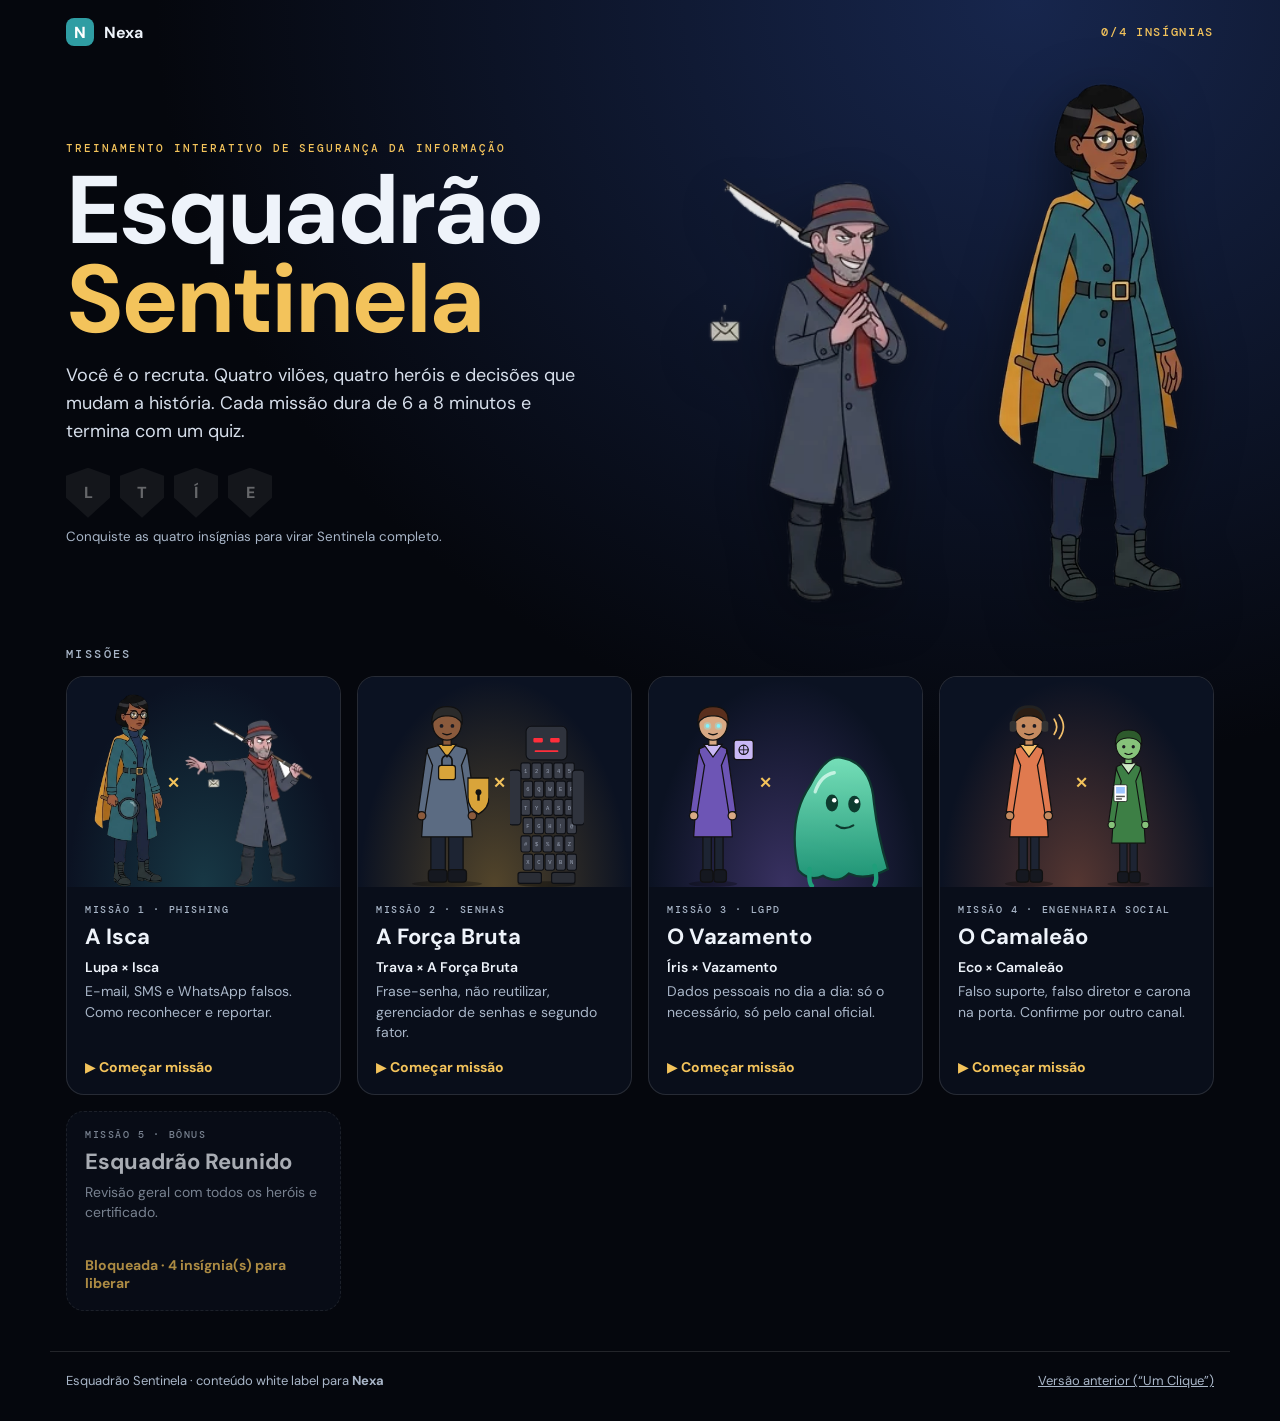
==== commit 9de9894c: "Versão final: história consistente e pacote SCORM pronto para LMS História - Uma semana só na empres" ====
--- a/index.html
+++ b/index.html
@@ -6,9 +6,6 @@
   <meta name="theme-color" content="#05070d">
   <meta name="description" content="Esquadrão Sentinela: treinamentos interativos de segurança da informação, com heróis, vilões e decisões.">
   <title>Esquadrão Sentinela</title>
-  <link rel="preconnect" href="https://fonts.googleapis.com">
-  <link rel="preconnect" href="https://fonts.gstatic.com" crossorigin>
-  <link href="https://fonts.googleapis.com/css2?family=DM+Mono:wght@400;500;600&family=DM+Sans:wght@400;500;600;700;800&display=swap" rel="stylesheet">
   <link rel="stylesheet" href="player/player.css">
   <link rel="stylesheet" href="player/qg.css">
 </head>
--- a/player/player.css
+++ b/player/player.css
@@ -1,4 +1,8 @@
 /* Esquadrão Sentinela — player em modo cinema */
+/* fontes embutidas (funcionam offline e dentro do LMS); licença OFL em assets/fontes */
+@font-face { font-family: 'DM Sans'; font-style: normal; font-weight: 100 1000; font-display: swap; src: url(../assets/fontes/dm-sans.woff2) format('woff2'); }
+@font-face { font-family: 'DM Mono'; font-style: normal; font-weight: 400; font-display: swap; src: url(../assets/fontes/dm-mono-400.woff2) format('woff2'); }
+@font-face { font-family: 'DM Mono'; font-style: normal; font-weight: 500 600; font-display: swap; src: url(../assets/fontes/dm-mono-500.woff2) format('woff2'); }
 :root {
   --cliente: #2f9da3;
   --fundo: #05070d;
@@ -10,6 +14,8 @@
   --ok: #3ccf8e;
   --erro: #ff5d5d;
   --faixa: 6vh;
+  --suave: cubic-bezier(.22,.61,.36,1);
+  --suave-io: cubic-bezier(.65,0,.35,1);
   --fonte: 'DM Sans', system-ui, -apple-system, 'Segoe UI', sans-serif;
   --mono: 'DM Mono', ui-monospace, Consolas, monospace;
 }
@@ -37,11 +43,11 @@
 .barra-acoes .desligado { opacity: .4; text-decoration: line-through; }
 .selos-contador { font: 600 12px var(--mono); color: var(--ouro); margin-right: 6px; }
 .progresso { position: absolute; left: 0; right: 0; bottom: 0; height: 2px; background: rgba(255,255,255,.08); }
-.progresso i { display: block; height: 100%; background: var(--cliente); transform-origin: left; transform: scaleX(0); transition: transform .8s ease; }
+.progresso i { display: block; height: 100%; background: var(--cliente); transform-origin: left; transform: scaleX(0); transition: transform .8s var(--suave); }
 
 /* ---------- cenários ---------- */
 .cenarios, .cenario { position: absolute; inset: 0; }
-.cenario { opacity: 0; transition: opacity .7s ease; overflow: hidden; }
+.cenario { opacity: 0; transition: opacity .9s var(--suave-io); overflow: hidden; }
 .cenario.visivel { opacity: 1; }
 .cn-arte { width: 100%; height: 100%; object-fit: cover; }
 
@@ -81,6 +87,8 @@
 .cn-sirene { position: absolute; left: 50%; top: 6vh; width: 6vh; height: 3vh; transform: translateX(-50%); border-radius: 3vh 3vh 0 0; background: #3a1a1f; }
 .em-alerta .cn-sirene { background: #ff3344; box-shadow: 0 0 40px 18px rgba(255,51,68,.45); animation: sirene .6s steps(2) infinite; }
 .em-alerta .cn-telao { border-color: #ff3344; }
+.cn-telao { transition: opacity .5s var(--suave-io); }
+.palco.tela-no-telao .cn-telao { opacity: 0; }
 .cn-consoles { position: absolute; left: 0; right: 0; bottom: 0; height: 22vh; display: flex; gap: 2%; padding: 0 6%; align-items: flex-end; }
 .cn-consoles span { flex: 1; height: 80%; background: linear-gradient(#18243d, #0d1424); border-top: 3px solid #2a3c62; border-radius: 10px 10px 0 0; }
 
@@ -105,35 +113,78 @@
 
 /* ---------- atores ---------- */
 .atores { position: absolute; inset: 0; pointer-events: none; }
-.ator { position: absolute; bottom: calc(var(--faixa) + 2vh); height: calc(64vh * var(--escala, 1)); transition: opacity .5s ease, transform .5s ease; display: flex; align-items: flex-end; filter: drop-shadow(0 10px 18px rgba(0,0,0,.45)); }
-.ator img, .ator svg { height: 100%; width: auto; display: block; }
-.ator > .camaleao-pele { height: 100%; } .camaleao-pele svg { animation: camaleao 5s linear infinite; }
+.ator { position: absolute; bottom: calc(var(--faixa) + 2vh); left: 3%; height: calc(64vh * var(--escala, 1)); display: flex; align-items: flex-end; transition: left .9s var(--suave-io), bottom .9s var(--suave-io), translate .9s var(--suave-io), opacity .6s var(--suave), transform .7s var(--suave), filter .6s ease; }
+.sprite { position: relative; height: 100%; display: flex; align-items: flex-end; transition: opacity .4s ease; }
+.sprite.saindo { position: absolute; bottom: 0; left: 50%; translate: -50% 0; opacity: 0; }
+.ator.espelhado img, .ator.espelhado svg { scale: -1 1; }
+.ator img, .ator svg { height: 100%; width: auto; display: block; filter: drop-shadow(0 10px 18px rgba(0,0,0,.45)); transform-origin: bottom center; will-change: transform; }
+.ator .camaleao-pele { height: 100%; animation: camaleao 5s linear infinite; }
 .ator[data-lado="esquerda"] { left: 3%; }
-.ator[data-lado="direita"] { right: 3%; }
-.ator[data-lado="centro"] { left: 50%; transform: translateX(-50%); }
+.ator[data-lado="direita"] { left: 97%; translate: -100% 0; }
+.ator[data-lado="centro"] { left: 50%; translate: -50% 0; }
 .ator[data-lado="meio-esquerda"] { left: 22%; }
-.ator[data-lado="meio-direita"] { right: 22%; }
+.ator[data-lado="meio-direita"] { left: 78%; translate: -100% 0; }
 .ator[data-lado="telhado-vizinho"] { left: 7%; bottom: 40vh; height: calc(26vh * var(--escala, 1)); }
-.ator.espelhado img, .ator.espelhado svg { transform: scaleX(-1); }
-.ator.entrando { opacity: 0; transform: translateY(24px); }
-.ator[data-lado="centro"].entrando { transform: translate(-50%, 24px); }
-.ator.saindo { opacity: 0; }
-.ator.falando img, .ator.falando svg { animation: respirar 1.4s ease-in-out infinite; transform-origin: bottom center; }
-.ator.espelhado.falando img, .ator.espelhado.falando svg { animation-name: respirar-espelhado; }
+.ator.entrando { opacity: 0; transform: translateY(28px) scale(.98); }
+.ator.saindo { opacity: 0; transform: translateY(12px); }
 .ator.pose-sombra { filter: brightness(0) drop-shadow(0 0 30px rgba(255,40,60,.5)); }
 .ator.pose-sombra .olho-brilho { filter: brightness(4); }
 .ator.pose-derrotado { opacity: .75; transform: rotate(-8deg) translateY(4vh); filter: grayscale(.7); }
 .ator.pose-evaporando { animation: evaporar 2.4s ease forwards; }
+
+/* movimento do elenco: balanço ocioso, fala com ginga, gestos, passos e reações.
+   Heróis são leves e saltitantes; vilões, lentos e ameaçadores. */
+.ator { --frente: 1; --olhar: 1; }
+.ator[data-lado="direita"], .ator[data-lado="meio-direita"] { --frente: -1; }
+.ator img, .ator svg { animation: ocioso 4.2s ease-in-out infinite; }
+.ator.vilao img, .ator.vilao svg { animation: ocioso-vilao 5.5s ease-in-out infinite; }
+.ator.falando img, .ator.falando svg { animation: fala 2.4s ease-in-out infinite; }
+.ator.vilao.falando img, .ator.vilao.falando svg { animation: fala-vilao 3s ease-in-out infinite; }
+.atores .ator.andando img, .atores .ator.andando svg { animation: andar .45s ease-in-out infinite; }
+.ator:nth-child(2) img, .ator:nth-child(2) svg { animation-delay: -1.3s; }
+.ator:nth-child(3) img, .ator:nth-child(3) svg { animation-delay: -2.6s; }
+.sprite { transform-origin: bottom center; }
+/* heróis */
+.gesto-chegada { animation: g-chegada .8s var(--suave) .15s both; }
+.gesto-surpresa { animation: g-surpresa .75s var(--suave) both; }
+.gesto-rindo { animation: g-rindo 1.1s ease-out both; }
+.gesto-feliz, .gesto-joia { animation: g-feliz .9s var(--suave) both; }
+.gesto-sorriso { animation: g-sorriso .8s ease-in-out both; }
+.gesto-desconfiada { animation: g-desconfiada 1.8s ease-in-out both; }
+.gesto-preocupada { animation: g-preocupada 1.6s ease-in-out both; }
+.gesto-seria { animation: g-seria 1s ease-in-out both; }
+.gesto-falando { animation: g-falando .7s ease-in-out both; }
+.gesto-enfase { animation: g-enfase .9s var(--suave) both; }
+.gesto-explica { animation: g-explica 1.6s ease-in-out both; }
+/* lente da lupa: brilho que corre pelo vidro de tempos em tempos e a cada gesto */
+.lente { position: absolute; left: var(--lx); top: var(--ly); width: calc(var(--lr) * 2); aspect-ratio: 1; translate: -50% -50%; border-radius: 50%; overflow: hidden; pointer-events: none; }
+.ator.espelhado .lente { left: calc(100% - var(--lx)); }
+.lente::after { content: ''; position: absolute; inset: -20%; background: linear-gradient(115deg, transparent 38%, rgba(255,255,255,.85) 48%, rgba(255,255,255,.2) 54%, transparent 62%); translate: -110% 0; animation: brilho-lente 7s ease-in-out 1.5s infinite; }
+.sprite[class*="gesto-"] .lente::after { animation: brilho-lente-ja .8s ease-out .15s both; }
+.lente-voadora { position: absolute; z-index: 8; pointer-events: none; border-radius: 50%; border: 7px solid #1d2a33; background: radial-gradient(circle at 35% 30%, rgba(255,255,255,.45), rgba(190,225,255,.12) 45%, rgba(190,225,255,.06)); box-shadow: 0 0 0 2px rgba(255,255,255,.25) inset, 0 12px 30px rgba(0,0,0,.4); transition: opacity .3s ease, scale .3s ease; }
+.lente-voadora::before { content: ''; position: absolute; left: 88%; top: 88%; width: 46%; height: 13%; border-radius: 6px; background: linear-gradient(#8a5a33, #5e3a1f); border: 2px solid #1d2a33; rotate: 45deg; transform-origin: left center; }
+.lente-voadora::after { content: ''; position: absolute; inset: 0; border-radius: 50%; background: linear-gradient(115deg, transparent 35%, rgba(255,255,255,.7) 47%, transparent 58%); animation: brilho-lente-ja 1s ease-out .7s both; }
+.lente-voadora.saindo { opacity: 0; scale: .7; }
+.gesto-aponta { animation: g-aponta 1.2s var(--suave) both; }
+.gesto-escuta { animation: g-escuta 1.4s ease-in-out both; }
+/* vilões */
+.vilao .gesto-chegada { animation: g-chegada-vilao 1.2s var(--suave) .15s both; }
+.gesto-tramando { animation: g-tramando 2s ease-in-out both; }
+.gesto-gargalhada { animation: g-gargalhada 1.2s ease-out both; }
+.gesto-ameaca { animation: g-ameaca 1.4s var(--suave) both; }
+.gesto-desdem { animation: g-desdem 1.3s ease-in-out both; }
+.gesto-escuta-vilao { animation: g-escuta-vilao 1.8s ease-in-out both; }
+.legenda-rosto img, .legenda-rosto span { animation: rostoPop .4s var(--suave) both; }
 .arte-provisoria { position: absolute; left: 50%; bottom: -2.2vh; transform: translateX(-50%); font: 500 9px var(--mono); letter-spacing: .14em; text-transform: uppercase; color: rgba(255,255,255,.45); white-space: nowrap; }
 .flutua { animation: flutuar 3s ease-in-out infinite; }
 
 /* ---------- telas (e-mail, celular, navegador...) ---------- */
 .tela-camada { position: absolute; left: 0; right: 0; top: calc(var(--faixa) + 3vh); bottom: calc(var(--faixa) + 16vh); display: grid; place-items: center; pointer-events: none; z-index: 5; }
-.tela { grid-area: 1 / 1; pointer-events: auto; animation: telaEntra .45s cubic-bezier(.2,.8,.2,1) both; max-height: 100%; max-width: 92vw; }
-.tela.saindo { animation: telaSai .35s ease forwards; }
+.tela { grid-area: 1 / 1; pointer-events: auto; animation: telaEntra .55s var(--suave) both; max-height: 100%; max-width: 92vw; }
+.tela.saindo { animation: telaSai .35s cubic-bezier(.55,0,1,.45) forwards; }
 .tela.pos-esquerda { justify-self: start; margin-left: 6vw; }
 .tela.pos-direita { justify-self: end; margin-right: 6vw; }
-.cenarios { transition: filter .6s ease; }
+.cenarios { transition: filter .8s var(--suave-io); }
 .palco.foco .cenarios { filter: brightness(.3) saturate(.6); }
 
 .t-email { width: min(580px, 92vw); background: #fff; color: #1d2433; border-radius: 12px; overflow: hidden; box-shadow: 0 30px 80px rgba(0,0,0,.5); font-size: 15px; }
@@ -172,7 +223,7 @@
 .t-chat-topo .t-av { width: 32px; height: 32px; background: #8a96a8; }
 .t-msgs { flex: 1; padding: 14px 10px; display: flex; flex-direction: column; gap: 8px; overflow: hidden; font-size: 14px; line-height: 1.4; }
 .t-chat.sms .t-msgs { background: #fff; }
-.t-msg { max-width: 84%; padding: 8px 10px 16px; border-radius: 10px; background: #fff; position: relative; box-shadow: 0 1px 1px rgba(0,0,0,.1); animation: msgEntra .4s calc(var(--i) * .5s) both; }
+.t-msg { max-width: 84%; padding: 8px 10px 16px; border-radius: 10px; background: #fff; position: relative; box-shadow: 0 1px 1px rgba(0,0,0,.1); animation: msgEntra .45s var(--suave) calc(var(--i) * .5s) both; }
 .t-msg.eu { align-self: flex-end; background: #dcf8c6; }
 .t-chat.sms .t-msg { background: #e9ebf0; } .t-chat.sms .t-msg.eu { background: #1f6fd1; color: #fff; }
 .t-msg small { position: absolute; right: 8px; bottom: 3px; font-size: 10px; opacity: .55; }
@@ -203,7 +254,7 @@
 
 .t-terminal { width: min(520px, 92vw); background: #0a0c10; border: 1px solid #ff2e3b55; border-radius: 10px; font: 500 14px/1.6 var(--mono); color: #c6ccd8; box-shadow: 0 0 60px rgba(255,46,59,.18); padding-bottom: 12px; }
 .t-terminal-topo { padding: 8px 14px; border-bottom: 1px solid #ff2e3b33; color: #ff6b75; font-size: 12px; letter-spacing: .12em; text-transform: uppercase; }
-.t-linha { padding: 2px 16px; animation: msgEntra .25s calc(var(--i) * .45s) both; }
+.t-linha { padding: 2px 16px; animation: msgEntra .3s var(--suave) calc(var(--i) * .45s) both; }
 .t-linha span { color: #ff5d5d; }
 .t-linha.ok { color: #fff; background: rgba(255,46,59,.18); }
 .t-linha.ok span { color: #3ccf8e; }
@@ -249,7 +300,7 @@
 .t-telao small { font: 500 11px var(--mono); letter-spacing: .16em; text-transform: uppercase; color: #7fb6ff; }
 .t-telao h3 { margin: 6px 0 14px; font-size: 22px; }
 .t-telao ol { margin: 0; padding: 0; list-style: none; counter-reset: passo; display: grid; gap: 10px; }
-.t-telao li { counter-increment: passo; display: flex; gap: 12px; align-items: baseline; line-height: 1.4; opacity: 0; transform: translateX(-10px); transition: .4s; }
+.t-telao li { counter-increment: passo; display: flex; gap: 12px; align-items: baseline; line-height: 1.4; opacity: 0; transform: translateX(-10px); transition: opacity .5s var(--suave), transform .5s var(--suave); }
 .t-telao li::before { content: counter(passo); flex: none; width: 26px; height: 26px; border-radius: 50%; background: var(--cliente); display: grid; place-items: center; font-weight: 800; font-size: 13px; }
 .t-telao li.on { opacity: 1; transform: none; }
 .t-canal, .t-canal-mini { padding: 18px 22px; border-radius: 14px; background: color-mix(in srgb, var(--cliente) 18%, #0b1220); border: 2px solid var(--cliente); }
@@ -260,7 +311,7 @@
 
 /* notas (pistas da lição) */
 .notas { position: absolute; right: 2.5vw; top: calc(var(--faixa) + 3vh); width: min(300px, 40vw); display: flex; flex-direction: column; gap: 8px; z-index: 6; pointer-events: none; }
-.nota { padding: 10px 14px; border-radius: 10px; background: rgba(243,167,18,.95); color: #1d2433; font-size: 14px; line-height: 1.35; box-shadow: 0 10px 30px rgba(0,0,0,.35); animation: notaEntra .35s ease both; }
+.nota { padding: 10px 14px; border-radius: 10px; background: rgba(243,167,18,.95); color: #1d2433; font-size: 14px; line-height: 1.35; box-shadow: 0 10px 30px rgba(0,0,0,.35); animation: notaEntra .45s var(--suave) both; }
 
 /* ---------- legenda ---------- */
 .legenda { position: absolute; left: 50%; bottom: calc(var(--faixa) + 2vh); transform: translateX(-50%); width: min(860px, 94vw); display: flex; gap: 14px; align-items: center; padding: 12px 18px 12px 12px; border-radius: 16px; background: rgba(4,7,14,.82); backdrop-filter: blur(8px); border: 1px solid var(--borda); border-left: 4px solid var(--cor); z-index: 25; cursor: pointer; }
@@ -280,7 +331,7 @@
 .camada.ativa { display: grid; background: rgba(2,5,12,.55); }
 .camada.decisao-camada { background: linear-gradient(transparent 30%, rgba(2,5,12,.85)); align-items: end; }
 .decisao-rotulo { margin: 0; font: 600 11px var(--mono); letter-spacing: .18em; color: var(--ouro); }
-.decisao { width: min(760px, 100%); min-width: 0; padding: 22px; border-radius: 18px; background: var(--painel); border: 1px solid var(--borda); animation: subir .4s ease both; }
+.decisao { width: min(760px, 100%); min-width: 0; padding: 22px; border-radius: 18px; background: var(--painel); border: 1px solid var(--borda); animation: subir .5s var(--suave) both; }
 .decisao h2, .desafio h2, .quiz h2, .resultado h2 { margin: 6px 0 16px; font-size: clamp(20px, 3vh, 28px); line-height: 1.25; }
 .opcoes { display: grid; gap: 10px; }
 .opcao, .grupo { display: flex; align-items: center; gap: 12px; width: 100%; padding: 14px 16px; border-radius: 12px; border: 1px solid var(--borda); background: rgba(255,255,255,.05); color: var(--tinta); text-align: left; cursor: pointer; font-size: 16px; transition: background .2s, border-color .2s, transform .2s; }
@@ -295,7 +346,7 @@
 .cronometro i { position: absolute; inset: 0; border-radius: 4px; background: linear-gradient(90deg, var(--erro), var(--ouro)); transform-origin: left; }
 .cronometro span { position: absolute; right: 0; top: 12px; font: 600 12px var(--mono); color: var(--ouro); }
 
-.desafio { width: min(1040px, 100%); padding: 22px; border-radius: 18px; background: var(--painel); border: 1px solid var(--borda); animation: subir .4s ease both; }
+.desafio { width: min(1040px, 100%); padding: 22px; border-radius: 18px; background: var(--painel); border: 1px solid var(--borda); animation: subir .5s var(--suave) both; }
 .desafio-topo { display: flex; justify-content: space-between; gap: 16px; align-items: flex-start; }
 .placar { font: 700 28px var(--mono); color: var(--ouro); white-space: nowrap; }
 .placar b { font-size: 40px; }
@@ -329,7 +380,7 @@
 .trilha-itens i.ok { background: var(--ok); } .trilha-itens i.nao { background: var(--erro); }
 
 .abertura-camada { background: linear-gradient(90deg, rgba(2,5,12,.9) 30%, rgba(2,5,12,.2)) !important; justify-items: start; }
-.abertura { width: 100%; max-width: 600px; padding-left: 4vw; animation: subir .6s ease both; }
+.abertura { width: 100%; max-width: 600px; padding-left: 4vw; animation: subir .7s var(--suave) both; }
 .abertura-serie { display: flex; align-items: center; gap: 10px; margin: 0; font: 500 12px var(--mono); letter-spacing: .14em; text-transform: uppercase; color: var(--tinta-2); }
 .abertura h1 { margin: 14px 0 6px; font-size: clamp(40px, min(9vh, 13vw), 92px); line-height: .92; letter-spacing: -.03em; }
 .abertura h1 span { color: var(--ouro); }
@@ -346,7 +397,7 @@
 .insignia-grande small { font: 600 12px var(--mono); letter-spacing: .3em; color: var(--ouro); }
 .insignia-grande b { font-size: 28px; }
 
-.quiz, .resultado { width: min(760px, 100%); padding: 24px; border-radius: 18px; background: var(--painel); border: 1px solid var(--borda); animation: subir .4s ease both; }
+.quiz, .resultado { width: min(760px, 100%); padding: 24px; border-radius: 18px; background: var(--painel); border: 1px solid var(--borda); animation: subir .5s var(--suave) both; }
 .quiz-topo { display: flex; justify-content: space-between; font: 600 11px var(--mono); letter-spacing: .16em; color: var(--ouro); }
 .quiz-pontos { letter-spacing: .3em; }
 .quiz-explica { display: grid; grid-template-columns: auto 1fr; gap: 14px; align-items: center; margin-top: 16px; padding: 14px; border-radius: 12px; background: rgba(255,255,255,.05); }
@@ -402,10 +453,35 @@
 @keyframes piscar { to { opacity: .4; } }
 @keyframes pulsar { 50% { transform: scale(1.08); opacity: .8; } }
 @keyframes sirene { 50% { box-shadow: 0 0 10px 2px rgba(255,51,68,.3); } }
-@keyframes respirar { 50% { transform: scaleY(1.012) translateY(-2px); } }
-@keyframes respirar-espelhado { 0%, 100% { transform: scaleX(-1); } 50% { transform: scaleX(-1) scaleY(1.012) translateY(-2px); } }
 @keyframes flutuar { 50% { transform: translateY(-12px); } }
 @keyframes camaleao { to { filter: hue-rotate(360deg); } }
+@keyframes ocioso { 0%, 100% { transform: none; } 50% { transform: scaleY(1.006); } }
+@keyframes ocioso-vilao { 0%, 100% { transform: none; } 50% { transform: scaleY(1.008); } }
+@keyframes fala { 0%, 100% { transform: none; } 50% { transform: scaleY(1.01); } }
+@keyframes fala-vilao { 0%, 100% { transform: none; } 50% { transform: scale(1.012); } }
+@keyframes andar { 0%, 100% { transform: none; } 25% { transform: translateY(-1.4vh) rotate(2deg); } 50% { transform: scaleY(.98); } 75% { transform: translateY(-1.4vh) rotate(-2deg); } }
+@keyframes g-chegada { 0% { transform: none; } 20% { transform: scale(1.05, .93); } 50% { transform: translateY(-4vh) scale(.97, 1.04); } 75% { transform: scale(1.03, .96); } 100% { transform: none; } }
+@keyframes g-surpresa { 0% { transform: none; } 15% { transform: scale(1.04, .94); } 45% { transform: translate(calc(var(--frente) * -1.5vh), -3vh) rotate(calc(var(--frente) * -4deg)) scale(.97, 1.04); } 75% { transform: scale(1.02, .97); } 100% { transform: none; } }
+@keyframes g-rindo { 0%, 100% { transform: none; } 15%, 45%, 75% { transform: translateY(-1.6vh) rotate(-2deg); } 30%, 60%, 90% { transform: scale(1.02, .97) rotate(1.5deg); } }
+@keyframes g-feliz { 0% { transform: none; } 20% { transform: scale(1.04, .95); } 50% { transform: translateY(-2.6vh) rotate(calc(var(--frente) * 3deg)); } 80% { transform: scale(1.02, .97); } 100% { transform: none; } }
+@keyframes g-sorriso { 0%, 100% { transform: none; } 40% { transform: rotate(calc(var(--frente) * 2.5deg)) translateY(-.6vh); } }
+@keyframes g-desconfiada { 0%, 100% { transform: none; } 25%, 70% { transform: translateX(calc(var(--frente) * 1.4vh)) rotate(calc(var(--frente) * 4deg)); } 48% { transform: translateX(calc(var(--frente) * 1.6vh)) rotate(calc(var(--frente) * 3deg)); } }
+@keyframes g-preocupada { 0%, 100% { transform: none; } 30%, 70% { transform: scale(1.01, .96) rotate(calc(var(--frente) * -1.5deg)); } }
+@keyframes g-seria { 0%, 100% { transform: none; } 35% { transform: translateX(calc(var(--frente) * .8vh)) rotate(calc(var(--frente) * 2deg)); } 60% { transform: translateX(calc(var(--frente) * .8vh)) rotate(calc(var(--frente) * 2deg)) translateY(.5vh); } }
+@keyframes g-falando { 0%, 100% { transform: none; } 40% { transform: rotate(calc(var(--frente) * 1.8deg)) translateY(-.5vh); } }
+@keyframes g-enfase { 0%, 100% { transform: none; } 25% { transform: scale(1.03, .96); } 50% { transform: translateY(-1.2vh) rotate(calc(var(--frente) * 3deg)) scale(1.02); } }
+@keyframes g-explica { 0%, 100% { transform: none; } 25%, 75% { transform: translateX(calc(var(--frente) * .8vh)) rotate(calc(var(--frente) * 2.5deg)); } }
+@keyframes g-aponta { 0%, 100% { transform: none; } 30%, 70% { transform: translateX(calc(var(--frente) * 2vh)) rotate(calc(var(--frente) * 5deg)); } }
+@keyframes g-escuta { 0%, 100% { transform: none; } 30%, 75% { transform: translateX(calc(var(--olhar) * .6vh)) rotate(calc(var(--olhar) * 2deg)); } }
+@keyframes g-chegada-vilao { 0% { transform: scale(.9, 1.1) translateY(-2vh); opacity: .4; } 45% { transform: scale(1.06, .94); opacity: 1; } 70% { transform: scale(.98, 1.02); } 100% { transform: none; } }
+@keyframes g-tramando { 0%, 100% { transform: none; } 20%, 80% { transform: translateX(calc(var(--frente) * 1vh)) rotate(calc(var(--frente) * 4deg)) scale(1.02, .97); } 40% { transform: translateX(calc(var(--frente) * 1.3vh)) rotate(calc(var(--frente) * 3deg)) scale(1.02, .97); } 60% { transform: translateX(calc(var(--frente) * .8vh)) rotate(calc(var(--frente) * 5deg)) scale(1.02, .97); } }
+@keyframes g-gargalhada { 0%, 100% { transform: none; } 10% { transform: rotate(-4deg) translateY(-1vh); } 20%, 40%, 60%, 80% { transform: rotate(-2deg) translateX(-.4vh) scale(1.02); } 30%, 50%, 70% { transform: rotate(-2deg) translateX(.4vh) scale(1.02); } }
+@keyframes g-ameaca { 0%, 100% { transform: none; } 20% { transform: scale(.97, 1.03) translateX(calc(var(--frente) * -.5vh)); } 45%, 75% { transform: translateX(calc(var(--frente) * 2.5vh)) scale(1.07); } }
+@keyframes g-desdem { 0%, 100% { transform: none; } 30%, 70% { transform: rotate(calc(var(--frente) * -4deg)) translateX(calc(var(--frente) * -1vh)); } }
+@keyframes g-escuta-vilao { 0%, 100% { transform: none; } 35%, 75% { transform: translateX(calc(var(--olhar) * -.8vh)) rotate(calc(var(--olhar) * -3deg)) scaleY(.98); } }
+@keyframes brilho-lente { 0%, 82% { translate: -110% 0; } 94%, 100% { translate: 110% 0; } }
+@keyframes brilho-lente-ja { from { translate: -110% 0; } to { translate: 110% 0; } }
+@keyframes rostoPop { 0% { transform: scale(.8); opacity: .3; } 60% { transform: scale(1.06); opacity: 1; } 100% { transform: none; } }
 @keyframes evaporar { to { opacity: 0; transform: translateY(-6vh) scale(.6); filter: blur(6px); } }
 @keyframes telaEntra { from { opacity: 0; transform: translateY(18px) scale(.97); } }
 @keyframes telaSai { to { opacity: 0; transform: translateY(-12px) scale(.98); } }
@@ -427,7 +503,7 @@
   .barra { padding: 0 10px; }
   .barra-trecho, .barra-marca small { display: none; }
   .ator { height: calc(34vh * var(--escala, 1)); bottom: calc(var(--faixa) + 13vh); opacity: .9; }
-  .ator[data-lado="esquerda"] { left: -2%; } .ator[data-lado="direita"] { right: -2%; }
+  .ator[data-lado="esquerda"] { left: -2%; } .ator[data-lado="direita"] { left: 102%; }
   .tela-camada { bottom: calc(var(--faixa) + 20vh); }
   .tela.pos-esquerda, .tela.pos-direita { justify-self: center; margin: 0; }
   .t-email { font-size: 13px; } .t-email-assunto { font-size: 15px; }
